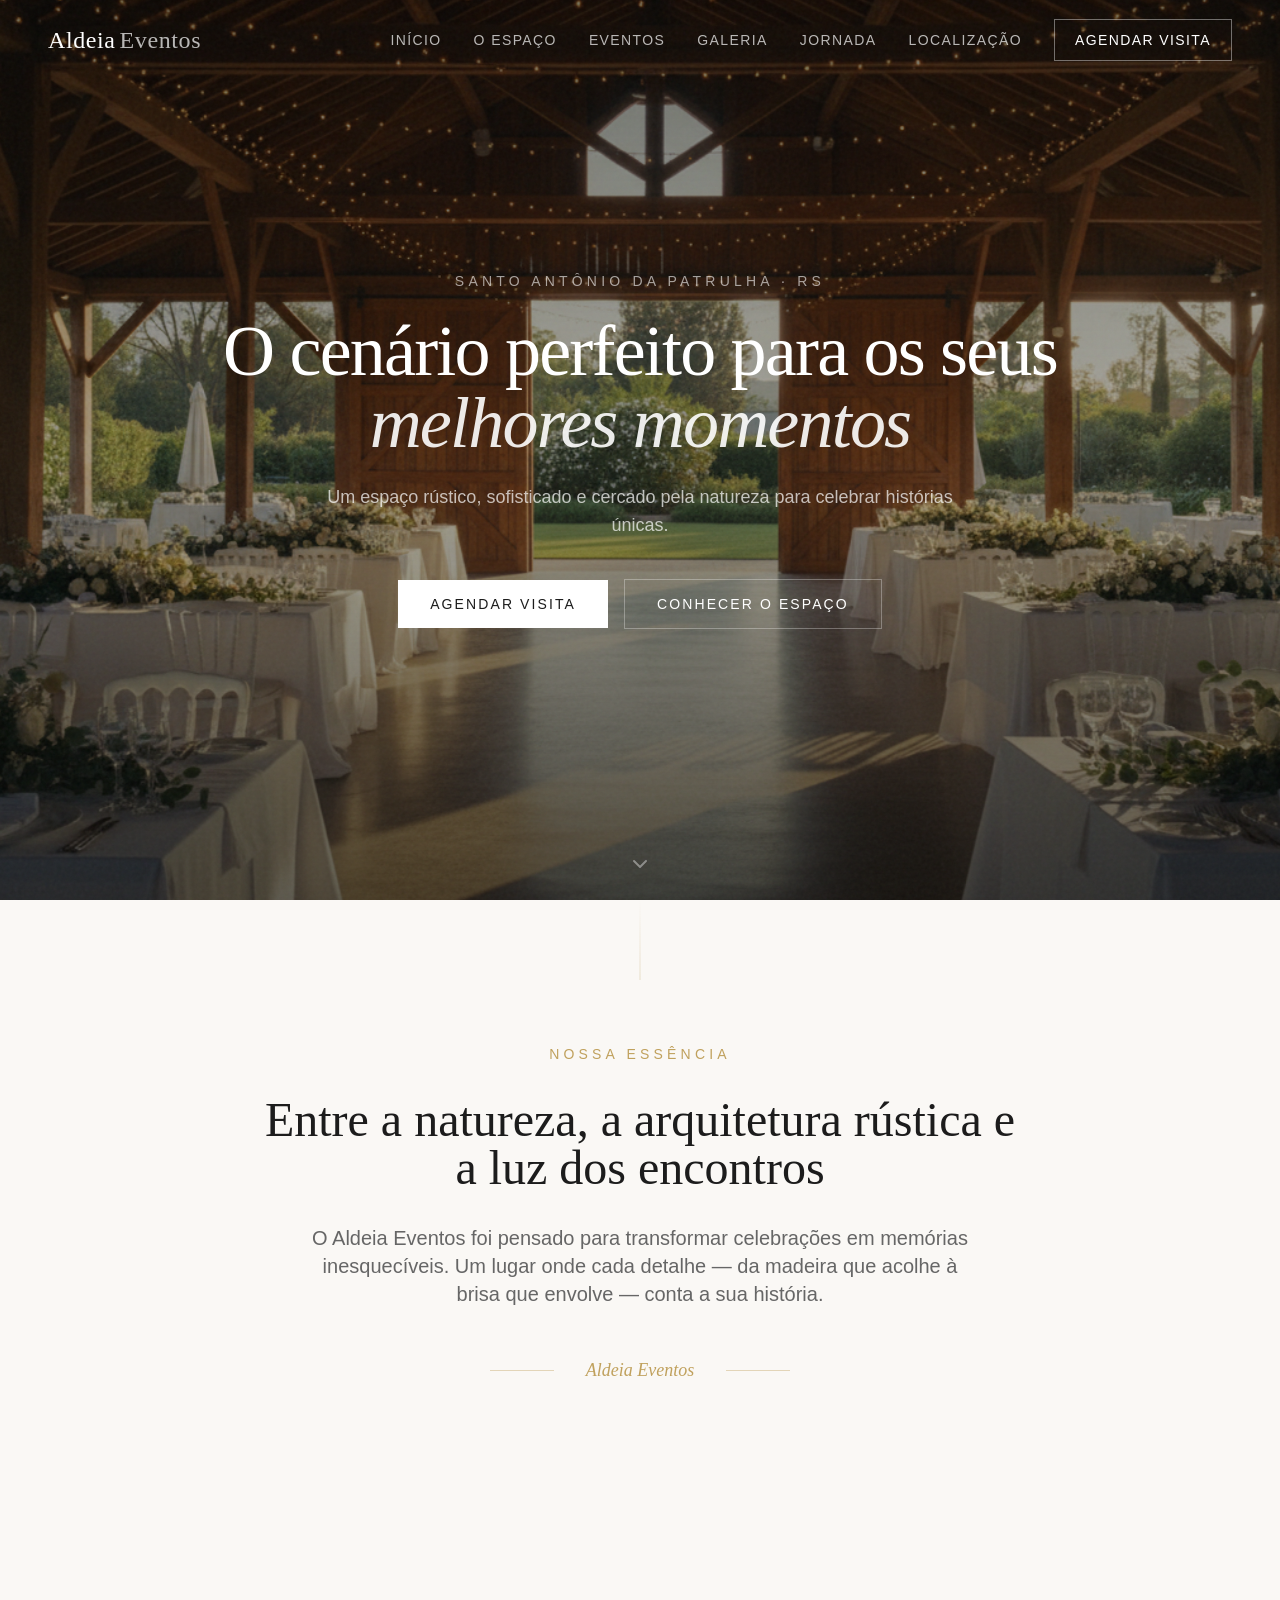
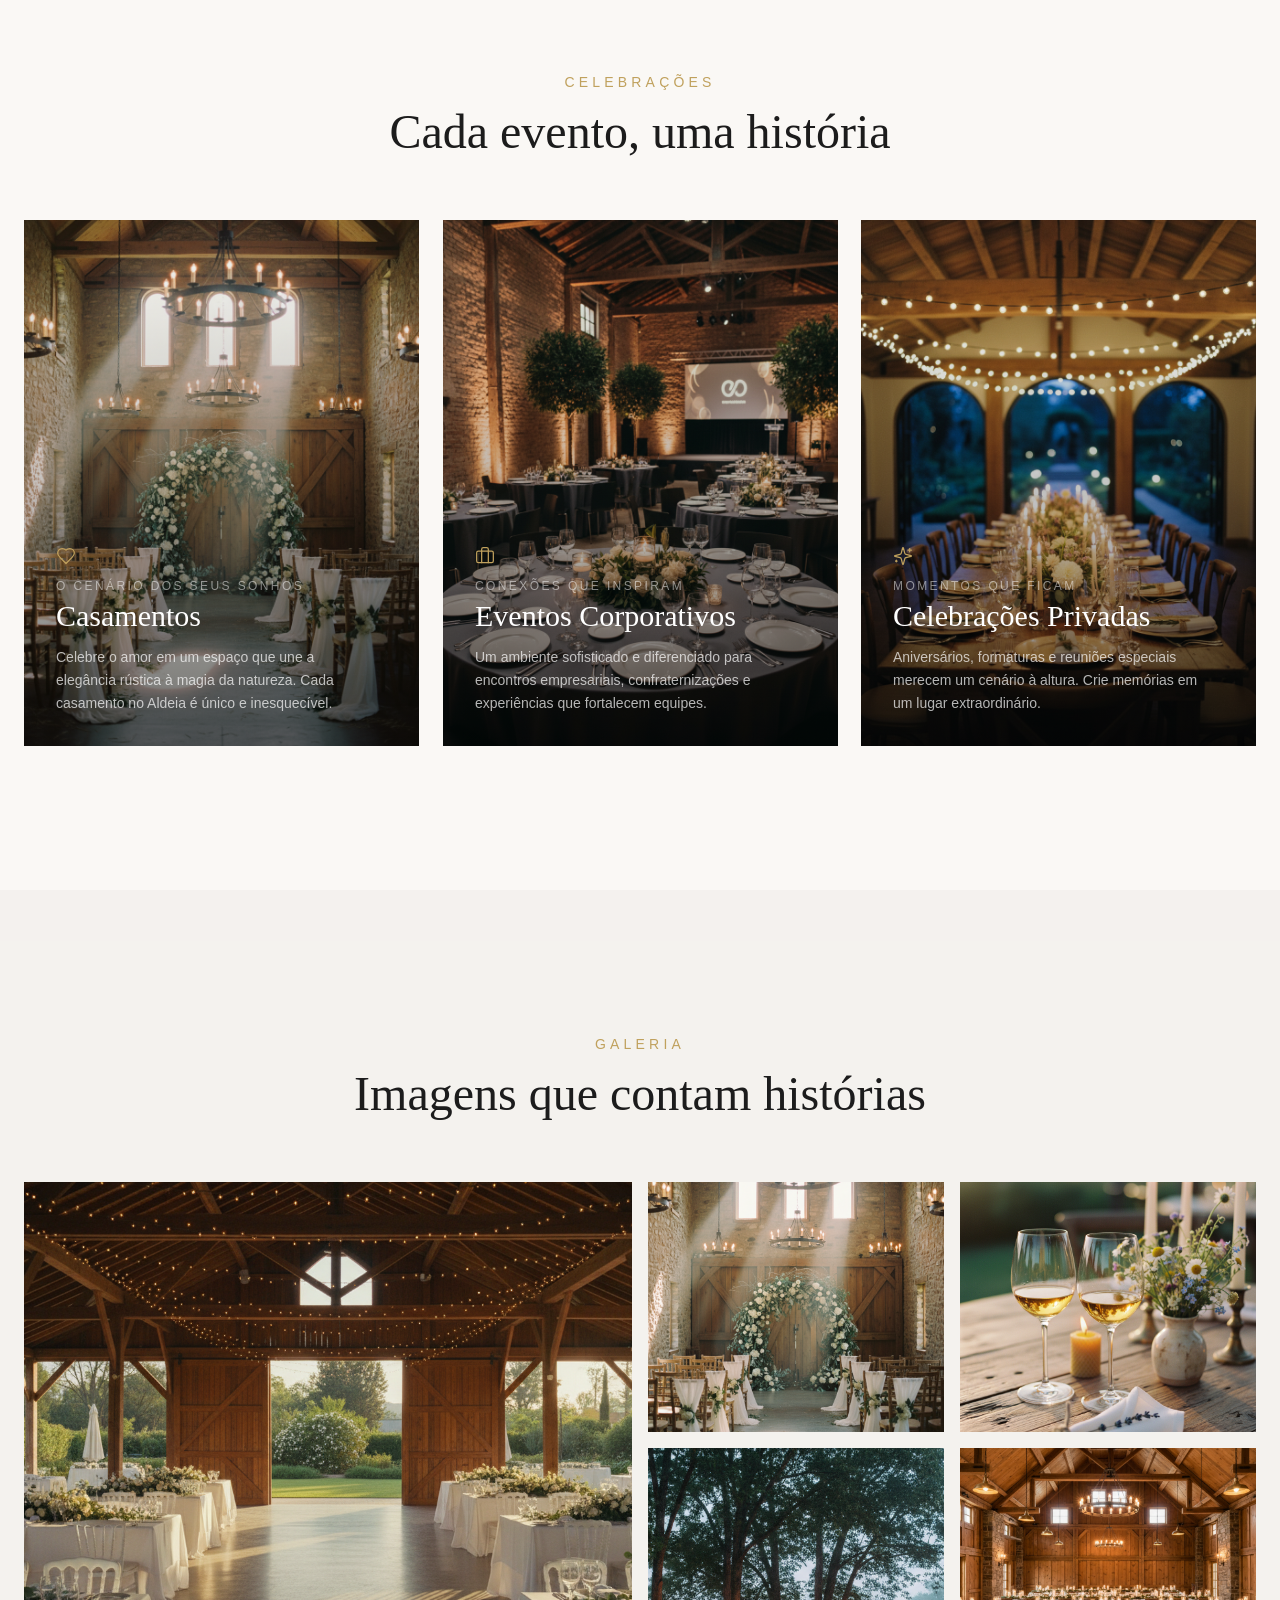
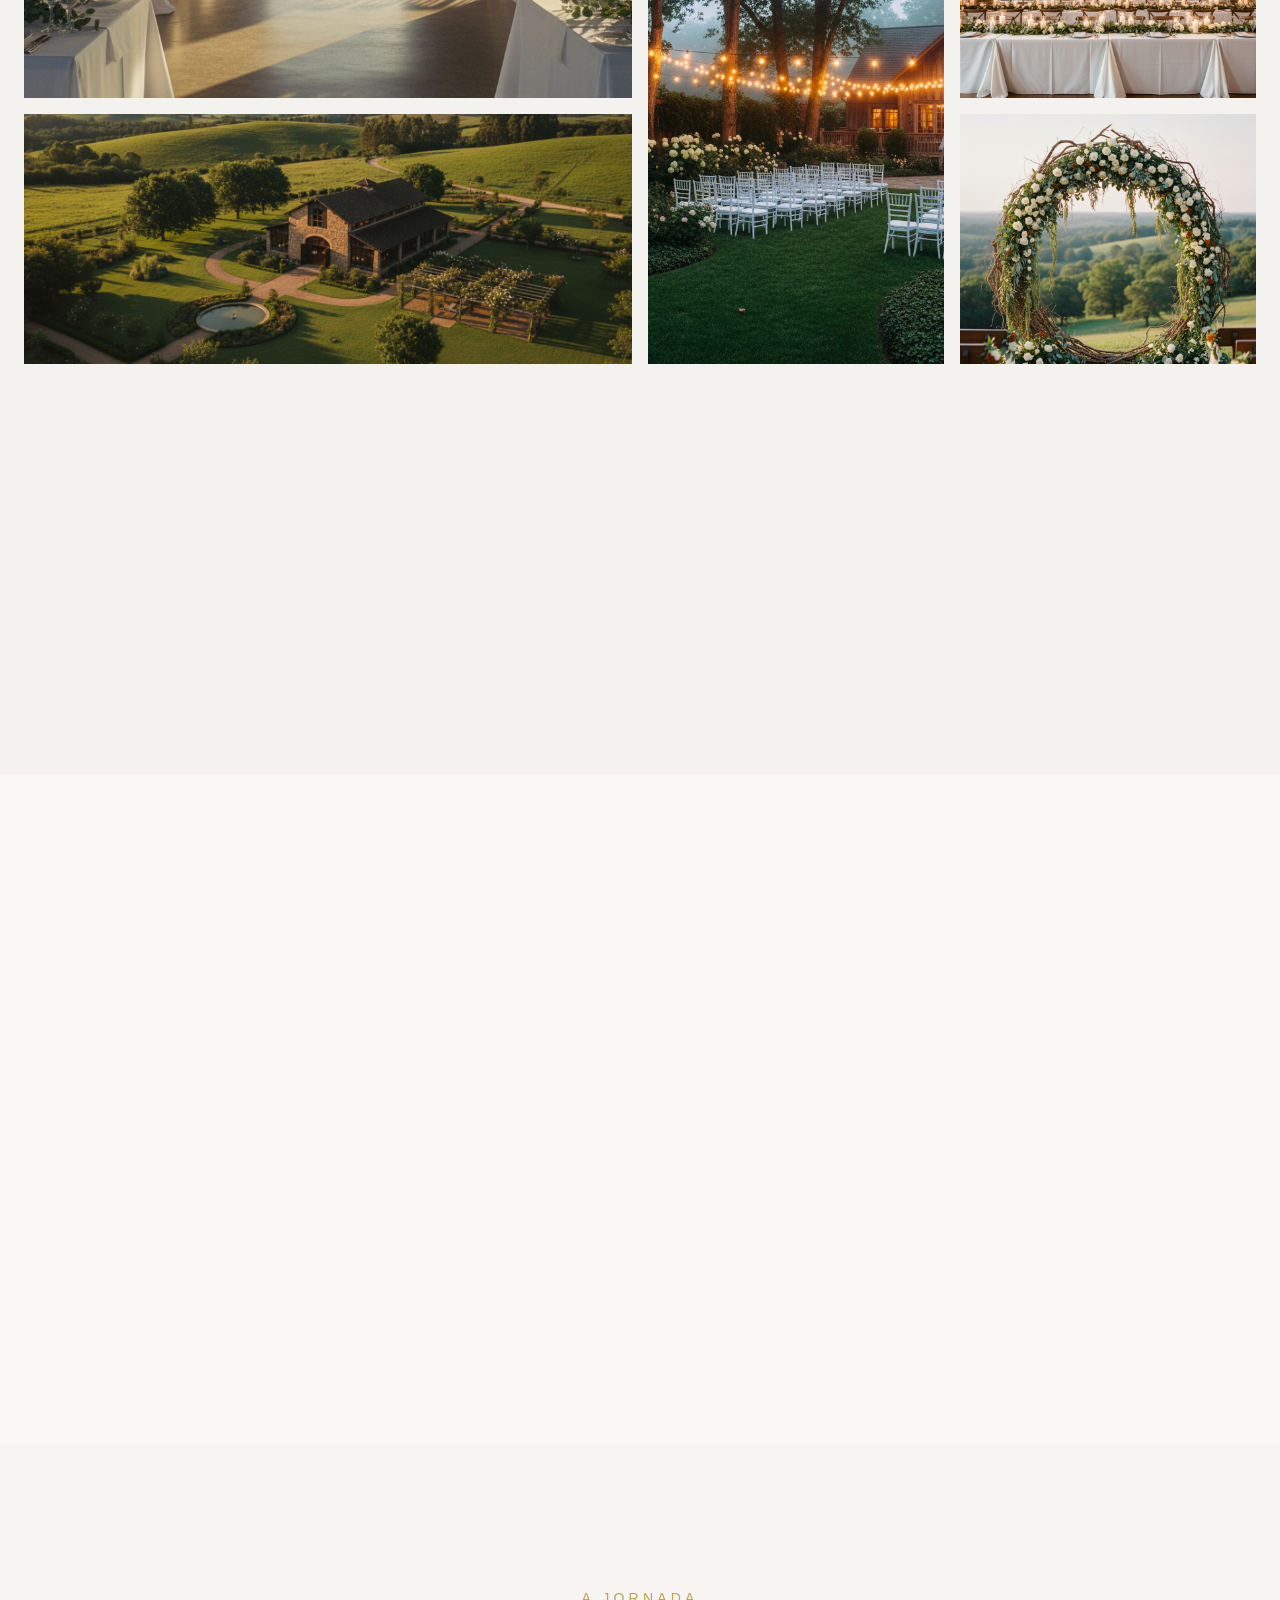
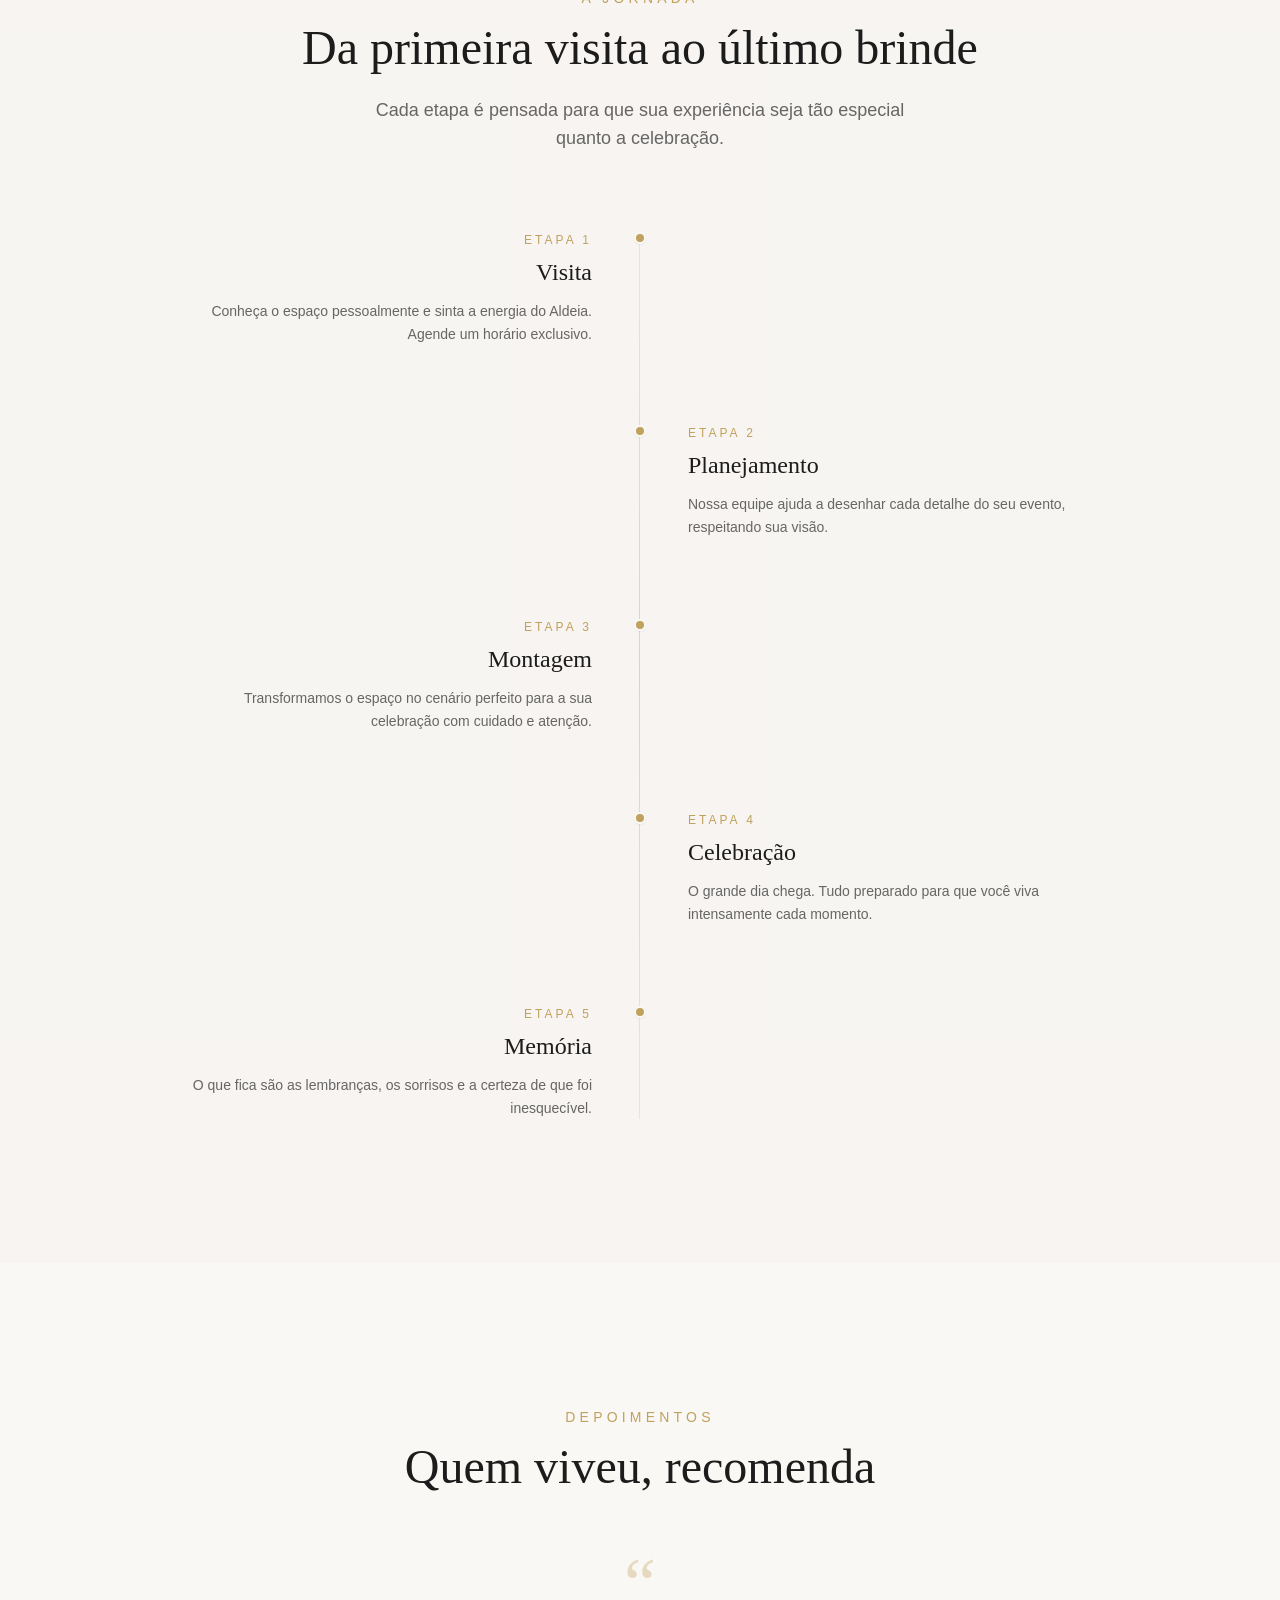
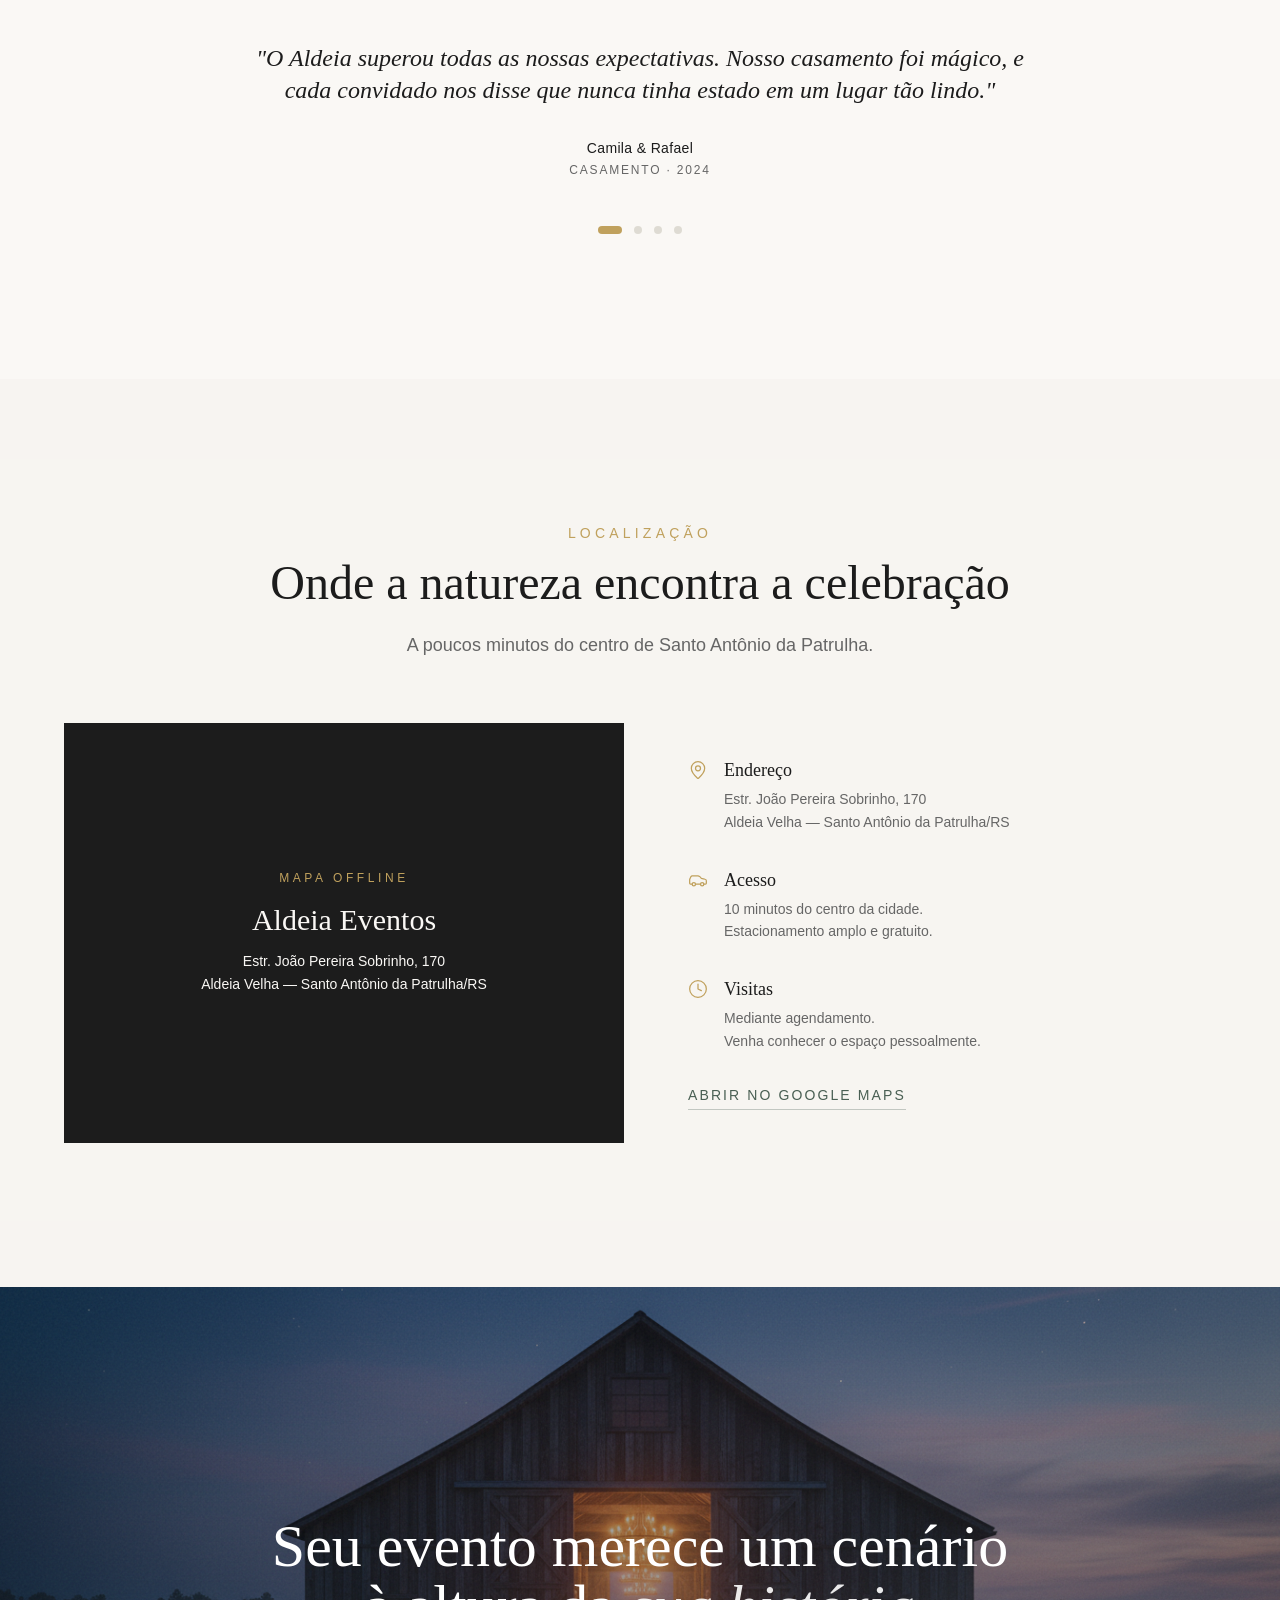
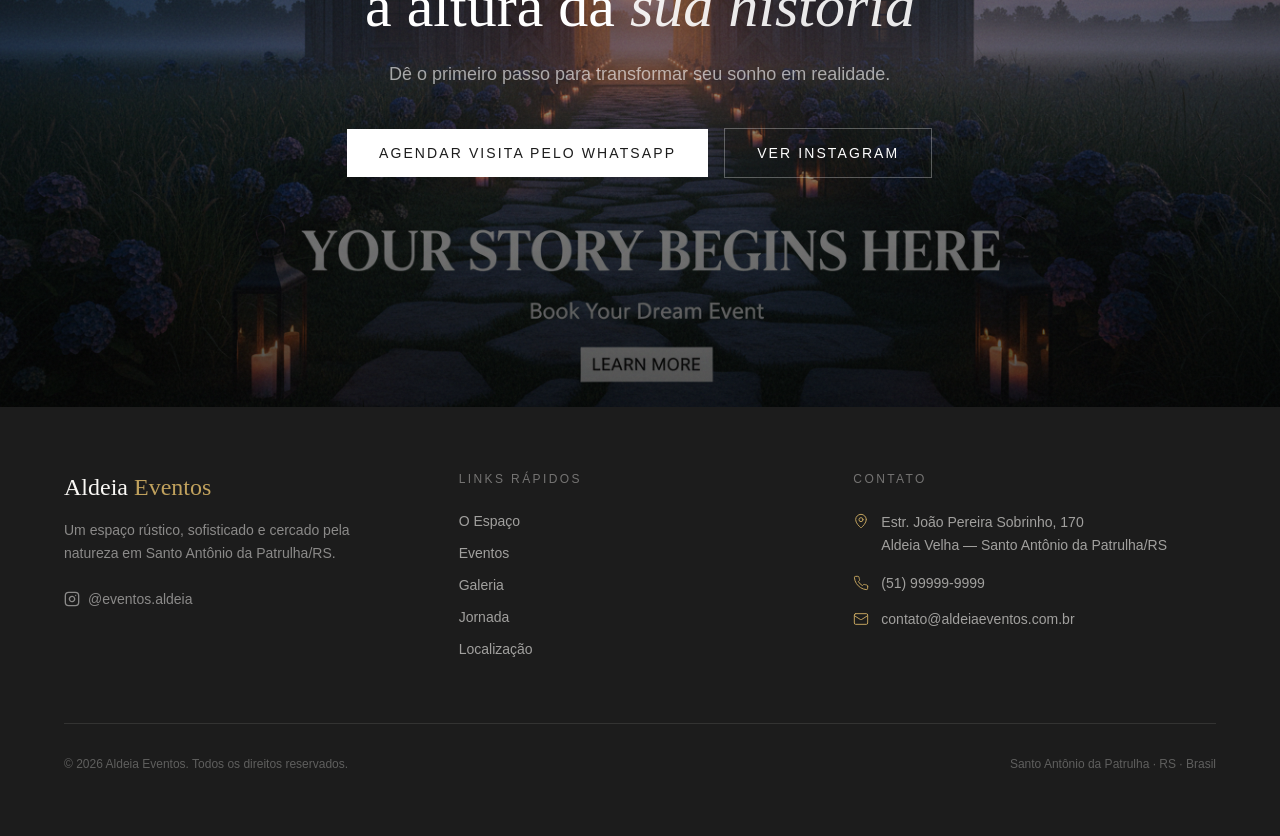
==== index.html @ 275ba299 "Initial commit" ====
<!DOCTYPE html><html lang="pt-BR"><head>
  <meta charset="utf-8">
  <link href="assets/asset_d5270761a62e622bd355c4063a773629.png" rel="icon" type="image/svg+xml">
  <meta content="width=device-width, initial-scale=1.0" name="viewport">
  <link href="manifest.json" rel="manifest">
  <title>
   Aldeia Eventos
  </title>
  <meta content="Aldeia Eventos: espaço rústico sofisticado cercado pela natureza para casamentos, celebrações e eventos especiais em Santo Antônio da Patrulha, RS." name="description">
  <meta content="Aldeia Eventos — Espaço para Eventos" property="og:title">
  <meta content="Um espaço rústico, sofisticado e cercado pela natureza para celebrar histórias únicas." property="og:description">
  <meta content="website" property="og:type">
  
  
  <link href="assets/site.css" rel="stylesheet">
  
  <meta content="." property="og:url">
  <meta content="Aldeia Eventos" property="og:site_name">
  <meta content="Aldeia Eventos" name="twitter:title">
  <meta content="Uma experiência cinematográfica em um espaço rústico sofisticado para celebrar histórias únicas." name="twitter:description">
  <meta content="summary_large_image" name="twitter:card">
  <meta content="." name="twitter:url">
  <meta content="assets/asset_d5270761a62e622bd355c4063a773629.png/v1/fill/w_1200,h_630/13cc18931_logo.png" property="og:image">
  <meta content="assets/asset_d5270761a62e622bd355c4063a773629.png/v1/fill/w_1200,h_630/13cc18931_logo.png" name="twitter:image">
  <meta content="yes" name="mobile-web-app-capable">
  <meta content="black" name="apple-mobile-web-app-status-bar-style">
  <meta content="Aldeia Eventos" name="apple-mobile-web-app-title">
  <link href="." rel="canonical">
  
  
  
 <style>
      @keyframes badge-spin {
        from { transform: rotate(0deg); }
        to { transform: rotate(360deg); }
      }
      .badge-spinner {
        animation: badge-spin 1s linear infinite;
      }
      @keyframes base44-fade-in {
        from { opacity: 0; }
        to { opacity: 1; }
      }
      @keyframes base44-scale-in {
        from {
          opacity: 0;
          transform: scale(0.95);
        }
        to {
          opacity: 1;
          transform: scale(1);
        }
      }
    </style></head>
 <body class="offline-loading"><div class="offline-loader" aria-hidden="true"><div class="offline-loader-content"><div class="offline-loader-brand"><span>Aldeia</span> <span>Eventos</span></div><div class="offline-loader-spinner"></div><div class="offline-loader-label">Carregando</div></div></div>
  <div id="root"><div class="min-h-screen bg-background offline-page-shell"><nav class="fixed top-0 left-0 right-0 z-50 transition-all duration-700 bg-transparent" style="transform: none;"><div class="max-w-7xl mx-auto px-6 lg:px-12"><div class="flex items-center justify-between h-16 lg:h-20"><a href="#hero" class="font-serif text-xl lg:text-2xl tracking-wide"><span class="text-white">Aldeia</span><span class="ml-1 text-white/70">Eventos</span></a><div class="hidden lg:flex items-center gap-8"><a href="#hero" class="text-sm tracking-widest uppercase transition-all duration-300 hover:tracking-[0.2em] text-white/70 hover:text-white">Início</a><a href="#manifesto" class="text-sm tracking-widest uppercase transition-all duration-300 hover:tracking-[0.2em] text-white/70 hover:text-white">O Espaço</a><a href="#eventos" class="text-sm tracking-widest uppercase transition-all duration-300 hover:tracking-[0.2em] text-white/70 hover:text-white">Eventos</a><a href="#galeria" class="text-sm tracking-widest uppercase transition-all duration-300 hover:tracking-[0.2em] text-white/70 hover:text-white">Galeria</a><a href="#jornada" class="text-sm tracking-widest uppercase transition-all duration-300 hover:tracking-[0.2em] text-white/70 hover:text-white">Jornada</a><a href="#localizacao" class="text-sm tracking-widest uppercase transition-all duration-300 hover:tracking-[0.2em] text-white/70 hover:text-white">Localização</a><a href="https://wa.me/5551999999999" target="_blank" rel="noopener noreferrer" class="text-sm tracking-widest uppercase px-5 py-2.5 border transition-all duration-300 hover:tracking-[0.15em] border-white/40 text-white hover:bg-white/10">Agendar Visita</a></div><button class="lg:hidden text-white"><svg xmlns="http://www.w3.org/2000/svg" width="24" height="24" viewBox="0 0 24 24" fill="none" stroke="currentColor" stroke-width="2" stroke-linecap="round" stroke-linejoin="round" class="lucide lucide-menu w-6 h-6"><line x1="4" x2="20" y1="12" y2="12"></line><line x1="4" x2="20" y1="6" y2="6"></line><line x1="4" x2="20" y1="18" y2="18"></line></svg></button></div></div></nav><section id="hero" class="relative h-screen w-full overflow-hidden film-grain"><div class="absolute inset-0"><img src="assets/asset_89024ae36d46fd8b19f596dffa73525f.png" alt="Aldeia Eventos - Espaço rústico sofisticado cercado pela natureza" class="w-full h-full object-cover animate-ken-burns"><div class="absolute inset-0 bg-gradient-to-b from-black/50 via-black/30 to-black/60"></div></div><div class="relative z-10 h-full flex flex-col items-center justify-center text-center px-6"><div class="max-w-4xl" style="opacity: 1; filter: none;"><p class="text-white/60 text-sm tracking-[0.3em] uppercase mb-6 font-sans" style="opacity: 1; transform: none;">Santo Antônio da Patrulha · RS</p><h1 class="font-serif text-4xl sm:text-5xl md:text-6xl lg:text-7xl text-white leading-tight tracking-tight" style="opacity: 1; transform: none;">O cenário perfeito para os seus <em class="italic text-white/90">melhores momentos</em></h1><p class="mt-6 text-white/70 text-base sm:text-lg max-w-2xl mx-auto leading-relaxed font-sans font-light" style="opacity: 1; transform: none;">Um espaço rústico, sofisticado e cercado pela natureza para celebrar histórias únicas.</p><div class="mt-10 flex flex-col sm:flex-row items-center justify-center gap-4" style="opacity: 1; transform: none;"><a href="https://wa.me/5551999999999" target="_blank" rel="noopener noreferrer" class="px-8 py-3.5 bg-white text-foreground text-sm tracking-[0.15em] uppercase font-sans font-medium transition-all duration-500 hover:bg-accent hover:text-white hover:tracking-[0.2em]">Agendar Visita</a><a href="#manifesto" class="px-8 py-3.5 border border-white/30 text-white text-sm tracking-[0.15em] uppercase font-sans transition-all duration-500 hover:bg-white/10 hover:tracking-[0.2em] hover:border-white/50">Conhecer o Espaço</a></div></div><div class="absolute bottom-8 left-1/2 -translate-x-1/2" style="opacity: 1;"><div style="transform: translateY(7.98207px);"><svg xmlns="http://www.w3.org/2000/svg" width="24" height="24" viewBox="0 0 24 24" fill="none" stroke="currentColor" stroke-width="2" stroke-linecap="round" stroke-linejoin="round" class="lucide lucide-chevron-down w-6 h-6 text-white/40"><path d="m6 9 6 6 6-6"></path></svg></div></div></div></section><section id="manifesto" class="relative py-24 md:py-36 px-6 overflow-hidden"><div class="absolute top-0 left-1/2 -translate-x-1/2 w-px h-20 bg-gradient-to-b from-transparent to-accent/30"></div><div class="max-w-3xl mx-auto text-center"><div class="" data-offline-reveal="up" style="opacity: 0; transform: translateY(40px);"><p class="text-accent text-sm tracking-[0.3em] uppercase mb-8 font-sans">Nossa Essência</p></div><div class="" data-offline-reveal="up" style="opacity: 0; transform: translateY(40px);"><h2 class="font-serif text-3xl sm:text-4xl md:text-5xl leading-snug text-foreground">Entre a natureza, a arquitetura rústica e a luz dos encontros</h2></div><div class="" data-offline-reveal="up" style="opacity: 0; transform: translateY(40px);"><p class="mt-8 text-muted-foreground text-lg md:text-xl leading-relaxed font-sans font-light max-w-2xl mx-auto">O Aldeia Eventos foi pensado para transformar celebrações em memórias inesquecíveis. Um lugar onde cada detalhe — da madeira que acolhe à brisa que envolve — conta a sua história.</p></div><div class="" data-offline-reveal="up" style="opacity: 0; transform: translateY(40px);"><div class="mt-12 flex items-center justify-center gap-8"><div class="h-px w-16 bg-accent/40"></div><span class="text-accent font-serif italic text-lg">Aldeia Eventos</span><div class="h-px w-16 bg-accent/40"></div></div></div></div></section><section id="eventos" class="py-24 md:py-36 px-6"><div class="max-w-7xl mx-auto"><div class="" data-offline-reveal="up" style="opacity: 0; transform: translateY(40px);"><p class="text-accent text-sm tracking-[0.3em] uppercase mb-4 font-sans text-center">Celebrações</p><h2 class="font-serif text-3xl sm:text-4xl md:text-5xl text-center text-foreground mb-16">Cada evento, uma história</h2></div><div class="grid grid-cols-1 md:grid-cols-3 gap-4 md:gap-6"><div class="" data-offline-reveal="up" style="opacity: 0; transform: translateY(40px);"><div class="relative group cursor-pointer overflow-hidden" style="aspect-ratio: 3 / 4;"><img src="assets/asset_3272a17554382cfdd85bc21b970af44d.png" alt="Casamentos" class="absolute inset-0 w-full h-full object-cover" style="transform: none;"><div class="absolute inset-0 bg-gradient-to-t from-black/80 via-black/30 to-transparent" style="opacity: 0.7;"></div><div class="absolute inset-0 z-10 flex flex-col justify-end p-6 md:p-8"><div style="transform: none;"><svg xmlns="http://www.w3.org/2000/svg" width="24" height="24" viewBox="0 0 24 24" fill="none" stroke="currentColor" stroke-width="1.5" stroke-linecap="round" stroke-linejoin="round" class="lucide lucide-heart w-5 h-5 text-accent mb-3"><path d="M19 14c1.49-1.46 3-3.21 3-5.5A5.5 5.5 0 0 0 16.5 3c-1.76 0-3 .5-4.5 2-1.5-1.5-2.74-2-4.5-2A5.5 5.5 0 0 0 2 8.5c0 2.3 1.5 4.05 3 5.5l7 7Z"></path></svg><p class="text-white/50 text-xs tracking-[0.2em] uppercase font-sans mb-1">O cenário dos seus sonhos</p><h3 class="font-serif text-2xl md:text-3xl text-white mb-3">Casamentos</h3><p class="text-white/70 text-sm leading-relaxed font-sans font-light max-w-xs" data-offline-reveal="up" style="opacity: 0; transform: translateY(10px);">Celebre o amor em um espaço que une a elegância rústica à magia da natureza. Cada casamento no Aldeia é único e inesquecível.</p></div></div></div></div><div class="" data-offline-reveal="up" style="opacity: 0; transform: translateY(40px);"><div class="relative group cursor-pointer overflow-hidden" style="aspect-ratio: 3 / 4;"><img src="assets/asset_913474c6159866106902d4d153a26661.png" alt="Eventos Corporativos" class="absolute inset-0 w-full h-full object-cover" style="transform: none;"><div class="absolute inset-0 bg-gradient-to-t from-black/80 via-black/30 to-transparent" style="opacity: 0.7;"></div><div class="absolute inset-0 z-10 flex flex-col justify-end p-6 md:p-8"><div style="transform: none;"><svg xmlns="http://www.w3.org/2000/svg" width="24" height="24" viewBox="0 0 24 24" fill="none" stroke="currentColor" stroke-width="1.5" stroke-linecap="round" stroke-linejoin="round" class="lucide lucide-briefcase w-5 h-5 text-accent mb-3"><path d="M16 20V4a2 2 0 0 0-2-2h-4a2 2 0 0 0-2 2v16"></path><rect width="20" height="14" x="2" y="6" rx="2"></rect></svg><p class="text-white/50 text-xs tracking-[0.2em] uppercase font-sans mb-1">Conexões que inspiram</p><h3 class="font-serif text-2xl md:text-3xl text-white mb-3">Eventos Corporativos</h3><p class="text-white/70 text-sm leading-relaxed font-sans font-light max-w-xs" data-offline-reveal="up" style="opacity: 0; transform: translateY(10px);">Um ambiente sofisticado e diferenciado para encontros empresariais, confraternizações e experiências que fortalecem equipes.</p></div></div></div></div><div class="" data-offline-reveal="up" style="opacity: 0; transform: translateY(40px);"><div class="relative group cursor-pointer overflow-hidden" style="aspect-ratio: 3 / 4;"><img src="assets/asset_81efa639805484e524db92d422871417.png" alt="Celebrações Privadas" class="absolute inset-0 w-full h-full object-cover" style="transform: none;"><div class="absolute inset-0 bg-gradient-to-t from-black/80 via-black/30 to-transparent" style="opacity: 0.7;"></div><div class="absolute inset-0 z-10 flex flex-col justify-end p-6 md:p-8"><div style="transform: none;"><svg xmlns="http://www.w3.org/2000/svg" width="24" height="24" viewBox="0 0 24 24" fill="none" stroke="currentColor" stroke-width="1.5" stroke-linecap="round" stroke-linejoin="round" class="lucide lucide-sparkles w-5 h-5 text-accent mb-3"><path d="M9.937 15.5A2 2 0 0 0 8.5 14.063l-6.135-1.582a.5.5 0 0 1 0-.962L8.5 9.936A2 2 0 0 0 9.937 8.5l1.582-6.135a.5.5 0 0 1 .963 0L14.063 8.5A2 2 0 0 0 15.5 9.937l6.135 1.581a.5.5 0 0 1 0 .964L15.5 14.063a2 2 0 0 0-1.437 1.437l-1.582 6.135a.5.5 0 0 1-.963 0z"></path><path d="M20 3v4"></path><path d="M22 5h-4"></path><path d="M4 17v2"></path><path d="M5 18H3"></path></svg><p class="text-white/50 text-xs tracking-[0.2em] uppercase font-sans mb-1">Momentos que ficam</p><h3 class="font-serif text-2xl md:text-3xl text-white mb-3">Celebrações Privadas</h3><p class="text-white/70 text-sm leading-relaxed font-sans font-light max-w-xs" data-offline-reveal="up" style="opacity: 0; transform: translateY(10px);">Aniversários, formaturas e reuniões especiais merecem um cenário à altura. Crie memórias em um lugar extraordinário.</p></div></div></div></div></div></div></section><section id="galeria" class="py-24 md:py-36 px-6 bg-muted/50"><div class="max-w-7xl mx-auto"><div class="" data-offline-reveal="up" style="opacity: 0; transform: translateY(40px);"><p class="text-accent text-sm tracking-[0.3em] uppercase mb-4 font-sans text-center">Galeria</p><h2 class="font-serif text-3xl sm:text-4xl md:text-5xl text-center text-foreground mb-16">Imagens que contam histórias</h2></div><div class="grid grid-cols-2 md:grid-cols-4 gap-3 md:gap-4 auto-rows-[200px] md:auto-rows-[250px]"><div class="col-span-2 row-span-2 overflow-hidden" data-offline-reveal="up" style="opacity: 0; transform: translateY(40px);"><div class="relative w-full h-full cursor-pointer group"><img src="assets/asset_89024ae36d46fd8b19f596dffa73525f.png" alt="Aldeia Eventos - Espaço principal" class="w-full h-full object-cover transition-transform duration-700 group-hover:scale-105"><div class="absolute inset-0 bg-primary/0 group-hover:bg-primary/20 transition-colors duration-500"></div></div></div><div class="col-span-1 row-span-1 overflow-hidden" data-offline-reveal="up" style="opacity: 0; transform: translateY(40px);"><div class="relative w-full h-full cursor-pointer group"><img src="assets/asset_3272a17554382cfdd85bc21b970af44d.png" alt="Cerimônia de casamento" class="w-full h-full object-cover transition-transform duration-700 group-hover:scale-105"><div class="absolute inset-0 bg-primary/0 group-hover:bg-primary/20 transition-colors duration-500"></div></div></div><div class="col-span-1 row-span-1 overflow-hidden" data-offline-reveal="up" style="opacity: 0; transform: translateY(40px);"><div class="relative w-full h-full cursor-pointer group"><img src="assets/asset_57825f7fdb0718dc023b707a9db94e61.png" alt="Detalhes da mesa" class="w-full h-full object-cover transition-transform duration-700 group-hover:scale-105"><div class="absolute inset-0 bg-primary/0 group-hover:bg-primary/20 transition-colors duration-500"></div></div></div><div class="col-span-1 row-span-2 overflow-hidden" data-offline-reveal="up" style="opacity: 0; transform: translateY(40px);"><div class="relative w-full h-full cursor-pointer group"><img src="assets/asset_57342318fda266f8080e144cdc8c6672.png" alt="Área verde ao entardecer" class="w-full h-full object-cover transition-transform duration-700 group-hover:scale-105"><div class="absolute inset-0 bg-primary/0 group-hover:bg-primary/20 transition-colors duration-500"></div></div></div><div class="col-span-1 row-span-1 overflow-hidden" data-offline-reveal="up" style="opacity: 0; transform: translateY(40px);"><div class="relative w-full h-full cursor-pointer group"><img src="assets/asset_daf8e5578ccd3fe29eae7a03002554e2.png" alt="Interior do galpão" class="w-full h-full object-cover transition-transform duration-700 group-hover:scale-105"><div class="absolute inset-0 bg-primary/0 group-hover:bg-primary/20 transition-colors duration-500"></div></div></div><div class="col-span-2 row-span-1 overflow-hidden" data-offline-reveal="up" style="opacity: 0; transform: translateY(40px);"><div class="relative w-full h-full cursor-pointer group"><img src="assets/asset_e64ed9f206ae7b1b4d6f83b8c6747a00.png" alt="Vista aérea do espaço" class="w-full h-full object-cover transition-transform duration-700 group-hover:scale-105"><div class="absolute inset-0 bg-primary/0 group-hover:bg-primary/20 transition-colors duration-500"></div></div></div><div class="col-span-1 row-span-1 overflow-hidden" data-offline-reveal="up" style="opacity: 0; transform: translateY(40px);"><div class="relative w-full h-full cursor-pointer group"><img src="assets/asset_733ff367998899de0d3eb226148d86eb.png" alt="Arco floral" class="w-full h-full object-cover transition-transform duration-700 group-hover:scale-105"><div class="absolute inset-0 bg-primary/0 group-hover:bg-primary/20 transition-colors duration-500"></div></div></div><div class="col-span-1 row-span-1 overflow-hidden" data-offline-reveal="up" style="opacity: 0; transform: translateY(40px);"><div class="relative w-full h-full cursor-pointer group"><img src="assets/asset_81efa639805484e524db92d422871417.png" alt="Celebração privada" class="w-full h-full object-cover transition-transform duration-700 group-hover:scale-105"><div class="absolute inset-0 bg-primary/0 group-hover:bg-primary/20 transition-colors duration-500"></div></div></div></div></div></section><section class="py-24 md:py-36 px-6"><div class="max-w-6xl mx-auto"><div class="" data-offline-reveal="up" style="opacity: 0; transform: translateY(40px);"><p class="text-accent text-sm tracking-[0.3em] uppercase mb-4 font-sans text-center">Diferenciais</p><h2 class="font-serif text-3xl sm:text-4xl md:text-5xl text-center text-foreground mb-20">Um espaço que encanta</h2></div><div class="grid grid-cols-1 sm:grid-cols-2 lg:grid-cols-4 gap-12 lg:gap-8"><div class="" data-offline-reveal="up" style="opacity: 0; transform: translateY(40px);"><div class="text-center group"><svg xmlns="http://www.w3.org/2000/svg" width="24" height="24" viewBox="0 0 24 24" fill="none" stroke="currentColor" stroke-width="1.2" stroke-linecap="round" stroke-linejoin="round" class="lucide lucide-mountain w-6 h-6 text-accent mx-auto mb-6 transition-transform duration-500 group-hover:scale-110"><path d="m8 3 4 8 5-5 5 15H2L8 3z"></path></svg><span class="font-serif text-4xl md:text-5xl text-foreground">800<span class="text-accent">m²</span></span><p class="text-muted-foreground text-xs tracking-[0.2em] uppercase mt-2 mb-4 font-sans">de área construída</p><h3 class="font-serif text-xl text-foreground mb-2">Rústico Sofisticado</h3><p class="text-muted-foreground text-sm leading-relaxed font-sans font-light">Arquitetura em madeira e pedra que une o charme rural à elegância contemporânea.</p></div></div><div class="" data-offline-reveal="up" style="opacity: 0; transform: translateY(40px);"><div class="text-center group"><svg xmlns="http://www.w3.org/2000/svg" width="24" height="24" viewBox="0 0 24 24" fill="none" stroke="currentColor" stroke-width="1.2" stroke-linecap="round" stroke-linejoin="round" class="lucide lucide-trees w-6 h-6 text-accent mx-auto mb-6 transition-transform duration-500 group-hover:scale-110"><path d="M10 10v.2A3 3 0 0 1 8.9 16H5a3 3 0 0 1-1-5.8V10a3 3 0 0 1 6 0Z"></path><path d="M7 16v6"></path><path d="M13 19v3"></path><path d="M12 19h8.3a1 1 0 0 0 .7-1.7L18 14h.3a1 1 0 0 0 .7-1.7L16 9h.2a1 1 0 0 0 .8-1.7L13 3l-1.4 1.5"></path></svg><span class="font-serif text-4xl md:text-5xl text-foreground">3000<span class="text-accent">m²</span></span><p class="text-muted-foreground text-xs tracking-[0.2em] uppercase mt-2 mb-4 font-sans">de área verde</p><h3 class="font-serif text-xl text-foreground mb-2">Área Verde</h3><p class="text-muted-foreground text-sm leading-relaxed font-sans font-light">Jardins amplos e natureza exuberante para cerimônias ao ar livre inesquecíveis.</p></div></div><div class="" data-offline-reveal="up" style="opacity: 0; transform: translateY(40px);"><div class="text-center group"><svg xmlns="http://www.w3.org/2000/svg" width="24" height="24" viewBox="0 0 24 24" fill="none" stroke="currentColor" stroke-width="1.2" stroke-linecap="round" stroke-linejoin="round" class="lucide lucide-users w-6 h-6 text-accent mx-auto mb-6 transition-transform duration-500 group-hover:scale-110"><path d="M16 21v-2a4 4 0 0 0-4-4H6a4 4 0 0 0-4 4v2"></path><circle cx="9" cy="7" r="4"></circle><path d="M22 21v-2a4 4 0 0 0-3-3.87"></path><path d="M16 3.13a4 4 0 0 1 0 7.75"></path></svg><span class="font-serif text-4xl md:text-5xl text-foreground">350<span class="text-accent"></span></span><p class="text-muted-foreground text-xs tracking-[0.2em] uppercase mt-2 mb-4 font-sans">convidados</p><h3 class="font-serif text-xl text-foreground mb-2">Capacidade</h3><p class="text-muted-foreground text-sm leading-relaxed font-sans font-light">Espaço versátil que se adapta desde celebrações íntimas até grandes festas.</p></div></div><div class="" data-offline-reveal="up" style="opacity: 0; transform: translateY(40px);"><div class="text-center group"><svg xmlns="http://www.w3.org/2000/svg" width="24" height="24" viewBox="0 0 24 24" fill="none" stroke="currentColor" stroke-width="1.2" stroke-linecap="round" stroke-linejoin="round" class="lucide lucide-map-pin w-6 h-6 text-accent mx-auto mb-6 transition-transform duration-500 group-hover:scale-110"><path d="M20 10c0 4.993-5.539 10.193-7.399 11.799a1 1 0 0 1-1.202 0C9.539 20.193 4 14.993 4 10a8 8 0 0 1 16 0"></path><circle cx="12" cy="10" r="3"></circle></svg><span class="font-serif text-4xl md:text-5xl text-foreground">10<span class="text-accent">min</span></span><p class="text-muted-foreground text-xs tracking-[0.2em] uppercase mt-2 mb-4 font-sans">do centro</p><h3 class="font-serif text-xl text-foreground mb-2">Localização Privilegiada</h3><p class="text-muted-foreground text-sm leading-relaxed font-sans font-light">A poucos minutos do centro de Santo Antônio da Patrulha, com fácil acesso.</p></div></div></div></div></section><section id="jornada" class="py-24 md:py-36 px-6 bg-muted/30"><div class="max-w-4xl mx-auto"><div class="" data-offline-reveal="up" style="opacity: 0; transform: translateY(40px);"><p class="text-accent text-sm tracking-[0.3em] uppercase mb-4 font-sans text-center">A Jornada</p><h2 class="font-serif text-3xl sm:text-4xl md:text-5xl text-center text-foreground mb-6">Da primeira visita ao último brinde</h2><p class="text-muted-foreground text-center text-lg font-sans font-light max-w-xl mx-auto mb-20">Cada etapa é pensada para que sua experiência seja tão especial quanto a celebração.</p></div><div class="relative"><div class="absolute left-6 md:left-1/2 md:-translate-x-px top-0 bottom-0 w-px bg-gradient-to-b from-accent/20 via-accent/40 to-accent/20"></div><div class="space-y-16 md:space-y-20"><div class="" data-offline-reveal="up" style="opacity: 0; transform: translateY(40px);"><div class="relative flex items-start gap-8 md:flex-row"><div class="flex-1 pl-16 md:pl-0 md:text-right md:pr-16"><p class="text-accent text-xs tracking-[0.25em] uppercase font-sans mb-2">Etapa 1</p><h3 class="font-serif text-2xl text-foreground mb-3">Visita</h3><p class="text-muted-foreground text-sm leading-relaxed font-sans font-light">Conheça o espaço pessoalmente e sinta a energia do Aldeia. Agende um horário exclusivo.</p></div><div class="absolute left-6 md:left-1/2 -translate-x-1/2 w-3 h-3 rounded-full bg-accent border-2 border-background shadow-sm"></div><div class="hidden md:block flex-1"></div></div></div><div class="" data-offline-reveal="up" style="opacity: 0; transform: translateY(40px);"><div class="relative flex items-start gap-8 md:flex-row-reverse"><div class="flex-1 pl-16 md:pl-0 md:text-left md:pl-16"><p class="text-accent text-xs tracking-[0.25em] uppercase font-sans mb-2">Etapa 2</p><h3 class="font-serif text-2xl text-foreground mb-3">Planejamento</h3><p class="text-muted-foreground text-sm leading-relaxed font-sans font-light">Nossa equipe ajuda a desenhar cada detalhe do seu evento, respeitando sua visão.</p></div><div class="absolute left-6 md:left-1/2 -translate-x-1/2 w-3 h-3 rounded-full bg-accent border-2 border-background shadow-sm"></div><div class="hidden md:block flex-1"></div></div></div><div class="" data-offline-reveal="up" style="opacity: 0; transform: translateY(40px);"><div class="relative flex items-start gap-8 md:flex-row"><div class="flex-1 pl-16 md:pl-0 md:text-right md:pr-16"><p class="text-accent text-xs tracking-[0.25em] uppercase font-sans mb-2">Etapa 3</p><h3 class="font-serif text-2xl text-foreground mb-3">Montagem</h3><p class="text-muted-foreground text-sm leading-relaxed font-sans font-light">Transformamos o espaço no cenário perfeito para a sua celebração com cuidado e atenção.</p></div><div class="absolute left-6 md:left-1/2 -translate-x-1/2 w-3 h-3 rounded-full bg-accent border-2 border-background shadow-sm"></div><div class="hidden md:block flex-1"></div></div></div><div class="" data-offline-reveal="up" style="opacity: 0; transform: translateY(40px);"><div class="relative flex items-start gap-8 md:flex-row-reverse"><div class="flex-1 pl-16 md:pl-0 md:text-left md:pl-16"><p class="text-accent text-xs tracking-[0.25em] uppercase font-sans mb-2">Etapa 4</p><h3 class="font-serif text-2xl text-foreground mb-3">Celebração</h3><p class="text-muted-foreground text-sm leading-relaxed font-sans font-light">O grande dia chega. Tudo preparado para que você viva intensamente cada momento.</p></div><div class="absolute left-6 md:left-1/2 -translate-x-1/2 w-3 h-3 rounded-full bg-accent border-2 border-background shadow-sm"></div><div class="hidden md:block flex-1"></div></div></div><div class="" data-offline-reveal="up" style="opacity: 0; transform: translateY(40px);"><div class="relative flex items-start gap-8 md:flex-row"><div class="flex-1 pl-16 md:pl-0 md:text-right md:pr-16"><p class="text-accent text-xs tracking-[0.25em] uppercase font-sans mb-2">Etapa 5</p><h3 class="font-serif text-2xl text-foreground mb-3">Memória</h3><p class="text-muted-foreground text-sm leading-relaxed font-sans font-light">O que fica são as lembranças, os sorrisos e a certeza de que foi inesquecível.</p></div><div class="absolute left-6 md:left-1/2 -translate-x-1/2 w-3 h-3 rounded-full bg-accent border-2 border-background shadow-sm"></div><div class="hidden md:block flex-1"></div></div></div></div></div></div></section><section class="py-24 md:py-36 px-6"><div class="max-w-3xl mx-auto text-center"><div class="" data-offline-reveal="up" style="opacity: 0; transform: translateY(40px);"><p class="text-accent text-sm tracking-[0.3em] uppercase mb-4 font-sans">Depoimentos</p><h2 class="font-serif text-3xl sm:text-4xl md:text-5xl text-foreground mb-16">Quem viveu, recomenda</h2></div><div class="relative min-h-[280px] flex flex-col items-center justify-center"><svg xmlns="http://www.w3.org/2000/svg" width="24" height="24" viewBox="0 0 24 24" fill="none" stroke="currentColor" stroke-width="1" stroke-linecap="round" stroke-linejoin="round" class="lucide lucide-quote w-8 h-8 text-accent/30 mb-8"><path d="M16 3a2 2 0 0 0-2 2v6a2 2 0 0 0 2 2 1 1 0 0 1 1 1v1a2 2 0 0 1-2 2 1 1 0 0 0-1 1v2a1 1 0 0 0 1 1 6 6 0 0 0 6-6V5a2 2 0 0 0-2-2z"></path><path d="M5 3a2 2 0 0 0-2 2v6a2 2 0 0 0 2 2 1 1 0 0 1 1 1v1a2 2 0 0 1-2 2 1 1 0 0 0-1 1v2a1 1 0 0 0 1 1 6 6 0 0 0 6-6V5a2 2 0 0 0-2-2z"></path></svg><div class="text-center" style="opacity: 1; transform: none;"><p class="font-serif text-xl md:text-2xl text-foreground leading-relaxed italic mb-8">"Realizamos nosso evento corporativo no Aldeia e o resultado foi impressionante. Ambiente sofisticado com a acolhida que só a natureza proporciona."</p><p class="text-foreground font-sans font-medium text-sm tracking-wide">Marcelo Ferreira</p><p class="text-muted-foreground font-sans text-xs tracking-[0.15em] uppercase mt-1">Evento Corporativo · 2023</p></div><div class="flex gap-3 mt-12"><button class="w-2 h-2 rounded-full transition-all duration-500 bg-border hover:bg-muted-foreground"></button><button class="w-2 h-2 rounded-full transition-all duration-500 bg-border hover:bg-muted-foreground"></button><button class="w-2 h-2 rounded-full transition-all duration-500 bg-accent w-6"></button><button class="w-2 h-2 rounded-full transition-all duration-500 bg-border hover:bg-muted-foreground"></button></div></div></div></section><section id="localizacao" class="py-24 md:py-36 px-6 bg-muted/30"><div class="max-w-6xl mx-auto"><div class="" data-offline-reveal="up" style="opacity: 0; transform: translateY(40px);"><p class="text-accent text-sm tracking-[0.3em] uppercase mb-4 font-sans text-center">Localização</p><h2 class="font-serif text-3xl sm:text-4xl md:text-5xl text-center text-foreground mb-6">Onde a natureza encontra a celebração</h2><p class="text-muted-foreground text-center text-lg font-sans font-light max-w-xl mx-auto mb-16">A poucos minutos do centro de Santo Antônio da Patrulha.</p></div><div class="grid grid-cols-1 lg:grid-cols-2 gap-8 items-center"><div class="" data-offline-reveal="right" style="opacity: 0; transform: translateX(40px);"><div class="aspect-[4/3] w-full overflow-hidden"><div class="w-full h-full bg-foreground text-background flex flex-col items-center justify-center p-8 text-center"><p class="text-accent text-xs tracking-[0.3em] uppercase font-sans mb-4">Mapa offline</p><h3 class="font-serif text-2xl md:text-3xl mb-3">Aldeia Eventos</h3><p class="text-background/70 text-sm md:text-base font-sans leading-relaxed">Estr. João Pereira Sobrinho, 170<br>Aldeia Velha — Santo Antônio da Patrulha/RS</p></div></div></div><div class="" data-offline-reveal="left" style="opacity: 0; transform: translateX(-40px);"><div class="space-y-8 lg:pl-8"><div class="flex items-start gap-4"><svg xmlns="http://www.w3.org/2000/svg" width="24" height="24" viewBox="0 0 24 24" fill="none" stroke="currentColor" stroke-width="1.5" stroke-linecap="round" stroke-linejoin="round" class="lucide lucide-map-pin w-5 h-5 text-accent mt-1 flex-shrink-0"><path d="M20 10c0 4.993-5.539 10.193-7.399 11.799a1 1 0 0 1-1.202 0C9.539 20.193 4 14.993 4 10a8 8 0 0 1 16 0"></path><circle cx="12" cy="10" r="3"></circle></svg><div><h3 class="font-serif text-lg text-foreground mb-1">Endereço</h3><p class="text-muted-foreground text-sm font-sans leading-relaxed">Estr. João Pereira Sobrinho, 170<br>Aldeia Velha — Santo Antônio da Patrulha/RS</p></div></div><div class="flex items-start gap-4"><svg xmlns="http://www.w3.org/2000/svg" width="24" height="24" viewBox="0 0 24 24" fill="none" stroke="currentColor" stroke-width="1.5" stroke-linecap="round" stroke-linejoin="round" class="lucide lucide-car w-5 h-5 text-accent mt-1 flex-shrink-0"><path d="M19 17h2c.6 0 1-.4 1-1v-3c0-.9-.7-1.7-1.5-1.9C18.7 10.6 16 10 16 10s-1.3-1.4-2.2-2.3c-.5-.4-1.1-.7-1.8-.7H5c-.6 0-1.1.4-1.4.9l-1.4 2.9A3.7 3.7 0 0 0 2 12v4c0 .6.4 1 1 1h2"></path><circle cx="7" cy="17" r="2"></circle><path d="M9 17h6"></path><circle cx="17" cy="17" r="2"></circle></svg><div><h3 class="font-serif text-lg text-foreground mb-1">Acesso</h3><p class="text-muted-foreground text-sm font-sans leading-relaxed">10 minutos do centro da cidade.<br>Estacionamento amplo e gratuito.</p></div></div><div class="flex items-start gap-4"><svg xmlns="http://www.w3.org/2000/svg" width="24" height="24" viewBox="0 0 24 24" fill="none" stroke="currentColor" stroke-width="1.5" stroke-linecap="round" stroke-linejoin="round" class="lucide lucide-clock w-5 h-5 text-accent mt-1 flex-shrink-0"><circle cx="12" cy="12" r="10"></circle><polyline points="12 6 12 12 16 14"></polyline></svg><div><h3 class="font-serif text-lg text-foreground mb-1">Visitas</h3><p class="text-muted-foreground text-sm font-sans leading-relaxed">Mediante agendamento.<br>Venha conhecer o espaço pessoalmente.</p></div></div><a href="https://maps.google.com/?q=Estr.+João+Pereira+Sobrinho+170+Santo+Antônio+da+Patrulha+RS" target="_blank" rel="noopener noreferrer" class="inline-block mt-4 text-sm tracking-[0.15em] uppercase font-sans text-primary border-b border-primary/30 pb-1 hover:border-primary transition-colors duration-300">Abrir no Google Maps</a></div></div></div></div></section><section class="relative h-[80vh] min-h-[500px] overflow-hidden film-grain"><div class="absolute inset-0"><img src="assets/asset_d0c92f2c2b302d7ca2d04d3f337f5cc6.png" alt="Aldeia Eventos ao entardecer" class="w-full h-full object-cover"><div class="absolute inset-0 bg-gradient-to-t from-black/70 via-black/40 to-black/30"></div></div><div class="relative z-10 h-full flex flex-col items-center justify-center text-center px-6"><div class="" data-offline-reveal="up" style="opacity: 0; transform: translateY(40px);"><h2 class="font-serif text-3xl sm:text-4xl md:text-5xl lg:text-6xl text-white leading-snug max-w-3xl">Seu evento merece um cenário à altura da <em class="italic text-white/90">sua história</em></h2></div><div class="" data-offline-reveal="up" style="opacity: 0; transform: translateY(40px);"><p class="mt-6 text-white/60 text-base sm:text-lg font-sans font-light max-w-lg">Dê o primeiro passo para transformar seu sonho em realidade.</p></div><div class="" data-offline-reveal="up" style="opacity: 0; transform: translateY(40px);"><div class="mt-10 flex flex-col sm:flex-row items-center gap-4"><a href="https://wa.me/5551999999999" target="_blank" rel="noopener noreferrer" class="px-8 py-3.5 bg-white text-foreground text-sm tracking-[0.15em] uppercase font-sans font-medium transition-all duration-500 hover:bg-accent hover:text-white hover:tracking-[0.2em]">Agendar Visita pelo WhatsApp</a><a href="https://instagram.com/eventos.aldeia" target="_blank" rel="noopener noreferrer" class="px-8 py-3.5 border border-white/30 text-white text-sm tracking-[0.15em] uppercase font-sans transition-all duration-500 hover:bg-white/10 hover:tracking-[0.2em] hover:border-white/50">Ver Instagram</a></div></div></div></section><footer class="bg-foreground text-background/80 py-16 px-6"><div class="max-w-6xl mx-auto"><div class="grid grid-cols-1 md:grid-cols-3 gap-12 md:gap-8"><div><h3 class="font-serif text-2xl text-background mb-4">Aldeia <span class="text-accent">Eventos</span></h3><p class="text-background/50 text-sm font-sans leading-relaxed max-w-xs">Um espaço rústico, sofisticado e cercado pela natureza em Santo Antônio da Patrulha/RS.</p><a href="https://instagram.com/eventos.aldeia" target="_blank" rel="noopener noreferrer" class="inline-flex items-center gap-2 mt-6 text-background/50 text-sm hover:text-accent transition-colors duration-300"><svg xmlns="http://www.w3.org/2000/svg" width="24" height="24" viewBox="0 0 24 24" fill="none" stroke="currentColor" stroke-width="2" stroke-linecap="round" stroke-linejoin="round" class="lucide lucide-instagram w-4 h-4"><rect width="20" height="20" x="2" y="2" rx="5" ry="5"></rect><path d="M16 11.37A4 4 0 1 1 12.63 8 4 4 0 0 1 16 11.37z"></path><line x1="17.5" x2="17.51" y1="6.5" y2="6.5"></line></svg>@eventos.aldeia</a></div><div><p class="text-background/40 text-xs tracking-[0.2em] uppercase mb-6 font-sans">Links Rápidos</p><nav class="flex flex-col gap-3"><a href="#manifesto" class="text-background/60 text-sm font-sans hover:text-accent transition-colors duration-300">O Espaço</a><a href="#eventos" class="text-background/60 text-sm font-sans hover:text-accent transition-colors duration-300">Eventos</a><a href="#galeria" class="text-background/60 text-sm font-sans hover:text-accent transition-colors duration-300">Galeria</a><a href="#jornada" class="text-background/60 text-sm font-sans hover:text-accent transition-colors duration-300">Jornada</a><a href="#localizacao" class="text-background/60 text-sm font-sans hover:text-accent transition-colors duration-300">Localização</a></nav></div><div><p class="text-background/40 text-xs tracking-[0.2em] uppercase mb-6 font-sans">Contato</p><div class="space-y-4"><div class="flex items-start gap-3"><svg xmlns="http://www.w3.org/2000/svg" width="24" height="24" viewBox="0 0 24 24" fill="none" stroke="currentColor" stroke-width="1.5" stroke-linecap="round" stroke-linejoin="round" class="lucide lucide-map-pin w-4 h-4 text-accent mt-0.5 flex-shrink-0"><path d="M20 10c0 4.993-5.539 10.193-7.399 11.799a1 1 0 0 1-1.202 0C9.539 20.193 4 14.993 4 10a8 8 0 0 1 16 0"></path><circle cx="12" cy="10" r="3"></circle></svg><p class="text-background/60 text-sm font-sans leading-relaxed">Estr. João Pereira Sobrinho, 170<br>Aldeia Velha — Santo Antônio da Patrulha/RS</p></div><div class="flex items-center gap-3"><svg xmlns="http://www.w3.org/2000/svg" width="24" height="24" viewBox="0 0 24 24" fill="none" stroke="currentColor" stroke-width="1.5" stroke-linecap="round" stroke-linejoin="round" class="lucide lucide-phone w-4 h-4 text-accent flex-shrink-0"><path d="M22 16.92v3a2 2 0 0 1-2.18 2 19.79 19.79 0 0 1-8.63-3.07 19.5 19.5 0 0 1-6-6 19.79 19.79 0 0 1-3.07-8.67A2 2 0 0 1 4.11 2h3a2 2 0 0 1 2 1.72 12.84 12.84 0 0 0 .7 2.81 2 2 0 0 1-.45 2.11L8.09 9.91a16 16 0 0 0 6 6l1.27-1.27a2 2 0 0 1 2.11-.45 12.84 12.84 0 0 0 2.81.7A2 2 0 0 1 22 16.92z"></path></svg><a href="tel:+5551999999999" class="text-background/60 text-sm font-sans hover:text-accent transition-colors">(51) 99999-9999</a></div><div class="flex items-center gap-3"><svg xmlns="http://www.w3.org/2000/svg" width="24" height="24" viewBox="0 0 24 24" fill="none" stroke="currentColor" stroke-width="1.5" stroke-linecap="round" stroke-linejoin="round" class="lucide lucide-mail w-4 h-4 text-accent flex-shrink-0"><rect width="20" height="16" x="2" y="4" rx="2"></rect><path d="m22 7-8.97 5.7a1.94 1.94 0 0 1-2.06 0L2 7"></path></svg><a href="mailto:contato@aldeiaeventos.com.br" class="text-background/60 text-sm font-sans hover:text-accent transition-colors">contato@aldeiaeventos.com.br</a></div></div></div></div><div class="mt-16 pt-8 border-t border-background/10 flex flex-col sm:flex-row items-center justify-between gap-4"><p class="text-background/30 text-xs font-sans">© 2026 Aldeia Eventos. Todos os direitos reservados.</p><p class="text-background/30 text-xs font-sans">Santo Antônio da Patrulha · RS · Brasil</p></div></div></footer></div><div class="fixed top-0 z-[100] flex max-h-screen w-full flex-col-reverse p-4 sm:bottom-0 sm:right-0 sm:top-auto sm:flex-col md:max-w-[420px]"><div class="fixed top-0 z-[100] flex max-h-screen w-full flex-col-reverse p-4 sm:bottom-0 sm:right-0 sm:top-auto sm:flex-col md:max-w-[420px]"></div></div></div>
 

<script src="assets/site.js"></script></body></html>
---- assets/site.css ----
*,:before,:after{--tw-border-spacing-x: 0;--tw-border-spacing-y: 0;--tw-translate-x: 0;--tw-translate-y: 0;--tw-rotate: 0;--tw-skew-x: 0;--tw-skew-y: 0;--tw-scale-x: 1;--tw-scale-y: 1;--tw-pan-x: ;--tw-pan-y: ;--tw-pinch-zoom: ;--tw-scroll-snap-strictness: proximity;--tw-gradient-from-position: ;--tw-gradient-via-position: ;--tw-gradient-to-position: ;--tw-ordinal: ;--tw-slashed-zero: ;--tw-numeric-figure: ;--tw-numeric-spacing: ;--tw-numeric-fraction: ;--tw-ring-inset: ;--tw-ring-offset-width: 0px;--tw-ring-offset-color: #fff;--tw-ring-color: rgb(59 130 246 / .5);--tw-ring-offset-shadow: 0 0 #0000;--tw-ring-shadow: 0 0 #0000;--tw-shadow: 0 0 #0000;--tw-shadow-colored: 0 0 #0000;--tw-blur: ;--tw-brightness: ;--tw-contrast: ;--tw-grayscale: ;--tw-hue-rotate: ;--tw-invert: ;--tw-saturate: ;--tw-sepia: ;--tw-drop-shadow: ;--tw-backdrop-blur: ;--tw-backdrop-brightness: ;--tw-backdrop-contrast: ;--tw-backdrop-grayscale: ;--tw-backdrop-hue-rotate: ;--tw-backdrop-invert: ;--tw-backdrop-opacity: ;--tw-backdrop-saturate: ;--tw-backdrop-sepia: ;--tw-contain-size: ;--tw-contain-layout: ;--tw-contain-paint: ;--tw-contain-style: }::backdrop{--tw-border-spacing-x: 0;--tw-border-spacing-y: 0;--tw-translate-x: 0;--tw-translate-y: 0;--tw-rotate: 0;--tw-skew-x: 0;--tw-skew-y: 0;--tw-scale-x: 1;--tw-scale-y: 1;--tw-pan-x: ;--tw-pan-y: ;--tw-pinch-zoom: ;--tw-scroll-snap-strictness: proximity;--tw-gradient-from-position: ;--tw-gradient-via-position: ;--tw-gradient-to-position: ;--tw-ordinal: ;--tw-slashed-zero: ;--tw-numeric-figure: ;--tw-numeric-spacing: ;--tw-numeric-fraction: ;--tw-ring-inset: ;--tw-ring-offset-width: 0px;--tw-ring-offset-color: #fff;--tw-ring-color: rgb(59 130 246 / .5);--tw-ring-offset-shadow: 0 0 #0000;--tw-ring-shadow: 0 0 #0000;--tw-shadow: 0 0 #0000;--tw-shadow-colored: 0 0 #0000;--tw-blur: ;--tw-brightness: ;--tw-contrast: ;--tw-grayscale: ;--tw-hue-rotate: ;--tw-invert: ;--tw-saturate: ;--tw-sepia: ;--tw-drop-shadow: ;--tw-backdrop-blur: ;--tw-backdrop-brightness: ;--tw-backdrop-contrast: ;--tw-backdrop-grayscale: ;--tw-backdrop-hue-rotate: ;--tw-backdrop-invert: ;--tw-backdrop-opacity: ;--tw-backdrop-saturate: ;--tw-backdrop-sepia: ;--tw-contain-size: ;--tw-contain-layout: ;--tw-contain-paint: ;--tw-contain-style: }*,:before,:after{box-sizing:border-box;border-width:0;border-style:solid;border-color:#e5e7eb}:before,:after{--tw-content: ""}html,:host{line-height:1.5;-webkit-text-size-adjust:100%;-moz-tab-size:4;-o-tab-size:4;tab-size:4;font-family:var(--font-sans);font-feature-settings:normal;font-variation-settings:normal;-webkit-tap-highlight-color:transparent}body{margin:0;line-height:inherit}hr{height:0;color:inherit;border-top-width:1px}abbr:where([title]){-webkit-text-decoration:underline dotted;text-decoration:underline dotted}h1,h2,h3,h4,h5,h6{font-size:inherit;font-weight:inherit}a{color:inherit;text-decoration:inherit}b,strong{font-weight:bolder}code,kbd,samp,pre{font-family:ui-monospace,SFMono-Regular,Menlo,Monaco,Consolas,Liberation Mono,Courier New,monospace;font-feature-settings:normal;font-variation-settings:normal;font-size:1em}small{font-size:80%}sub,sup{font-size:75%;line-height:0;position:relative;vertical-align:baseline}sub{bottom:-.25em}sup{top:-.5em}table{text-indent:0;border-color:inherit;border-collapse:collapse}button,input,optgroup,select,textarea{font-family:inherit;font-feature-settings:inherit;font-variation-settings:inherit;font-size:100%;font-weight:inherit;line-height:inherit;letter-spacing:inherit;color:inherit;margin:0;padding:0}button,select{text-transform:none}button,input:where([type=button]),input:where([type=reset]),input:where([type=submit]){-webkit-appearance:button;background-color:transparent;background-image:none}:-moz-focusring{outline:auto}:-moz-ui-invalid{box-shadow:none}progress{vertical-align:baseline}::-webkit-inner-spin-button,::-webkit-outer-spin-button{height:auto}[type=search]{-webkit-appearance:textfield;outline-offset:-2px}::-webkit-search-decoration{-webkit-appearance:none}::-webkit-file-upload-button{-webkit-appearance:button;font:inherit}summary{display:list-item}blockquote,dl,dd,h1,h2,h3,h4,h5,h6,hr,figure,p,pre{margin:0}fieldset{margin:0;padding:0}legend{padding:0}ol,ul,menu{list-style:none;margin:0;padding:0}dialog{padding:0}textarea{resize:vertical}input::-moz-placeholder,textarea::-moz-placeholder{opacity:1;color:#9ca3af}input::placeholder,textarea::placeholder{opacity:1;color:#9ca3af}button,[role=button]{cursor:pointer}:disabled{cursor:default}img,svg,video,canvas,audio,iframe,embed,object{display:block;vertical-align:middle}img,video{max-width:100%;height:auto}[hidden]:where(:not([hidden=until-found])){display:none}:root{--font-serif: "Playfair Display", Georgia, serif;--font-sans: "Inter", -apple-system, sans-serif;--background: 40 33% 97%;--foreground: 0 0% 11%;--card: 40 33% 97%;--card-foreground: 0 0% 11%;--popover: 40 33% 97%;--popover-foreground: 0 0% 11%;--primary: 147 13% 33%;--primary-foreground: 40 33% 97%;--secondary: 36 18% 47%;--secondary-foreground: 40 33% 97%;--muted: 40 20% 92%;--muted-foreground: 0 0% 40%;--accent: 41 44% 56%;--accent-foreground: 0 0% 11%;--destructive: 0 84.2% 60.2%;--destructive-foreground: 0 0% 98%;--border: 40 15% 85%;--input: 40 15% 85%;--ring: 147 13% 33%;--chart-1: 147 13% 33%;--chart-2: 36 18% 47%;--chart-3: 41 44% 56%;--chart-4: 40 33% 80%;--chart-5: 0 0% 30%;--radius: .25rem;--sidebar-background: 40 33% 97%;--sidebar-foreground: 0 0% 11%;--sidebar-primary: 147 13% 33%;--sidebar-primary-foreground: 40 33% 97%;--sidebar-accent: 40 20% 92%;--sidebar-accent-foreground: 0 0% 11%;--sidebar-border: 40 15% 85%;--sidebar-ring: 147 13% 33%}.dark{--background: 0 0% 7%;--foreground: 40 33% 95%;--card: 0 0% 10%;--card-foreground: 40 33% 95%;--popover: 0 0% 10%;--popover-foreground: 40 33% 95%;--primary: 147 13% 45%;--primary-foreground: 0 0% 7%;--secondary: 36 18% 55%;--secondary-foreground: 0 0% 7%;--muted: 0 0% 14%;--muted-foreground: 40 15% 65%;--accent: 41 44% 56%;--accent-foreground: 0 0% 7%;--destructive: 0 62.8% 30.6%;--destructive-foreground: 0 0% 98%;--border: 0 0% 18%;--input: 0 0% 18%;--ring: 147 13% 45%;--chart-1: 147 13% 45%;--chart-2: 36 18% 55%;--chart-3: 41 44% 56%;--chart-4: 40 20% 30%;--chart-5: 40 33% 70%;--sidebar-background: 0 0% 10%;--sidebar-foreground: 40 33% 95%;--sidebar-primary: 147 13% 45%;--sidebar-primary-foreground: 0 0% 7%;--sidebar-accent: 0 0% 14%;--sidebar-accent-foreground: 40 33% 95%;--sidebar-border: 0 0% 18%;--sidebar-ring: 147 13% 45%}*{border-color:hsl(var(--border));outline-color:hsl(var(--ring) / .5)}body{background-color:hsl(var(--background));color:hsl(var(--foreground));font-family:var(--font-sans)}h1,h2,h3,h4,h5,h6{font-family:var(--font-serif)}.sr-only{position:absolute;width:1px;height:1px;padding:0;margin:-1px;overflow:hidden;clip:rect(0,0,0,0);white-space:nowrap;border-width:0}.pointer-events-none{pointer-events:none}.pointer-events-auto{pointer-events:auto}.visible{visibility:visible}.invisible{visibility:hidden}.fixed{position:fixed}.absolute{position:absolute}.relative{position:relative}.inset-0{top:0;right:0;bottom:0;left:0}.inset-x-0{left:0;right:0}.inset-y-0{top:0;bottom:0}.-bottom-12{bottom:-3rem}.-left-12{left:-3rem}.-right-12{right:-3rem}.-top-12{top:-3rem}.bottom-0{bottom:0}.bottom-8{bottom:2rem}.left-0{left:0}.left-1{left:.25rem}.left-1\/2{left:50%}.left-2{left:.5rem}.left-3{left:.75rem}.left-6{left:1.5rem}.left-\[50\%\]{left:50%}.right-0{right:0}.right-1{right:.25rem}.right-2{right:.5rem}.right-3{right:.75rem}.right-4{right:1rem}.right-6{right:1.5rem}.top-0{top:0}.top-1\.5{top:.375rem}.top-1\/2{top:50%}.top-2{top:.5rem}.top-3\.5{top:.875rem}.top-4{top:1rem}.top-6{top:1.5rem}.top-\[1px\]{top:1px}.top-\[50\%\]{top:50%}.top-\[60\%\]{top:60%}.top-full{top:100%}.z-10{z-index:10}.z-20{z-index:20}.z-50{z-index:50}.z-\[100\]{z-index:100}.z-\[1\]{z-index:1}.z-\[60\]{z-index:60}.z-\[70\]{z-index:70}.col-span-1{grid-column:span 1 / span 1}.col-span-2{grid-column:span 2 / span 2}.row-span-1{grid-row:span 1 / span 1}.row-span-2{grid-row:span 2 / span 2}.-mx-1{margin-left:-.25rem;margin-right:-.25rem}.mx-2{margin-left:.5rem;margin-right:.5rem}.mx-3\.5{margin-left:.875rem;margin-right:.875rem}.mx-auto{margin-left:auto;margin-right:auto}.my-0\.5{margin-top:.125rem;margin-bottom:.125rem}.my-1{margin-top:.25rem;margin-bottom:.25rem}.-ml-4{margin-left:-1rem}.-mt-4{margin-top:-1rem}.mb-1{margin-bottom:.25rem}.mb-10{margin-bottom:2.5rem}.mb-16{margin-bottom:4rem}.mb-2{margin-bottom:.5rem}.mb-20{margin-bottom:5rem}.mb-3{margin-bottom:.75rem}.mb-4{margin-bottom:1rem}.mb-6{margin-bottom:1.5rem}.mb-8{margin-bottom:2rem}.ml-1{margin-left:.25rem}.ml-auto{margin-left:auto}.mr-1{margin-right:.25rem}.mr-2{margin-right:.5rem}.mt-0\.5{margin-top:.125rem}.mt-1{margin-top:.25rem}.mt-1\.5{margin-top:.375rem}.mt-10{margin-top:2.5rem}.mt-12{margin-top:3rem}.mt-16{margin-top:4rem}.mt-2{margin-top:.5rem}.mt-24{margin-top:6rem}.mt-4{margin-top:1rem}.mt-6{margin-top:1.5rem}.mt-8{margin-top:2rem}.mt-auto{margin-top:auto}.block{display:block}.inline-block{display:inline-block}.inline{display:inline}.flex{display:flex}.inline-flex{display:inline-flex}.table{display:table}.grid{display:grid}.hidden{display:none}.aspect-\[4\/3\]{aspect-ratio:4/3}.aspect-square{aspect-ratio:1 / 1}.aspect-video{aspect-ratio:16 / 9}.size-4{width:1rem;height:1rem}.h-0\.5{height:.125rem}.h-1\.5{height:.375rem}.h-10{height:2.5rem}.h-12{height:3rem}.h-14{height:3.5rem}.h-16{height:4rem}.h-2{height:.5rem}.h-2\.5{height:.625rem}.h-20{height:5rem}.h-3{height:.75rem}.h-3\.5{height:.875rem}.h-4{height:1rem}.h-5{height:1.25rem}.h-6{height:1.5rem}.h-7{height:1.75rem}.h-8{height:2rem}.h-9{height:2.25rem}.h-\[1px\]{height:1px}.h-\[80vh\]{height:80vh}.h-\[var\(--radix-navigation-menu-viewport-height\)\]{height:var(--radix-navigation-menu-viewport-height)}.h-\[var\(--radix-select-trigger-height\)\]{height:var(--radix-select-trigger-height)}.h-auto{height:auto}.h-full{height:100%}.h-px{height:1px}.h-screen{height:100vh}.h-svh{height:100svh}.max-h-96{max-height:24rem}.max-h-\[300px\]{max-height:300px}.max-h-\[85vh\]{max-height:85vh}.max-h-screen{max-height:100vh}.min-h-0{min-height:0px}.min-h-\[280px\]{min-height:280px}.min-h-\[500px\]{min-height:500px}.min-h-\[60px\]{min-height:60px}.min-h-screen{min-height:100vh}.min-h-svh{min-height:100svh}.w-0{width:0px}.w-1{width:.25rem}.w-10{width:2.5rem}.w-14{width:3.5rem}.w-16{width:4rem}.w-2{width:.5rem}.w-2\.5{width:.625rem}.w-3{width:.75rem}.w-3\.5{width:.875rem}.w-3\/4{width:75%}.w-4{width:1rem}.w-5{width:1.25rem}.w-6{width:1.5rem}.w-64{width:16rem}.w-7{width:1.75rem}.w-72{width:18rem}.w-8{width:2rem}.w-9{width:2.25rem}.w-\[--sidebar-width\]{width:var(--sidebar-width)}.w-\[100px\]{width:100px}.w-\[1px\]{width:1px}.w-auto{width:auto}.w-full{width:100%}.w-max{width:-moz-max-content;width:max-content}.w-px{width:1px}.min-w-0{min-width:0px}.min-w-10{min-width:2.5rem}.min-w-5{min-width:1.25rem}.min-w-8{min-width:2rem}.min-w-9{min-width:2.25rem}.min-w-\[12rem\]{min-width:12rem}.min-w-\[8rem\]{min-width:8rem}.min-w-\[var\(--radix-select-trigger-width\)\]{min-width:var(--radix-select-trigger-width)}.max-w-2xl{max-width:42rem}.max-w-3xl{max-width:48rem}.max-w-4xl{max-width:56rem}.max-w-6xl{max-width:72rem}.max-w-7xl{max-width:80rem}.max-w-\[--skeleton-width\]{max-width:var(--skeleton-width)}.max-w-full{max-width:100%}.max-w-lg{max-width:32rem}.max-w-max{max-width:-moz-max-content;max-width:max-content}.max-w-md{max-width:28rem}.max-w-xl{max-width:36rem}.max-w-xs{max-width:20rem}.flex-1{flex:1 1 0%}.flex-shrink-0,.shrink-0{flex-shrink:0}.grow{flex-grow:1}.grow-0{flex-grow:0}.basis-full{flex-basis:100%}.caption-bottom{caption-side:bottom}.border-collapse{border-collapse:collapse}.-translate-x-1\/2{--tw-translate-x: -50%;transform:translate(var(--tw-translate-x),var(--tw-translate-y)) rotate(var(--tw-rotate)) skew(var(--tw-skew-x)) skewY(var(--tw-skew-y)) scaleX(var(--tw-scale-x)) scaleY(var(--tw-scale-y))}.-translate-x-px{--tw-translate-x: -1px;transform:translate(var(--tw-translate-x),var(--tw-translate-y)) rotate(var(--tw-rotate)) skew(var(--tw-skew-x)) skewY(var(--tw-skew-y)) scaleX(var(--tw-scale-x)) scaleY(var(--tw-scale-y))}.-translate-y-1\/2{--tw-translate-y: -50%;transform:translate(var(--tw-translate-x),var(--tw-translate-y)) rotate(var(--tw-rotate)) skew(var(--tw-skew-x)) skewY(var(--tw-skew-y)) scaleX(var(--tw-scale-x)) scaleY(var(--tw-scale-y))}.translate-x-\[-50\%\]{--tw-translate-x: -50%;transform:translate(var(--tw-translate-x),var(--tw-translate-y)) rotate(var(--tw-rotate)) skew(var(--tw-skew-x)) skewY(var(--tw-skew-y)) scaleX(var(--tw-scale-x)) scaleY(var(--tw-scale-y))}.translate-x-px{--tw-translate-x: 1px;transform:translate(var(--tw-translate-x),var(--tw-translate-y)) rotate(var(--tw-rotate)) skew(var(--tw-skew-x)) skewY(var(--tw-skew-y)) scaleX(var(--tw-scale-x)) scaleY(var(--tw-scale-y))}.translate-y-\[-50\%\]{--tw-translate-y: -50%;transform:translate(var(--tw-translate-x),var(--tw-translate-y)) rotate(var(--tw-rotate)) skew(var(--tw-skew-x)) skewY(var(--tw-skew-y)) scaleX(var(--tw-scale-x)) scaleY(var(--tw-scale-y))}.rotate-45{--tw-rotate: 45deg;transform:translate(var(--tw-translate-x),var(--tw-translate-y)) rotate(var(--tw-rotate)) skew(var(--tw-skew-x)) skewY(var(--tw-skew-y)) scaleX(var(--tw-scale-x)) scaleY(var(--tw-scale-y))}.rotate-90{--tw-rotate: 90deg;transform:translate(var(--tw-translate-x),var(--tw-translate-y)) rotate(var(--tw-rotate)) skew(var(--tw-skew-x)) skewY(var(--tw-skew-y)) scaleX(var(--tw-scale-x)) scaleY(var(--tw-scale-y))}.transform{transform:translate(var(--tw-translate-x),var(--tw-translate-y)) rotate(var(--tw-rotate)) skew(var(--tw-skew-x)) skewY(var(--tw-skew-y)) scaleX(var(--tw-scale-x)) scaleY(var(--tw-scale-y))}@keyframes ken-burns{0%{transform:scale(1)}to{transform:scale(1.08)}}.animate-ken-burns{animation:ken-burns 20s ease-out forwards}@keyframes pulse{50%{opacity:.5}}.animate-pulse{animation:pulse 2s cubic-bezier(.4,0,.6,1) infinite}@keyframes spin{to{transform:rotate(360deg)}}.animate-spin{animation:spin 1s linear infinite}.cursor-default{cursor:default}.cursor-pointer{cursor:pointer}.touch-none{touch-action:none}.select-none{-webkit-user-select:none;-moz-user-select:none;user-select:none}.list-inside{list-style-position:inside}.list-disc{list-style-type:disc}.list-none{list-style-type:none}.auto-rows-\[200px\]{grid-auto-rows:200px}.grid-cols-1{grid-template-columns:repeat(1,minmax(0,1fr))}.grid-cols-2{grid-template-columns:repeat(2,minmax(0,1fr))}.flex-row{flex-direction:row}.flex-col{flex-direction:column}.flex-col-reverse{flex-direction:column-reverse}.flex-wrap{flex-wrap:wrap}.items-start{align-items:flex-start}.items-end{align-items:flex-end}.items-center{align-items:center}.items-stretch{align-items:stretch}.justify-end{justify-content:flex-end}.justify-center{justify-content:center}.justify-between{justify-content:space-between}.gap-1{gap:.25rem}.gap-1\.5{gap:.375rem}.gap-12{gap:3rem}.gap-2{gap:.5rem}.gap-3{gap:.75rem}.gap-4{gap:1rem}.gap-6{gap:1.5rem}.gap-8{gap:2rem}.space-x-1>:not([hidden])~:not([hidden]){--tw-space-x-reverse: 0;margin-right:calc(.25rem * var(--tw-space-x-reverse));margin-left:calc(.25rem * calc(1 - var(--tw-space-x-reverse)))}.space-x-3>:not([hidden])~:not([hidden]){--tw-space-x-reverse: 0;margin-right:calc(.75rem * var(--tw-space-x-reverse));margin-left:calc(.75rem * calc(1 - var(--tw-space-x-reverse)))}.space-x-4>:not([hidden])~:not([hidden]){--tw-space-x-reverse: 0;margin-right:calc(1rem * var(--tw-space-x-reverse));margin-left:calc(1rem * calc(1 - var(--tw-space-x-reverse)))}.space-y-1>:not([hidden])~:not([hidden]){--tw-space-y-reverse: 0;margin-top:calc(.25rem * calc(1 - var(--tw-space-y-reverse)));margin-bottom:calc(.25rem * var(--tw-space-y-reverse))}.space-y-1\.5>:not([hidden])~:not([hidden]){--tw-space-y-reverse: 0;margin-top:calc(.375rem * calc(1 - var(--tw-space-y-reverse)));margin-bottom:calc(.375rem * var(--tw-space-y-reverse))}.space-y-16>:not([hidden])~:not([hidden]){--tw-space-y-reverse: 0;margin-top:calc(4rem * calc(1 - var(--tw-space-y-reverse)));margin-bottom:calc(4rem * var(--tw-space-y-reverse))}.space-y-2>:not([hidden])~:not([hidden]){--tw-space-y-reverse: 0;margin-top:calc(.5rem * calc(1 - var(--tw-space-y-reverse)));margin-bottom:calc(.5rem * var(--tw-space-y-reverse))}.space-y-3>:not([hidden])~:not([hidden]){--tw-space-y-reverse: 0;margin-top:calc(.75rem * calc(1 - var(--tw-space-y-reverse)));margin-bottom:calc(.75rem * var(--tw-space-y-reverse))}.space-y-4>:not([hidden])~:not([hidden]){--tw-space-y-reverse: 0;margin-top:calc(1rem * calc(1 - var(--tw-space-y-reverse)));margin-bottom:calc(1rem * var(--tw-space-y-reverse))}.space-y-6>:not([hidden])~:not([hidden]){--tw-space-y-reverse: 0;margin-top:calc(1.5rem * calc(1 - var(--tw-space-y-reverse)));margin-bottom:calc(1.5rem * var(--tw-space-y-reverse))}.space-y-8>:not([hidden])~:not([hidden]){--tw-space-y-reverse: 0;margin-top:calc(2rem * calc(1 - var(--tw-space-y-reverse)));margin-bottom:calc(2rem * var(--tw-space-y-reverse))}.overflow-auto{overflow:auto}.overflow-hidden{overflow:hidden}.overflow-y-auto{overflow-y:auto}.overflow-x-hidden{overflow-x:hidden}.whitespace-nowrap{white-space:nowrap}.break-words{overflow-wrap:break-word}.rounded-2xl{border-radius:1rem}.rounded-\[2px\]{border-radius:2px}.rounded-\[inherit\]{border-radius:inherit}.rounded-full{border-radius:9999px}.rounded-lg{border-radius:var(--radius)}.rounded-md{border-radius:calc(var(--radius) - 2px)}.rounded-sm{border-radius:calc(var(--radius) - 4px)}.rounded-xl{border-radius:.75rem}.rounded-t-\[10px\]{border-top-left-radius:10px;border-top-right-radius:10px}.rounded-tl-sm{border-top-left-radius:calc(var(--radius) - 4px)}.border{border-width:1px}.border-2{border-width:2px}.border-4{border-width:4px}.border-\[1\.5px\]{border-width:1.5px}.border-y{border-top-width:1px;border-bottom-width:1px}.border-b{border-bottom-width:1px}.border-l{border-left-width:1px}.border-r{border-right-width:1px}.border-t{border-top-width:1px}.border-dashed{border-style:dashed}.border-\[--color-border\]{border-color:var(--color-border)}.border-background{border-color:hsl(var(--background))}.border-background\/10{border-color:hsl(var(--background) / .1)}.border-border{border-color:hsl(var(--border))}.border-border\/50{border-color:hsl(var(--border) / .5)}.border-destructive{border-color:hsl(var(--destructive))}.border-destructive\/50{border-color:hsl(var(--destructive) / .5)}.border-input{border-color:hsl(var(--input))}.border-primary{border-color:hsl(var(--primary))}.border-primary\/30{border-color:hsl(var(--primary) / .3)}.border-primary\/50{border-color:hsl(var(--primary) / .5)}.border-sidebar-border{border-color:hsl(var(--sidebar-border))}.border-slate-100{--tw-border-opacity: 1;border-color:rgb(241 245 249 / var(--tw-border-opacity, 1))}.border-slate-200{--tw-border-opacity: 1;border-color:rgb(226 232 240 / var(--tw-border-opacity, 1))}.border-transparent{border-color:transparent}.border-white\/30{border-color:#ffffff4d}.border-white\/40{border-color:#fff6}.border-l-transparent{border-left-color:transparent}.border-t-slate-800{--tw-border-opacity: 1;border-top-color:rgb(30 41 59 / var(--tw-border-opacity, 1))}.border-t-transparent{border-top-color:transparent}.bg-\[--color-bg\]{background-color:var(--color-bg)}.bg-accent{background-color:hsl(var(--accent))}.bg-accent\/40{background-color:hsl(var(--accent) / .4)}.bg-background{background-color:hsl(var(--background))}.bg-background\/80{background-color:hsl(var(--background) / .8)}.bg-black\/80{background-color:#000c}.bg-border{background-color:hsl(var(--border))}.bg-card{background-color:hsl(var(--card))}.bg-destructive{background-color:hsl(var(--destructive))}.bg-destructive\/10{background-color:hsl(var(--destructive) / .1)}.bg-foreground{background-color:hsl(var(--foreground))}.bg-foreground\/95{background-color:hsl(var(--foreground) / .95)}.bg-muted{background-color:hsl(var(--muted))}.bg-muted\/30{background-color:hsl(var(--muted) / .3)}.bg-muted\/50{background-color:hsl(var(--muted) / .5)}.bg-orange-100{--tw-bg-opacity: 1;background-color:rgb(255 237 213 / var(--tw-bg-opacity, 1))}.bg-orange-400{--tw-bg-opacity: 1;background-color:rgb(251 146 60 / var(--tw-bg-opacity, 1))}.bg-popover{background-color:hsl(var(--popover))}.bg-primary{background-color:hsl(var(--primary))}.bg-primary\/0{background-color:hsl(var(--primary) / 0)}.bg-primary\/10{background-color:hsl(var(--primary) / .1)}.bg-primary\/20{background-color:hsl(var(--primary) / .2)}.bg-secondary{background-color:hsl(var(--secondary))}.bg-sidebar{background-color:hsl(var(--sidebar-background))}.bg-sidebar-border{background-color:hsl(var(--sidebar-border))}.bg-slate-100{--tw-bg-opacity: 1;background-color:rgb(241 245 249 / var(--tw-bg-opacity, 1))}.bg-slate-200{--tw-bg-opacity: 1;background-color:rgb(226 232 240 / var(--tw-bg-opacity, 1))}.bg-slate-50{--tw-bg-opacity: 1;background-color:rgb(248 250 252 / var(--tw-bg-opacity, 1))}.bg-transparent{background-color:transparent}.bg-white{--tw-bg-opacity: 1;background-color:rgb(255 255 255 / var(--tw-bg-opacity, 1))}.bg-gradient-to-b{background-image:linear-gradient(to bottom,var(--tw-gradient-stops))}.bg-gradient-to-t{background-image:linear-gradient(to top,var(--tw-gradient-stops))}.from-accent\/20{--tw-gradient-from: hsl(var(--accent) / .2) var(--tw-gradient-from-position);--tw-gradient-to: hsl(var(--accent) / 0) var(--tw-gradient-to-position);--tw-gradient-stops: var(--tw-gradient-from), var(--tw-gradient-to)}.from-black\/50{--tw-gradient-from: rgb(0 0 0 / .5) var(--tw-gradient-from-position);--tw-gradient-to: rgb(0 0 0 / 0) var(--tw-gradient-to-position);--tw-gradient-stops: var(--tw-gradient-from), var(--tw-gradient-to)}.from-black\/70{--tw-gradient-from: rgb(0 0 0 / .7) var(--tw-gradient-from-position);--tw-gradient-to: rgb(0 0 0 / 0) var(--tw-gradient-to-position);--tw-gradient-stops: var(--tw-gradient-from), var(--tw-gradient-to)}.from-black\/80{--tw-gradient-from: rgb(0 0 0 / .8) var(--tw-gradient-from-position);--tw-gradient-to: rgb(0 0 0 / 0) var(--tw-gradient-to-position);--tw-gradient-stops: var(--tw-gradient-from), var(--tw-gradient-to)}.from-transparent{--tw-gradient-from: transparent var(--tw-gradient-from-position);--tw-gradient-to: rgb(0 0 0 / 0) var(--tw-gradient-to-position);--tw-gradient-stops: var(--tw-gradient-from), var(--tw-gradient-to)}.from-white{--tw-gradient-from: #fff var(--tw-gradient-from-position);--tw-gradient-to: rgb(255 255 255 / 0) var(--tw-gradient-to-position);--tw-gradient-stops: var(--tw-gradient-from), var(--tw-gradient-to)}.via-accent\/40{--tw-gradient-to: hsl(var(--accent) / 0) var(--tw-gradient-to-position);--tw-gradient-stops: var(--tw-gradient-from), hsl(var(--accent) / .4) var(--tw-gradient-via-position), var(--tw-gradient-to)}.via-black\/30{--tw-gradient-to: rgb(0 0 0 / 0) var(--tw-gradient-to-position);--tw-gradient-stops: var(--tw-gradient-from), rgb(0 0 0 / .3) var(--tw-gradient-via-position), var(--tw-gradient-to)}.via-black\/40{--tw-gradient-to: rgb(0 0 0 / 0) var(--tw-gradient-to-position);--tw-gradient-stops: var(--tw-gradient-from), rgb(0 0 0 / .4) var(--tw-gradient-via-position), var(--tw-gradient-to)}.to-accent\/20{--tw-gradient-to: hsl(var(--accent) / .2) var(--tw-gradient-to-position)}.to-accent\/30{--tw-gradient-to: hsl(var(--accent) / .3) var(--tw-gradient-to-position)}.to-black\/30{--tw-gradient-to: rgb(0 0 0 / .3) var(--tw-gradient-to-position)}.to-black\/60{--tw-gradient-to: rgb(0 0 0 / .6) var(--tw-gradient-to-position)}.to-slate-50{--tw-gradient-to: #f8fafc var(--tw-gradient-to-position)}.to-transparent{--tw-gradient-to: transparent var(--tw-gradient-to-position)}.fill-current{fill:currentColor}.fill-primary{fill:hsl(var(--primary))}.object-contain{-o-object-fit:contain;object-fit:contain}.object-cover{-o-object-fit:cover;object-fit:cover}.p-0{padding:0}.p-1{padding:.25rem}.p-2{padding:.5rem}.p-3{padding:.75rem}.p-4{padding:1rem}.p-6{padding:1.5rem}.p-8{padding:2rem}.p-\[1px\]{padding:1px}.px-1{padding-left:.25rem;padding-right:.25rem}.px-1\.5{padding-left:.375rem;padding-right:.375rem}.px-2{padding-left:.5rem;padding-right:.5rem}.px-2\.5{padding-left:.625rem;padding-right:.625rem}.px-3{padding-left:.75rem;padding-right:.75rem}.px-4{padding-left:1rem;padding-right:1rem}.px-5{padding-left:1.25rem;padding-right:1.25rem}.px-6{padding-left:1.5rem;padding-right:1.5rem}.px-8{padding-left:2rem;padding-right:2rem}.py-0\.5{padding-top:.125rem;padding-bottom:.125rem}.py-1{padding-top:.25rem;padding-bottom:.25rem}.py-1\.5{padding-top:.375rem;padding-bottom:.375rem}.py-16{padding-top:4rem;padding-bottom:4rem}.py-2{padding-top:.5rem;padding-bottom:.5rem}.py-2\.5{padding-top:.625rem;padding-bottom:.625rem}.py-24{padding-top:6rem;padding-bottom:6rem}.py-3{padding-top:.75rem;padding-bottom:.75rem}.py-3\.5{padding-top:.875rem;padding-bottom:.875rem}.py-4{padding-top:1rem;padding-bottom:1rem}.py-6{padding-top:1.5rem;padding-bottom:1.5rem}.pb-1{padding-bottom:.25rem}.pb-3{padding-bottom:.75rem}.pb-4{padding-bottom:1rem}.pl-10{padding-left:2.5rem}.pl-16{padding-left:4rem}.pl-2{padding-left:.5rem}.pl-2\.5{padding-left:.625rem}.pl-4{padding-left:1rem}.pl-8{padding-left:2rem}.pr-2{padding-right:.5rem}.pr-2\.5{padding-right:.625rem}.pr-8{padding-right:2rem}.pt-0{padding-top:0}.pt-1{padding-top:.25rem}.pt-3{padding-top:.75rem}.pt-4{padding-top:1rem}.pt-6{padding-top:1.5rem}.pt-8{padding-top:2rem}.text-left{text-align:left}.text-center{text-align:center}.align-middle{vertical-align:middle}.font-mono{font-family:ui-monospace,SFMono-Regular,Menlo,Monaco,Consolas,Liberation Mono,Courier New,monospace}.font-sans{font-family:var(--font-sans)}.font-serif{font-family:var(--font-serif)}.text-2xl{font-size:1.5rem;line-height:2rem}.text-3xl{font-size:1.875rem;line-height:2.25rem}.text-4xl{font-size:2.25rem;line-height:2.5rem}.text-7xl{font-size:4.5rem;line-height:1}.text-\[0\.8rem\]{font-size:.8rem}.text-base{font-size:1rem;line-height:1.5rem}.text-lg{font-size:1.125rem;line-height:1.75rem}.text-sm{font-size:.875rem;line-height:1.25rem}.text-xl{font-size:1.25rem;line-height:1.75rem}.text-xs{font-size:.75rem;line-height:1rem}.font-bold{font-weight:700}.font-light{font-weight:300}.font-medium{font-weight:500}.font-normal{font-weight:400}.font-semibold{font-weight:600}.uppercase{text-transform:uppercase}.italic{font-style:italic}.tabular-nums{--tw-numeric-spacing: tabular-nums;font-variant-numeric:var(--tw-ordinal) var(--tw-slashed-zero) var(--tw-numeric-figure) var(--tw-numeric-spacing) var(--tw-numeric-fraction)}.leading-none{line-height:1}.leading-relaxed{line-height:1.625}.leading-snug{line-height:1.375}.leading-tight{line-height:1.25}.tracking-\[0\.15em\]{letter-spacing:.15em}.tracking-\[0\.25em\]{letter-spacing:.25em}.tracking-\[0\.2em\]{letter-spacing:.2em}.tracking-\[0\.3em\]{letter-spacing:.3em}.tracking-tight{letter-spacing:-.025em}.tracking-wide{letter-spacing:.025em}.tracking-widest{letter-spacing:.1em}.text-accent{color:hsl(var(--accent))}.text-accent-foreground{color:hsl(var(--accent-foreground))}.text-accent\/30{color:hsl(var(--accent) / .3)}.text-background{color:hsl(var(--background))}.text-background\/30{color:hsl(var(--background) / .3)}.text-background\/40{color:hsl(var(--background) / .4)}.text-background\/50{color:hsl(var(--background) / .5)}.text-background\/60{color:hsl(var(--background) / .6)}.text-background\/80{color:hsl(var(--background) / .8)}.text-card-foreground{color:hsl(var(--card-foreground))}.text-current{color:currentColor}.text-destructive{color:hsl(var(--destructive))}.text-destructive-foreground{color:hsl(var(--destructive-foreground))}.text-foreground{color:hsl(var(--foreground))}.text-foreground\/50{color:hsl(var(--foreground) / .5)}.text-muted-foreground{color:hsl(var(--muted-foreground))}.text-orange-600{--tw-text-opacity: 1;color:rgb(234 88 12 / var(--tw-text-opacity, 1))}.text-popover-foreground{color:hsl(var(--popover-foreground))}.text-primary{color:hsl(var(--primary))}.text-primary-foreground{color:hsl(var(--primary-foreground))}.text-secondary-foreground{color:hsl(var(--secondary-foreground))}.text-sidebar-foreground{color:hsl(var(--sidebar-foreground))}.text-sidebar-foreground\/70{color:hsl(var(--sidebar-foreground) / .7)}.text-slate-300{--tw-text-opacity: 1;color:rgb(203 213 225 / var(--tw-text-opacity, 1))}.text-slate-600{--tw-text-opacity: 1;color:rgb(71 85 105 / var(--tw-text-opacity, 1))}.text-slate-700{--tw-text-opacity: 1;color:rgb(51 65 85 / var(--tw-text-opacity, 1))}.text-slate-800{--tw-text-opacity: 1;color:rgb(30 41 59 / var(--tw-text-opacity, 1))}.text-slate-900{--tw-text-opacity: 1;color:rgb(15 23 42 / var(--tw-text-opacity, 1))}.text-white{--tw-text-opacity: 1;color:rgb(255 255 255 / var(--tw-text-opacity, 1))}.text-white\/40{color:#fff6}.text-white\/50{color:#ffffff80}.text-white\/60{color:#fff9}.text-white\/70{color:#ffffffb3}.text-white\/90{color:#ffffffe6}.underline-offset-4{text-underline-offset:4px}.opacity-0{opacity:0}.opacity-50{opacity:.5}.opacity-60{opacity:.6}.opacity-70{opacity:.7}.opacity-90{opacity:.9}.shadow{--tw-shadow: 0 1px 3px 0 rgb(0 0 0 / .1), 0 1px 2px -1px rgb(0 0 0 / .1);--tw-shadow-colored: 0 1px 3px 0 var(--tw-shadow-color), 0 1px 2px -1px var(--tw-shadow-color);box-shadow:var(--tw-ring-offset-shadow, 0 0 #0000),var(--tw-ring-shadow, 0 0 #0000),var(--tw-shadow)}.shadow-\[0_0_0_1px_hsl\(var\(--sidebar-border\)\)\]{--tw-shadow: 0 0 0 1px hsl(var(--sidebar-border));--tw-shadow-colored: 0 0 0 1px var(--tw-shadow-color);box-shadow:var(--tw-ring-offset-shadow, 0 0 #0000),var(--tw-ring-shadow, 0 0 #0000),var(--tw-shadow)}.shadow-lg{--tw-shadow: 0 10px 15px -3px rgb(0 0 0 / .1), 0 4px 6px -4px rgb(0 0 0 / .1);--tw-shadow-colored: 0 10px 15px -3px var(--tw-shadow-color), 0 4px 6px -4px var(--tw-shadow-color);box-shadow:var(--tw-ring-offset-shadow, 0 0 #0000),var(--tw-ring-shadow, 0 0 #0000),var(--tw-shadow)}.shadow-md{--tw-shadow: 0 4px 6px -1px rgb(0 0 0 / .1), 0 2px 4px -2px rgb(0 0 0 / .1);--tw-shadow-colored: 0 4px 6px -1px var(--tw-shadow-color), 0 2px 4px -2px var(--tw-shadow-color);box-shadow:var(--tw-ring-offset-shadow, 0 0 #0000),var(--tw-ring-shadow, 0 0 #0000),var(--tw-shadow)}.shadow-none{--tw-shadow: 0 0 #0000;--tw-shadow-colored: 0 0 #0000;box-shadow:var(--tw-ring-offset-shadow, 0 0 #0000),var(--tw-ring-shadow, 0 0 #0000),var(--tw-shadow)}.shadow-sm{--tw-shadow: 0 1px 2px 0 rgb(0 0 0 / .05);--tw-shadow-colored: 0 1px 2px 0 var(--tw-shadow-color);box-shadow:var(--tw-ring-offset-shadow, 0 0 #0000),var(--tw-ring-shadow, 0 0 #0000),var(--tw-shadow)}.shadow-xl{--tw-shadow: 0 20px 25px -5px rgb(0 0 0 / .1), 0 8px 10px -6px rgb(0 0 0 / .1);--tw-shadow-colored: 0 20px 25px -5px var(--tw-shadow-color), 0 8px 10px -6px var(--tw-shadow-color);box-shadow:var(--tw-ring-offset-shadow, 0 0 #0000),var(--tw-ring-shadow, 0 0 #0000),var(--tw-shadow)}.outline-none{outline:2px solid transparent;outline-offset:2px}.outline{outline-style:solid}.ring-0{--tw-ring-offset-shadow: var(--tw-ring-inset) 0 0 0 var(--tw-ring-offset-width) var(--tw-ring-offset-color);--tw-ring-shadow: var(--tw-ring-inset) 0 0 0 calc(0px + var(--tw-ring-offset-width)) var(--tw-ring-color);box-shadow:var(--tw-ring-offset-shadow),var(--tw-ring-shadow),var(--tw-shadow, 0 0 #0000)}.ring-1{--tw-ring-offset-shadow: var(--tw-ring-inset) 0 0 0 var(--tw-ring-offset-width) var(--tw-ring-offset-color);--tw-ring-shadow: var(--tw-ring-inset) 0 0 0 calc(1px + var(--tw-ring-offset-width)) var(--tw-ring-color);box-shadow:var(--tw-ring-offset-shadow),var(--tw-ring-shadow),var(--tw-shadow, 0 0 #0000)}.ring-ring{--tw-ring-color: hsl(var(--ring))}.ring-sidebar-ring{--tw-ring-color: hsl(var(--sidebar-ring))}.ring-offset-background{--tw-ring-offset-color: hsl(var(--background))}.blur{--tw-blur: blur(8px);filter:var(--tw-blur) var(--tw-brightness) var(--tw-contrast) var(--tw-grayscale) var(--tw-hue-rotate) var(--tw-invert) var(--tw-saturate) var(--tw-sepia) var(--tw-drop-shadow)}.grayscale{--tw-grayscale: grayscale(100%);filter:var(--tw-blur) var(--tw-brightness) var(--tw-contrast) var(--tw-grayscale) var(--tw-hue-rotate) var(--tw-invert) var(--tw-saturate) var(--tw-sepia) var(--tw-drop-shadow)}.filter{filter:var(--tw-blur) var(--tw-brightness) var(--tw-contrast) var(--tw-grayscale) var(--tw-hue-rotate) var(--tw-invert) var(--tw-saturate) var(--tw-sepia) var(--tw-drop-shadow)}.backdrop-blur-xl{--tw-backdrop-blur: blur(24px);-webkit-backdrop-filter:var(--tw-backdrop-blur) var(--tw-backdrop-brightness) var(--tw-backdrop-contrast) var(--tw-backdrop-grayscale) var(--tw-backdrop-hue-rotate) var(--tw-backdrop-invert) var(--tw-backdrop-opacity) var(--tw-backdrop-saturate) var(--tw-backdrop-sepia);backdrop-filter:var(--tw-backdrop-blur) var(--tw-backdrop-brightness) var(--tw-backdrop-contrast) var(--tw-backdrop-grayscale) var(--tw-backdrop-hue-rotate) var(--tw-backdrop-invert) var(--tw-backdrop-opacity) var(--tw-backdrop-saturate) var(--tw-backdrop-sepia)}.transition{transition-property:color,background-color,border-color,text-decoration-color,fill,stroke,opacity,box-shadow,transform,filter,backdrop-filter;transition-timing-function:cubic-bezier(.4,0,.2,1);transition-duration:.15s}.transition-\[left\,right\,width\]{transition-property:left,right,width;transition-timing-function:cubic-bezier(.4,0,.2,1);transition-duration:.15s}.transition-\[margin\,opacity\]{transition-property:margin,opacity;transition-timing-function:cubic-bezier(.4,0,.2,1);transition-duration:.15s}.transition-\[width\,height\,padding\]{transition-property:width,height,padding;transition-timing-function:cubic-bezier(.4,0,.2,1);transition-duration:.15s}.transition-\[width\]{transition-property:width;transition-timing-function:cubic-bezier(.4,0,.2,1);transition-duration:.15s}.transition-all{transition-property:all;transition-timing-function:cubic-bezier(.4,0,.2,1);transition-duration:.15s}.transition-colors{transition-property:color,background-color,border-color,text-decoration-color,fill,stroke;transition-timing-function:cubic-bezier(.4,0,.2,1);transition-duration:.15s}.transition-opacity{transition-property:opacity;transition-timing-function:cubic-bezier(.4,0,.2,1);transition-duration:.15s}.transition-transform{transition-property:transform;transition-timing-function:cubic-bezier(.4,0,.2,1);transition-duration:.15s}.duration-1000{transition-duration:1s}.duration-200{transition-duration:.2s}.duration-300{transition-duration:.3s}.duration-500{transition-duration:.5s}.duration-700{transition-duration:.7s}.ease-in-out{transition-timing-function:cubic-bezier(.4,0,.2,1)}.ease-linear{transition-timing-function:linear}@keyframes enter{0%{opacity:var(--tw-enter-opacity, 1);transform:translate3d(var(--tw-enter-translate-x, 0),var(--tw-enter-translate-y, 0),0) scale3d(var(--tw-enter-scale, 1),var(--tw-enter-scale, 1),var(--tw-enter-scale, 1)) rotate(var(--tw-enter-rotate, 0))}}@keyframes exit{to{opacity:var(--tw-exit-opacity, 1);transform:translate3d(var(--tw-exit-translate-x, 0),var(--tw-exit-translate-y, 0),0) scale3d(var(--tw-exit-scale, 1),var(--tw-exit-scale, 1),var(--tw-exit-scale, 1)) rotate(var(--tw-exit-rotate, 0))}}.animate-in{animation-name:enter;animation-duration:.15s;--tw-enter-opacity: initial;--tw-enter-scale: initial;--tw-enter-rotate: initial;--tw-enter-translate-x: initial;--tw-enter-translate-y: initial}.fade-in-0{--tw-enter-opacity: 0}.zoom-in-95{--tw-enter-scale: .95}.duration-1000{animation-duration:1s}.duration-200{animation-duration:.2s}.duration-300{animation-duration:.3s}.duration-500{animation-duration:.5s}.duration-700{animation-duration:.7s}.ease-in-out{animation-timing-function:cubic-bezier(.4,0,.2,1)}.ease-linear{animation-timing-function:linear}html{scroll-behavior:smooth}.film-grain:after{content:"";position:absolute;top:0;right:0;bottom:0;left:0;background-image:url("data:image/svg+xml,%3Csvg viewBox='0 0 256 256' xmlns='http://www.w3.org/2000/svg'%3E%3Cfilter id='noise'%3E%3CfeTurbulence type='fractalNoise' baseFrequency='0.9' numOctaves='4' stitchTiles='stitch'/%3E%3C/filter%3E%3Crect width='100%25' height='100%25' filter='url(%23noise)' opacity='0.04'/%3E%3C/svg%3E");pointer-events:none;z-index:1}::-webkit-scrollbar{width:6px}::-webkit-scrollbar-track{background:hsl(var(--background))}::-webkit-scrollbar-thumb{background:hsl(var(--primary) / .3);border-radius:3px}::-webkit-scrollbar-thumb:hover{background:hsl(var(--primary) / .5)}.file\:border-0::file-selector-button{border-width:0px}.file\:bg-transparent::file-selector-button{background-color:transparent}.file\:text-sm::file-selector-button{font-size:.875rem;line-height:1.25rem}.file\:font-medium::file-selector-button{font-weight:500}.file\:text-foreground::file-selector-button{color:hsl(var(--foreground))}.placeholder\:text-muted-foreground::-moz-placeholder{color:hsl(var(--muted-foreground))}.placeholder\:text-muted-foreground::placeholder{color:hsl(var(--muted-foreground))}.after\:absolute:after{content:var(--tw-content);position:absolute}.after\:-inset-2:after{content:var(--tw-content);top:-.5rem;right:-.5rem;bottom:-.5rem;left:-.5rem}.after\:inset-y-0:after{content:var(--tw-content);top:0;bottom:0}.after\:left-1\/2:after{content:var(--tw-content);left:50%}.after\:w-1:after{content:var(--tw-content);width:.25rem}.after\:w-\[2px\]:after{content:var(--tw-content);width:2px}.after\:-translate-x-1\/2:after{content:var(--tw-content);--tw-translate-x: -50%;transform:translate(var(--tw-translate-x),var(--tw-translate-y)) rotate(var(--tw-rotate)) skew(var(--tw-skew-x)) skewY(var(--tw-skew-y)) scaleX(var(--tw-scale-x)) scaleY(var(--tw-scale-y))}.first\:rounded-l-md:first-child{border-top-left-radius:calc(var(--radius) - 2px);border-bottom-left-radius:calc(var(--radius) - 2px)}.first\:border-l:first-child{border-left-width:1px}.last\:rounded-r-md:last-child{border-top-right-radius:calc(var(--radius) - 2px);border-bottom-right-radius:calc(var(--radius) - 2px)}.focus-within\:relative:focus-within{position:relative}.focus-within\:z-20:focus-within{z-index:20}.hover\:border-primary:hover{border-color:hsl(var(--primary))}.hover\:border-slate-300:hover{--tw-border-opacity: 1;border-color:rgb(203 213 225 / var(--tw-border-opacity, 1))}.hover\:border-white\/50:hover{border-color:#ffffff80}.hover\:bg-accent:hover{background-color:hsl(var(--accent))}.hover\:bg-destructive\/80:hover{background-color:hsl(var(--destructive) / .8)}.hover\:bg-destructive\/90:hover{background-color:hsl(var(--destructive) / .9)}.hover\:bg-muted:hover{background-color:hsl(var(--muted))}.hover\:bg-muted-foreground:hover{background-color:hsl(var(--muted-foreground))}.hover\:bg-muted\/50:hover{background-color:hsl(var(--muted) / .5)}.hover\:bg-primary:hover{background-color:hsl(var(--primary))}.hover\:bg-primary\/80:hover{background-color:hsl(var(--primary) / .8)}.hover\:bg-primary\/90:hover{background-color:hsl(var(--primary) / .9)}.hover\:bg-secondary:hover{background-color:hsl(var(--secondary))}.hover\:bg-secondary\/80:hover{background-color:hsl(var(--secondary) / .8)}.hover\:bg-sidebar-accent:hover{background-color:hsl(var(--sidebar-accent))}.hover\:bg-slate-50:hover{--tw-bg-opacity: 1;background-color:rgb(248 250 252 / var(--tw-bg-opacity, 1))}.hover\:bg-white\/10:hover{background-color:#ffffff1a}.hover\:tracking-\[0\.15em\]:hover{letter-spacing:.15em}.hover\:tracking-\[0\.2em\]:hover{letter-spacing:.2em}.hover\:text-accent:hover{color:hsl(var(--accent))}.hover\:text-accent-foreground:hover{color:hsl(var(--accent-foreground))}.hover\:text-foreground:hover{color:hsl(var(--foreground))}.hover\:text-muted-foreground:hover{color:hsl(var(--muted-foreground))}.hover\:text-primary-foreground:hover{color:hsl(var(--primary-foreground))}.hover\:text-sidebar-accent-foreground:hover{color:hsl(var(--sidebar-accent-foreground))}.hover\:text-white:hover{--tw-text-opacity: 1;color:rgb(255 255 255 / var(--tw-text-opacity, 1))}.hover\:underline:hover{text-decoration-line:underline}.hover\:opacity-100:hover{opacity:1}.hover\:shadow-\[0_0_0_1px_hsl\(var\(--sidebar-accent\)\)\]:hover{--tw-shadow: 0 0 0 1px hsl(var(--sidebar-accent));--tw-shadow-colored: 0 0 0 1px var(--tw-shadow-color);box-shadow:var(--tw-ring-offset-shadow, 0 0 #0000),var(--tw-ring-shadow, 0 0 #0000),var(--tw-shadow)}.hover\:after\:bg-sidebar-border:hover:after{content:var(--tw-content);background-color:hsl(var(--sidebar-border))}.focus\:bg-accent:focus{background-color:hsl(var(--accent))}.focus\:bg-primary:focus{background-color:hsl(var(--primary))}.focus\:text-accent-foreground:focus{color:hsl(var(--accent-foreground))}.focus\:text-primary-foreground:focus{color:hsl(var(--primary-foreground))}.focus\:opacity-100:focus{opacity:1}.focus\:outline-none:focus{outline:2px solid transparent;outline-offset:2px}.focus\:ring-1:focus{--tw-ring-offset-shadow: var(--tw-ring-inset) 0 0 0 var(--tw-ring-offset-width) var(--tw-ring-offset-color);--tw-ring-shadow: var(--tw-ring-inset) 0 0 0 calc(1px + var(--tw-ring-offset-width)) var(--tw-ring-color);box-shadow:var(--tw-ring-offset-shadow),var(--tw-ring-shadow),var(--tw-shadow, 0 0 #0000)}.focus\:ring-2:focus{--tw-ring-offset-shadow: var(--tw-ring-inset) 0 0 0 var(--tw-ring-offset-width) var(--tw-ring-offset-color);--tw-ring-shadow: var(--tw-ring-inset) 0 0 0 calc(2px + var(--tw-ring-offset-width)) var(--tw-ring-color);box-shadow:var(--tw-ring-offset-shadow),var(--tw-ring-shadow),var(--tw-shadow, 0 0 #0000)}.focus\:ring-ring:focus{--tw-ring-color: hsl(var(--ring))}.focus\:ring-slate-500:focus{--tw-ring-opacity: 1;--tw-ring-color: rgb(100 116 139 / var(--tw-ring-opacity, 1))}.focus\:ring-offset-2:focus{--tw-ring-offset-width: 2px}.focus-visible\:outline-none:focus-visible{outline:2px solid transparent;outline-offset:2px}.focus-visible\:ring-1:focus-visible{--tw-ring-offset-shadow: var(--tw-ring-inset) 0 0 0 var(--tw-ring-offset-width) var(--tw-ring-offset-color);--tw-ring-shadow: var(--tw-ring-inset) 0 0 0 calc(1px + var(--tw-ring-offset-width)) var(--tw-ring-color);box-shadow:var(--tw-ring-offset-shadow),var(--tw-ring-shadow),var(--tw-shadow, 0 0 #0000)}.focus-visible\:ring-2:focus-visible{--tw-ring-offset-shadow: var(--tw-ring-inset) 0 0 0 var(--tw-ring-offset-width) var(--tw-ring-offset-color);--tw-ring-shadow: var(--tw-ring-inset) 0 0 0 calc(2px + var(--tw-ring-offset-width)) var(--tw-ring-color);box-shadow:var(--tw-ring-offset-shadow),var(--tw-ring-shadow),var(--tw-shadow, 0 0 #0000)}.focus-visible\:ring-ring:focus-visible{--tw-ring-color: hsl(var(--ring))}.focus-visible\:ring-sidebar-ring:focus-visible{--tw-ring-color: hsl(var(--sidebar-ring))}.focus-visible\:ring-offset-1:focus-visible{--tw-ring-offset-width: 1px}.focus-visible\:ring-offset-2:focus-visible{--tw-ring-offset-width: 2px}.focus-visible\:ring-offset-background:focus-visible{--tw-ring-offset-color: hsl(var(--background))}.active\:bg-sidebar-accent:active{background-color:hsl(var(--sidebar-accent))}.active\:text-sidebar-accent-foreground:active{color:hsl(var(--sidebar-accent-foreground))}.disabled\:pointer-events-none:disabled{pointer-events:none}.disabled\:cursor-not-allowed:disabled{cursor:not-allowed}.disabled\:opacity-50:disabled{opacity:.5}.group\/menu-item:focus-within .group-focus-within\/menu-item\:opacity-100{opacity:1}.group:hover .group-hover\:scale-105{--tw-scale-x: 1.05;--tw-scale-y: 1.05;transform:translate(var(--tw-translate-x),var(--tw-translate-y)) rotate(var(--tw-rotate)) skew(var(--tw-skew-x)) skewY(var(--tw-skew-y)) scaleX(var(--tw-scale-x)) scaleY(var(--tw-scale-y))}.group:hover .group-hover\:scale-110{--tw-scale-x: 1.1;--tw-scale-y: 1.1;transform:translate(var(--tw-translate-x),var(--tw-translate-y)) rotate(var(--tw-rotate)) skew(var(--tw-skew-x)) skewY(var(--tw-skew-y)) scaleX(var(--tw-scale-x)) scaleY(var(--tw-scale-y))}.group:hover .group-hover\:bg-primary\/20{background-color:hsl(var(--primary) / .2)}.group\/menu-item:hover .group-hover\/menu-item\:opacity-100,.group:hover .group-hover\:opacity-100{opacity:1}.group.destructive .group-\[\.destructive\]\:border-muted\/40{border-color:hsl(var(--muted) / .4)}.group.toaster .group-\[\.toaster\]\:border-border{border-color:hsl(var(--border))}.group.toast .group-\[\.toast\]\:bg-muted{background-color:hsl(var(--muted))}.group.toast .group-\[\.toast\]\:bg-primary{background-color:hsl(var(--primary))}.group.toaster .group-\[\.toaster\]\:bg-background{background-color:hsl(var(--background))}.group.destructive .group-\[\.destructive\]\:text-red-300{--tw-text-opacity: 1;color:rgb(252 165 165 / var(--tw-text-opacity, 1))}.group.toast .group-\[\.toast\]\:text-muted-foreground{color:hsl(var(--muted-foreground))}.group.toast .group-\[\.toast\]\:text-primary-foreground{color:hsl(var(--primary-foreground))}.group.toaster .group-\[\.toaster\]\:text-foreground{color:hsl(var(--foreground))}.group.toaster .group-\[\.toaster\]\:shadow-lg{--tw-shadow: 0 10px 15px -3px rgb(0 0 0 / .1), 0 4px 6px -4px rgb(0 0 0 / .1);--tw-shadow-colored: 0 10px 15px -3px var(--tw-shadow-color), 0 4px 6px -4px var(--tw-shadow-color);box-shadow:var(--tw-ring-offset-shadow, 0 0 #0000),var(--tw-ring-shadow, 0 0 #0000),var(--tw-shadow)}.group.destructive .group-\[\.destructive\]\:hover\:border-destructive\/30:hover{border-color:hsl(var(--destructive) / .3)}.group.destructive .group-\[\.destructive\]\:hover\:bg-destructive:hover{background-color:hsl(var(--destructive))}.group.destructive .group-\[\.destructive\]\:hover\:text-destructive-foreground:hover{color:hsl(var(--destructive-foreground))}.group.destructive .group-\[\.destructive\]\:hover\:text-red-50:hover{--tw-text-opacity: 1;color:rgb(254 242 242 / var(--tw-text-opacity, 1))}.group.destructive .group-\[\.destructive\]\:focus\:ring-destructive:focus{--tw-ring-color: hsl(var(--destructive))}.group.destructive .group-\[\.destructive\]\:focus\:ring-red-400:focus{--tw-ring-opacity: 1;--tw-ring-color: rgb(248 113 113 / var(--tw-ring-opacity, 1))}.group.destructive .group-\[\.destructive\]\:focus\:ring-offset-red-600:focus{--tw-ring-offset-color: #dc2626}.peer\/menu-button:hover~.peer-hover\/menu-button\:text-sidebar-accent-foreground{color:hsl(var(--sidebar-accent-foreground))}.peer:disabled~.peer-disabled\:cursor-not-allowed{cursor:not-allowed}.peer:disabled~.peer-disabled\:opacity-70{opacity:.7}.has-\[\[data-variant\=inset\]\]\:bg-sidebar:has([data-variant=inset]){background-color:hsl(var(--sidebar-background))}.has-\[\:disabled\]\:opacity-50:has(:disabled){opacity:.5}.group\/menu-item:has([data-sidebar=menu-action]) .group-has-\[\[data-sidebar\=menu-action\]\]\/menu-item\:pr-8{padding-right:2rem}.aria-disabled\:pointer-events-none[aria-disabled=true]{pointer-events:none}.aria-disabled\:opacity-50[aria-disabled=true]{opacity:.5}.aria-selected\:bg-accent[aria-selected=true]{background-color:hsl(var(--accent))}.aria-selected\:bg-accent\/50[aria-selected=true]{background-color:hsl(var(--accent) / .5)}.aria-selected\:text-accent-foreground[aria-selected=true]{color:hsl(var(--accent-foreground))}.aria-selected\:text-muted-foreground[aria-selected=true]{color:hsl(var(--muted-foreground))}.aria-selected\:opacity-100[aria-selected=true]{opacity:1}.data-\[disabled\=true\]\:pointer-events-none[data-disabled=true],.data-\[disabled\]\:pointer-events-none[data-disabled]{pointer-events:none}.data-\[panel-group-direction\=vertical\]\:h-px[data-panel-group-direction=vertical]{height:1px}.data-\[panel-group-direction\=vertical\]\:w-full[data-panel-group-direction=vertical]{width:100%}.data-\[side\=bottom\]\:translate-y-1[data-side=bottom]{--tw-translate-y: .25rem;transform:translate(var(--tw-translate-x),var(--tw-translate-y)) rotate(var(--tw-rotate)) skew(var(--tw-skew-x)) skewY(var(--tw-skew-y)) scaleX(var(--tw-scale-x)) scaleY(var(--tw-scale-y))}.data-\[side\=left\]\:-translate-x-1[data-side=left]{--tw-translate-x: -.25rem;transform:translate(var(--tw-translate-x),var(--tw-translate-y)) rotate(var(--tw-rotate)) skew(var(--tw-skew-x)) skewY(var(--tw-skew-y)) scaleX(var(--tw-scale-x)) scaleY(var(--tw-scale-y))}.data-\[side\=right\]\:translate-x-1[data-side=right]{--tw-translate-x: .25rem;transform:translate(var(--tw-translate-x),var(--tw-translate-y)) rotate(var(--tw-rotate)) skew(var(--tw-skew-x)) skewY(var(--tw-skew-y)) scaleX(var(--tw-scale-x)) scaleY(var(--tw-scale-y))}.data-\[side\=top\]\:-translate-y-1[data-side=top]{--tw-translate-y: -.25rem;transform:translate(var(--tw-translate-x),var(--tw-translate-y)) rotate(var(--tw-rotate)) skew(var(--tw-skew-x)) skewY(var(--tw-skew-y)) scaleX(var(--tw-scale-x)) scaleY(var(--tw-scale-y))}.data-\[state\=checked\]\:translate-x-4[data-state=checked]{--tw-translate-x: 1rem;transform:translate(var(--tw-translate-x),var(--tw-translate-y)) rotate(var(--tw-rotate)) skew(var(--tw-skew-x)) skewY(var(--tw-skew-y)) scaleX(var(--tw-scale-x)) scaleY(var(--tw-scale-y))}.data-\[state\=unchecked\]\:translate-x-0[data-state=unchecked],.data-\[swipe\=cancel\]\:translate-x-0[data-swipe=cancel]{--tw-translate-x: 0px;transform:translate(var(--tw-translate-x),var(--tw-translate-y)) rotate(var(--tw-rotate)) skew(var(--tw-skew-x)) skewY(var(--tw-skew-y)) scaleX(var(--tw-scale-x)) scaleY(var(--tw-scale-y))}.data-\[swipe\=end\]\:translate-x-\[var\(--radix-toast-swipe-end-x\)\][data-swipe=end]{--tw-translate-x: var(--radix-toast-swipe-end-x);transform:translate(var(--tw-translate-x),var(--tw-translate-y)) rotate(var(--tw-rotate)) skew(var(--tw-skew-x)) skewY(var(--tw-skew-y)) scaleX(var(--tw-scale-x)) scaleY(var(--tw-scale-y))}.data-\[swipe\=move\]\:translate-x-\[var\(--radix-toast-swipe-move-x\)\][data-swipe=move]{--tw-translate-x: var(--radix-toast-swipe-move-x);transform:translate(var(--tw-translate-x),var(--tw-translate-y)) rotate(var(--tw-rotate)) skew(var(--tw-skew-x)) skewY(var(--tw-skew-y)) scaleX(var(--tw-scale-x)) scaleY(var(--tw-scale-y))}@keyframes accordion-up{0%{height:var(--radix-accordion-content-height)}to{height:0}}.data-\[state\=closed\]\:animate-accordion-up[data-state=closed]{animation:accordion-up .2s ease-out}@keyframes accordion-down{0%{height:0}to{height:var(--radix-accordion-content-height)}}.data-\[state\=open\]\:animate-accordion-down[data-state=open]{animation:accordion-down .2s ease-out}.data-\[panel-group-direction\=vertical\]\:flex-col[data-panel-group-direction=vertical]{flex-direction:column}.data-\[active\=true\]\:bg-sidebar-accent[data-active=true]{background-color:hsl(var(--sidebar-accent))}.data-\[active\]\:bg-accent\/50[data-active]{background-color:hsl(var(--accent) / .5)}.data-\[selected\=true\]\:bg-accent[data-selected=true]{background-color:hsl(var(--accent))}.data-\[state\=active\]\:bg-background[data-state=active]{background-color:hsl(var(--background))}.data-\[state\=checked\]\:bg-primary[data-state=checked]{background-color:hsl(var(--primary))}.data-\[state\=on\]\:bg-accent[data-state=on],.data-\[state\=open\]\:bg-accent[data-state=open]{background-color:hsl(var(--accent))}.data-\[state\=open\]\:bg-accent\/50[data-state=open]{background-color:hsl(var(--accent) / .5)}.data-\[state\=open\]\:bg-secondary[data-state=open]{background-color:hsl(var(--secondary))}.data-\[state\=selected\]\:bg-muted[data-state=selected]{background-color:hsl(var(--muted))}.data-\[state\=unchecked\]\:bg-input[data-state=unchecked]{background-color:hsl(var(--input))}.data-\[active\=true\]\:font-medium[data-active=true]{font-weight:500}.data-\[active\=true\]\:text-sidebar-accent-foreground[data-active=true]{color:hsl(var(--sidebar-accent-foreground))}.data-\[placeholder\]\:text-muted-foreground[data-placeholder]{color:hsl(var(--muted-foreground))}.data-\[selected\=true\]\:text-accent-foreground[data-selected=true]{color:hsl(var(--accent-foreground))}.data-\[state\=active\]\:text-foreground[data-state=active]{color:hsl(var(--foreground))}.data-\[state\=checked\]\:text-primary-foreground[data-state=checked]{color:hsl(var(--primary-foreground))}.data-\[state\=on\]\:text-accent-foreground[data-state=on],.data-\[state\=open\]\:text-accent-foreground[data-state=open]{color:hsl(var(--accent-foreground))}.data-\[state\=open\]\:text-muted-foreground[data-state=open]{color:hsl(var(--muted-foreground))}.data-\[disabled\=true\]\:opacity-50[data-disabled=true],.data-\[disabled\]\:opacity-50[data-disabled]{opacity:.5}.data-\[state\=open\]\:opacity-100[data-state=open]{opacity:1}.data-\[state\=active\]\:shadow[data-state=active]{--tw-shadow: 0 1px 3px 0 rgb(0 0 0 / .1), 0 1px 2px -1px rgb(0 0 0 / .1);--tw-shadow-colored: 0 1px 3px 0 var(--tw-shadow-color), 0 1px 2px -1px var(--tw-shadow-color);box-shadow:var(--tw-ring-offset-shadow, 0 0 #0000),var(--tw-ring-shadow, 0 0 #0000),var(--tw-shadow)}.data-\[swipe\=move\]\:transition-none[data-swipe=move]{transition-property:none}.data-\[state\=closed\]\:duration-300[data-state=closed]{transition-duration:.3s}.data-\[state\=open\]\:duration-500[data-state=open]{transition-duration:.5s}.data-\[motion\^\=from-\]\:animate-in[data-motion^=from-],.data-\[state\=open\]\:animate-in[data-state=open],.data-\[state\=visible\]\:animate-in[data-state=visible]{animation-name:enter;animation-duration:.15s;--tw-enter-opacity: initial;--tw-enter-scale: initial;--tw-enter-rotate: initial;--tw-enter-translate-x: initial;--tw-enter-translate-y: initial}.data-\[motion\^\=to-\]\:animate-out[data-motion^=to-],.data-\[state\=closed\]\:animate-out[data-state=closed],.data-\[state\=hidden\]\:animate-out[data-state=hidden],.data-\[swipe\=end\]\:animate-out[data-swipe=end]{animation-name:exit;animation-duration:.15s;--tw-exit-opacity: initial;--tw-exit-scale: initial;--tw-exit-rotate: initial;--tw-exit-translate-x: initial;--tw-exit-translate-y: initial}.data-\[motion\^\=from-\]\:fade-in[data-motion^=from-]{--tw-enter-opacity: 0}.data-\[motion\^\=to-\]\:fade-out[data-motion^=to-],.data-\[state\=closed\]\:fade-out-0[data-state=closed]{--tw-exit-opacity: 0}.data-\[state\=closed\]\:fade-out-80[data-state=closed]{--tw-exit-opacity: .8}.data-\[state\=hidden\]\:fade-out[data-state=hidden]{--tw-exit-opacity: 0}.data-\[state\=open\]\:fade-in-0[data-state=open],.data-\[state\=visible\]\:fade-in[data-state=visible]{--tw-enter-opacity: 0}.data-\[state\=closed\]\:zoom-out-95[data-state=closed]{--tw-exit-scale: .95}.data-\[state\=open\]\:zoom-in-90[data-state=open]{--tw-enter-scale: .9}.data-\[state\=open\]\:zoom-in-95[data-state=open]{--tw-enter-scale: .95}.data-\[motion\=from-end\]\:slide-in-from-right-52[data-motion=from-end]{--tw-enter-translate-x: 13rem}.data-\[motion\=from-start\]\:slide-in-from-left-52[data-motion=from-start]{--tw-enter-translate-x: -13rem}.data-\[motion\=to-end\]\:slide-out-to-right-52[data-motion=to-end]{--tw-exit-translate-x: 13rem}.data-\[motion\=to-start\]\:slide-out-to-left-52[data-motion=to-start]{--tw-exit-translate-x: -13rem}.data-\[side\=bottom\]\:slide-in-from-top-2[data-side=bottom]{--tw-enter-translate-y: -.5rem}.data-\[side\=left\]\:slide-in-from-right-2[data-side=left]{--tw-enter-translate-x: .5rem}.data-\[side\=right\]\:slide-in-from-left-2[data-side=right]{--tw-enter-translate-x: -.5rem}.data-\[side\=top\]\:slide-in-from-bottom-2[data-side=top]{--tw-enter-translate-y: .5rem}.data-\[state\=closed\]\:slide-out-to-bottom[data-state=closed]{--tw-exit-translate-y: 100%}.data-\[state\=closed\]\:slide-out-to-left[data-state=closed]{--tw-exit-translate-x: -100%}.data-\[state\=closed\]\:slide-out-to-left-1\/2[data-state=closed]{--tw-exit-translate-x: -50%}.data-\[state\=closed\]\:slide-out-to-right[data-state=closed],.data-\[state\=closed\]\:slide-out-to-right-full[data-state=closed]{--tw-exit-translate-x: 100%}.data-\[state\=closed\]\:slide-out-to-top[data-state=closed]{--tw-exit-translate-y: -100%}.data-\[state\=closed\]\:slide-out-to-top-\[48\%\][data-state=closed]{--tw-exit-translate-y: -48%}.data-\[state\=open\]\:slide-in-from-bottom[data-state=open]{--tw-enter-translate-y: 100%}.data-\[state\=open\]\:slide-in-from-left[data-state=open]{--tw-enter-translate-x: -100%}.data-\[state\=open\]\:slide-in-from-left-1\/2[data-state=open]{--tw-enter-translate-x: -50%}.data-\[state\=open\]\:slide-in-from-right[data-state=open]{--tw-enter-translate-x: 100%}.data-\[state\=open\]\:slide-in-from-top[data-state=open]{--tw-enter-translate-y: -100%}.data-\[state\=open\]\:slide-in-from-top-\[48\%\][data-state=open]{--tw-enter-translate-y: -48%}.data-\[state\=open\]\:slide-in-from-top-full[data-state=open]{--tw-enter-translate-y: -100%}.data-\[state\=closed\]\:duration-300[data-state=closed]{animation-duration:.3s}.data-\[state\=open\]\:duration-500[data-state=open]{animation-duration:.5s}.data-\[panel-group-direction\=vertical\]\:after\:left-0[data-panel-group-direction=vertical]:after{content:var(--tw-content);left:0}.data-\[panel-group-direction\=vertical\]\:after\:h-1[data-panel-group-direction=vertical]:after{content:var(--tw-content);height:.25rem}.data-\[panel-group-direction\=vertical\]\:after\:w-full[data-panel-group-direction=vertical]:after{content:var(--tw-content);width:100%}.data-\[panel-group-direction\=vertical\]\:after\:-translate-y-1\/2[data-panel-group-direction=vertical]:after{content:var(--tw-content);--tw-translate-y: -50%;transform:translate(var(--tw-translate-x),var(--tw-translate-y)) rotate(var(--tw-rotate)) skew(var(--tw-skew-x)) skewY(var(--tw-skew-y)) scaleX(var(--tw-scale-x)) scaleY(var(--tw-scale-y))}.data-\[panel-group-direction\=vertical\]\:after\:translate-x-0[data-panel-group-direction=vertical]:after{content:var(--tw-content);--tw-translate-x: 0px;transform:translate(var(--tw-translate-x),var(--tw-translate-y)) rotate(var(--tw-rotate)) skew(var(--tw-skew-x)) skewY(var(--tw-skew-y)) scaleX(var(--tw-scale-x)) scaleY(var(--tw-scale-y))}.data-\[state\=open\]\:hover\:bg-sidebar-accent:hover[data-state=open]{background-color:hsl(var(--sidebar-accent))}.data-\[state\=open\]\:hover\:text-sidebar-accent-foreground:hover[data-state=open]{color:hsl(var(--sidebar-accent-foreground))}.group[data-collapsible=offcanvas] .group-data-\[collapsible\=offcanvas\]\:left-\[calc\(var\(--sidebar-width\)\*-1\)\]{left:calc(var(--sidebar-width) * -1)}.group[data-collapsible=offcanvas] .group-data-\[collapsible\=offcanvas\]\:right-\[calc\(var\(--sidebar-width\)\*-1\)\]{right:calc(var(--sidebar-width) * -1)}.group[data-side=left] .group-data-\[side\=left\]\:-right-4{right:-1rem}.group[data-side=right] .group-data-\[side\=right\]\:left-0{left:0}.group[data-collapsible=icon] .group-data-\[collapsible\=icon\]\:-mt-8{margin-top:-2rem}.group[data-collapsible=icon] .group-data-\[collapsible\=icon\]\:hidden{display:none}.group[data-collapsible=icon] .group-data-\[collapsible\=icon\]\:\!size-8{width:2rem!important;height:2rem!important}.group[data-collapsible=icon] .group-data-\[collapsible\=icon\]\:w-\[--sidebar-width-icon\]{width:var(--sidebar-width-icon)}.group[data-collapsible=icon] .group-data-\[collapsible\=icon\]\:w-\[calc\(var\(--sidebar-width-icon\)_\+_theme\(spacing\.4\)\)\]{width:calc(var(--sidebar-width-icon) + 1rem)}.group[data-collapsible=icon] .group-data-\[collapsible\=icon\]\:w-\[calc\(var\(--sidebar-width-icon\)_\+_theme\(spacing\.4\)_\+2px\)\]{width:calc(var(--sidebar-width-icon) + 1rem + 2px)}.group[data-collapsible=offcanvas] .group-data-\[collapsible\=offcanvas\]\:w-0{width:0px}.group[data-collapsible=offcanvas] .group-data-\[collapsible\=offcanvas\]\:translate-x-0{--tw-translate-x: 0px;transform:translate(var(--tw-translate-x),var(--tw-translate-y)) rotate(var(--tw-rotate)) skew(var(--tw-skew-x)) skewY(var(--tw-skew-y)) scaleX(var(--tw-scale-x)) scaleY(var(--tw-scale-y))}.group[data-side=right] .group-data-\[side\=right\]\:rotate-180,.group[data-state=open] .group-data-\[state\=open\]\:rotate-180{--tw-rotate: 180deg;transform:translate(var(--tw-translate-x),var(--tw-translate-y)) rotate(var(--tw-rotate)) skew(var(--tw-skew-x)) skewY(var(--tw-skew-y)) scaleX(var(--tw-scale-x)) scaleY(var(--tw-scale-y))}.group[data-collapsible=icon] .group-data-\[collapsible\=icon\]\:overflow-hidden{overflow:hidden}.group[data-variant=floating] .group-data-\[variant\=floating\]\:rounded-lg{border-radius:var(--radius)}.group[data-variant=floating] .group-data-\[variant\=floating\]\:border{border-width:1px}.group[data-side=left] .group-data-\[side\=left\]\:border-r{border-right-width:1px}.group[data-side=right] .group-data-\[side\=right\]\:border-l{border-left-width:1px}.group[data-variant=floating] .group-data-\[variant\=floating\]\:border-sidebar-border{border-color:hsl(var(--sidebar-border))}.group[data-collapsible=icon] .group-data-\[collapsible\=icon\]\:\!p-0{padding:0!important}.group[data-collapsible=icon] .group-data-\[collapsible\=icon\]\:\!p-2{padding:.5rem!important}.group[data-collapsible=icon] .group-data-\[collapsible\=icon\]\:opacity-0{opacity:0}.group[data-variant=floating] .group-data-\[variant\=floating\]\:shadow{--tw-shadow: 0 1px 3px 0 rgb(0 0 0 / .1), 0 1px 2px -1px rgb(0 0 0 / .1);--tw-shadow-colored: 0 1px 3px 0 var(--tw-shadow-color), 0 1px 2px -1px var(--tw-shadow-color);box-shadow:var(--tw-ring-offset-shadow, 0 0 #0000),var(--tw-ring-shadow, 0 0 #0000),var(--tw-shadow)}.group[data-collapsible=offcanvas] .group-data-\[collapsible\=offcanvas\]\:after\:left-full:after{content:var(--tw-content);left:100%}.group[data-collapsible=offcanvas] .group-data-\[collapsible\=offcanvas\]\:hover\:bg-sidebar:hover{background-color:hsl(var(--sidebar-background))}.peer\/menu-button[data-size=default]~.peer-data-\[size\=default\]\/menu-button\:top-1\.5{top:.375rem}.peer\/menu-button[data-size=lg]~.peer-data-\[size\=lg\]\/menu-button\:top-2\.5{top:.625rem}.peer\/menu-button[data-size=sm]~.peer-data-\[size\=sm\]\/menu-button\:top-1{top:.25rem}.peer[data-variant=inset]~.peer-data-\[variant\=inset\]\:min-h-\[calc\(100svh-theme\(spacing\.4\)\)\]{min-height:calc(100svh - 1rem)}.peer\/menu-button[data-active=true]~.peer-data-\[active\=true\]\/menu-button\:text-sidebar-accent-foreground{color:hsl(var(--sidebar-accent-foreground))}.dark\:border-destructive:is(.dark *){border-color:hsl(var(--destructive))}@media(min-width:640px){.sm\:bottom-0{bottom:0}.sm\:right-0{right:0}.sm\:top-auto{top:auto}.sm\:mt-0{margin-top:0}.sm\:flex{display:flex}.sm\:max-w-sm{max-width:24rem}.sm\:grid-cols-2{grid-template-columns:repeat(2,minmax(0,1fr))}.sm\:flex-row{flex-direction:row}.sm\:flex-col{flex-direction:column}.sm\:justify-end{justify-content:flex-end}.sm\:gap-2\.5{gap:.625rem}.sm\:space-x-2>:not([hidden])~:not([hidden]){--tw-space-x-reverse: 0;margin-right:calc(.5rem * var(--tw-space-x-reverse));margin-left:calc(.5rem * calc(1 - var(--tw-space-x-reverse)))}.sm\:space-x-4>:not([hidden])~:not([hidden]){--tw-space-x-reverse: 0;margin-right:calc(1rem * var(--tw-space-x-reverse));margin-left:calc(1rem * calc(1 - var(--tw-space-x-reverse)))}.sm\:space-y-0>:not([hidden])~:not([hidden]){--tw-space-y-reverse: 0;margin-top:calc(0px * calc(1 - var(--tw-space-y-reverse)));margin-bottom:calc(0px * var(--tw-space-y-reverse))}.sm\:rounded-lg{border-radius:var(--radius)}.sm\:text-left{text-align:left}.sm\:text-4xl{font-size:2.25rem;line-height:2.5rem}.sm\:text-5xl{font-size:3rem;line-height:1}.sm\:text-lg{font-size:1.125rem;line-height:1.75rem}.data-\[state\=open\]\:sm\:slide-in-from-bottom-full[data-state=open]{--tw-enter-translate-y: 100%}}@media(min-width:768px){.md\:absolute{position:absolute}.md\:left-1\/2{left:50%}.md\:block{display:block}.md\:flex{display:flex}.md\:w-\[var\(--radix-navigation-menu-viewport-width\)\]{width:var(--radix-navigation-menu-viewport-width)}.md\:w-auto{width:auto}.md\:max-w-\[420px\]{max-width:420px}.md\:-translate-x-px{--tw-translate-x: -1px;transform:translate(var(--tw-translate-x),var(--tw-translate-y)) rotate(var(--tw-rotate)) skew(var(--tw-skew-x)) skewY(var(--tw-skew-y)) scaleX(var(--tw-scale-x)) scaleY(var(--tw-scale-y))}.md\:auto-rows-\[250px\]{grid-auto-rows:250px}.md\:grid-cols-3{grid-template-columns:repeat(3,minmax(0,1fr))}.md\:grid-cols-4{grid-template-columns:repeat(4,minmax(0,1fr))}.md\:flex-row{flex-direction:row}.md\:flex-row-reverse{flex-direction:row-reverse}.md\:gap-4{gap:1rem}.md\:gap-6{gap:1.5rem}.md\:gap-8{gap:2rem}.md\:space-y-20>:not([hidden])~:not([hidden]){--tw-space-y-reverse: 0;margin-top:calc(5rem * calc(1 - var(--tw-space-y-reverse)));margin-bottom:calc(5rem * var(--tw-space-y-reverse))}.md\:p-8{padding:2rem}.md\:py-36{padding-top:9rem;padding-bottom:9rem}.md\:pl-0{padding-left:0}.md\:pl-16{padding-left:4rem}.md\:pr-16{padding-right:4rem}.md\:text-left{text-align:left}.md\:text-right{text-align:right}.md\:text-2xl{font-size:1.5rem;line-height:2rem}.md\:text-3xl{font-size:1.875rem;line-height:2.25rem}.md\:text-5xl{font-size:3rem;line-height:1}.md\:text-6xl{font-size:3.75rem;line-height:1}.md\:text-sm{font-size:.875rem;line-height:1.25rem}.md\:text-xl{font-size:1.25rem;line-height:1.75rem}.md\:opacity-0{opacity:0}.after\:md\:hidden:after{content:var(--tw-content);display:none}.peer[data-variant=inset]~.md\:peer-data-\[variant\=inset\]\:m-2{margin:.5rem}.peer[data-state=collapsed][data-variant=inset]~.md\:peer-data-\[state\=collapsed\]\:peer-data-\[variant\=inset\]\:ml-2{margin-left:.5rem}.peer[data-variant=inset]~.md\:peer-data-\[variant\=inset\]\:ml-0{margin-left:0}.peer[data-variant=inset]~.md\:peer-data-\[variant\=inset\]\:rounded-xl{border-radius:.75rem}.peer[data-variant=inset]~.md\:peer-data-\[variant\=inset\]\:shadow{--tw-shadow: 0 1px 3px 0 rgb(0 0 0 / .1), 0 1px 2px -1px rgb(0 0 0 / .1);--tw-shadow-colored: 0 1px 3px 0 var(--tw-shadow-color), 0 1px 2px -1px var(--tw-shadow-color);box-shadow:var(--tw-ring-offset-shadow, 0 0 #0000),var(--tw-ring-shadow, 0 0 #0000),var(--tw-shadow)}}@media(min-width:1024px){.lg\:flex{display:flex}.lg\:hidden{display:none}.lg\:h-20{height:5rem}.lg\:grid-cols-2{grid-template-columns:repeat(2,minmax(0,1fr))}.lg\:grid-cols-4{grid-template-columns:repeat(4,minmax(0,1fr))}.lg\:gap-8{gap:2rem}.lg\:px-12{padding-left:3rem;padding-right:3rem}.lg\:pl-8{padding-left:2rem}.lg\:text-2xl{font-size:1.5rem;line-height:2rem}.lg\:text-6xl{font-size:3.75rem;line-height:1}.lg\:text-7xl{font-size:4.5rem;line-height:1}}.\[\&\:has\(\>\.day-range-end\)\]\:rounded-r-md:has(>.day-range-end){border-top-right-radius:calc(var(--radius) - 2px);border-bottom-right-radius:calc(var(--radius) - 2px)}.\[\&\:has\(\>\.day-range-start\)\]\:rounded-l-md:has(>.day-range-start){border-top-left-radius:calc(var(--radius) - 2px);border-bottom-left-radius:calc(var(--radius) - 2px)}.\[\&\:has\(\[aria-selected\]\)\]\:rounded-md:has([aria-selected]){border-radius:calc(var(--radius) - 2px)}.\[\&\:has\(\[aria-selected\]\)\]\:bg-accent:has([aria-selected]){background-color:hsl(var(--accent))}.first\:\[\&\:has\(\[aria-selected\]\)\]\:rounded-l-md:has([aria-selected]):first-child{border-top-left-radius:calc(var(--radius) - 2px);border-bottom-left-radius:calc(var(--radius) - 2px)}.last\:\[\&\:has\(\[aria-selected\]\)\]\:rounded-r-md:has([aria-selected]):last-child{border-top-right-radius:calc(var(--radius) - 2px);border-bottom-right-radius:calc(var(--radius) - 2px)}.\[\&\:has\(\[aria-selected\]\.day-outside\)\]\:bg-accent\/50:has([aria-selected].day-outside){background-color:hsl(var(--accent) / .5)}.\[\&\:has\(\[aria-selected\]\.day-range-end\)\]\:rounded-r-md:has([aria-selected].day-range-end){border-top-right-radius:calc(var(--radius) - 2px);border-bottom-right-radius:calc(var(--radius) - 2px)}.\[\&\:has\(\[role\=checkbox\]\)\]\:pr-0:has([role=checkbox]){padding-right:0}.\[\&\>\[role\=checkbox\]\]\:translate-y-\[2px\]>[role=checkbox]{--tw-translate-y: 2px;transform:translate(var(--tw-translate-x),var(--tw-translate-y)) rotate(var(--tw-rotate)) skew(var(--tw-skew-x)) skewY(var(--tw-skew-y)) scaleX(var(--tw-scale-x)) scaleY(var(--tw-scale-y))}.\[\&\>button\]\:hidden>button{display:none}.\[\&\>span\:last-child\]\:truncate>span:last-child{overflow:hidden;text-overflow:ellipsis;white-space:nowrap}.\[\&\>span\]\:line-clamp-1>span{overflow:hidden;display:-webkit-box;-webkit-box-orient:vertical;-webkit-line-clamp:1}.\[\&\>svg\+div\]\:translate-y-\[-3px\]>svg+div{--tw-translate-y: -3px;transform:translate(var(--tw-translate-x),var(--tw-translate-y)) rotate(var(--tw-rotate)) skew(var(--tw-skew-x)) skewY(var(--tw-skew-y)) scaleX(var(--tw-scale-x)) scaleY(var(--tw-scale-y))}.\[\&\>svg\]\:absolute>svg{position:absolute}.\[\&\>svg\]\:left-4>svg{left:1rem}.\[\&\>svg\]\:top-4>svg{top:1rem}.\[\&\>svg\]\:size-4>svg{width:1rem;height:1rem}.\[\&\>svg\]\:h-2\.5>svg{height:.625rem}.\[\&\>svg\]\:h-3>svg{height:.75rem}.\[\&\>svg\]\:h-3\.5>svg{height:.875rem}.\[\&\>svg\]\:w-2\.5>svg{width:.625rem}.\[\&\>svg\]\:w-3>svg{width:.75rem}.\[\&\>svg\]\:w-3\.5>svg{width:.875rem}.\[\&\>svg\]\:shrink-0>svg{flex-shrink:0}.\[\&\>svg\]\:text-destructive>svg{color:hsl(var(--destructive))}.\[\&\>svg\]\:text-foreground>svg{color:hsl(var(--foreground))}.\[\&\>svg\]\:text-muted-foreground>svg{color:hsl(var(--muted-foreground))}.\[\&\>svg\]\:text-sidebar-accent-foreground>svg{color:hsl(var(--sidebar-accent-foreground))}.\[\&\>svg\~\*\]\:pl-7>svg~*{padding-left:1.75rem}.\[\&\>tr\]\:last\:border-b-0:last-child>tr{border-bottom-width:0px}.\[\&\[data-panel-group-direction\=vertical\]\>div\]\:rotate-90[data-panel-group-direction=vertical]>div{--tw-rotate: 90deg;transform:translate(var(--tw-translate-x),var(--tw-translate-y)) rotate(var(--tw-rotate)) skew(var(--tw-skew-x)) skewY(var(--tw-skew-y)) scaleX(var(--tw-scale-x)) scaleY(var(--tw-scale-y))}.\[\&\[data-state\=open\]\>svg\]\:rotate-180[data-state=open]>svg{--tw-rotate: 180deg;transform:translate(var(--tw-translate-x),var(--tw-translate-y)) rotate(var(--tw-rotate)) skew(var(--tw-skew-x)) skewY(var(--tw-skew-y)) scaleX(var(--tw-scale-x)) scaleY(var(--tw-scale-y))}.\[\&_\.recharts-cartesian-axis-tick_text\]\:fill-muted-foreground .recharts-cartesian-axis-tick text{fill:hsl(var(--muted-foreground))}.\[\&_\.recharts-cartesian-grid_line\[stroke\=\'\#ccc\'\]\]\:stroke-border\/50 .recharts-cartesian-grid line[stroke="#ccc"]{stroke:hsl(var(--border) / .5)}.\[\&_\.recharts-curve\.recharts-tooltip-cursor\]\:stroke-border .recharts-curve.recharts-tooltip-cursor{stroke:hsl(var(--border))}.\[\&_\.recharts-dot\[stroke\=\'\#fff\'\]\]\:stroke-transparent .recharts-dot[stroke="#fff"]{stroke:transparent}.\[\&_\.recharts-layer\]\:outline-none .recharts-layer{outline:2px solid transparent;outline-offset:2px}.\[\&_\.recharts-polar-grid_\[stroke\=\'\#ccc\'\]\]\:stroke-border .recharts-polar-grid [stroke="#ccc"]{stroke:hsl(var(--border))}.\[\&_\.recharts-radial-bar-background-sector\]\:fill-muted .recharts-radial-bar-background-sector,.\[\&_\.recharts-rectangle\.recharts-tooltip-cursor\]\:fill-muted .recharts-rectangle.recharts-tooltip-cursor{fill:hsl(var(--muted))}.\[\&_\.recharts-reference-line_\[stroke\=\'\#ccc\'\]\]\:stroke-border .recharts-reference-line [stroke="#ccc"]{stroke:hsl(var(--border))}.\[\&_\.recharts-sector\[stroke\=\'\#fff\'\]\]\:stroke-transparent .recharts-sector[stroke="#fff"]{stroke:transparent}.\[\&_\.recharts-sector\]\:outline-none .recharts-sector,.\[\&_\.recharts-surface\]\:outline-none .recharts-surface{outline:2px solid transparent;outline-offset:2px}.\[\&_\[cmdk-group-heading\]\]\:px-2 [cmdk-group-heading]{padding-left:.5rem;padding-right:.5rem}.\[\&_\[cmdk-group-heading\]\]\:py-1\.5 [cmdk-group-heading]{padding-top:.375rem;padding-bottom:.375rem}.\[\&_\[cmdk-group-heading\]\]\:text-xs [cmdk-group-heading]{font-size:.75rem;line-height:1rem}.\[\&_\[cmdk-group-heading\]\]\:font-medium [cmdk-group-heading]{font-weight:500}.\[\&_\[cmdk-group-heading\]\]\:text-muted-foreground [cmdk-group-heading]{color:hsl(var(--muted-foreground))}.\[\&_\[cmdk-group\]\:not\(\[hidden\]\)_\~\[cmdk-group\]\]\:pt-0 [cmdk-group]:not([hidden])~[cmdk-group]{padding-top:0}.\[\&_\[cmdk-group\]\]\:px-2 [cmdk-group]{padding-left:.5rem;padding-right:.5rem}.\[\&_\[cmdk-input-wrapper\]_svg\]\:h-5 [cmdk-input-wrapper] svg{height:1.25rem}.\[\&_\[cmdk-input-wrapper\]_svg\]\:w-5 [cmdk-input-wrapper] svg{width:1.25rem}.\[\&_\[cmdk-input\]\]\:h-12 [cmdk-input]{height:3rem}.\[\&_\[cmdk-item\]\]\:px-2 [cmdk-item]{padding-left:.5rem;padding-right:.5rem}.\[\&_\[cmdk-item\]\]\:py-3 [cmdk-item]{padding-top:.75rem;padding-bottom:.75rem}.\[\&_\[cmdk-item\]_svg\]\:h-5 [cmdk-item] svg{height:1.25rem}.\[\&_\[cmdk-item\]_svg\]\:w-5 [cmdk-item] svg{width:1.25rem}.\[\&_p\]\:leading-relaxed p{line-height:1.625}.\[\&_svg\]\:pointer-events-none svg{pointer-events:none}.\[\&_svg\]\:size-4 svg{width:1rem;height:1rem}.\[\&_svg\]\:shrink-0 svg{flex-shrink:0}.\[\&_tr\:last-child\]\:border-0 tr:last-child{border-width:0px}.\[\&_tr\]\:border-b tr{border-bottom-width:1px}[data-side=left][data-collapsible=offcanvas] .\[\[data-side\=left\]\[data-collapsible\=offcanvas\]_\&\]\:-right-2{right:-.5rem}[data-side=left][data-state=collapsed] .\[\[data-side\=left\]\[data-state\=collapsed\]_\&\]\:cursor-e-resize{cursor:e-resize}[data-side=left] .\[\[data-side\=left\]_\&\]\:cursor-w-resize{cursor:w-resize}[data-side=right][data-collapsible=offcanvas] .\[\[data-side\=right\]\[data-collapsible\=offcanvas\]_\&\]\:-left-2{left:-.5rem}[data-side=right][data-state=collapsed] .\[\[data-side\=right\]\[data-state\=collapsed\]_\&\]\:cursor-w-resize{cursor:w-resize}[data-side=right] .\[\[data-side\=right\]_\&\]\:cursor-e-resize{cursor:e-resize}


/* Offline fixes */
html { scroll-behavior: smooth; }
body.offline-loading {
  overflow: hidden;
  background: hsl(var(--foreground));
}
.offline-page-shell {
  opacity: 0;
  transform: translate3d(0, 28px, 0) scale(1.01);
  filter: blur(10px);
  transition:
    opacity 900ms cubic-bezier(.22, 1, .36, 1),
    transform 900ms cubic-bezier(.22, 1, .36, 1),
    filter 900ms cubic-bezier(.22, 1, .36, 1);
}
body.offline-ready .offline-page-shell {
  opacity: 1;
  transform: translate3d(0, 0, 0) scale(1);
  filter: blur(0);
}
.offline-loader {
  position: fixed;
  inset: 0;
  z-index: 120;
  display: flex;
  align-items: center;
  justify-content: center;
  background:
    radial-gradient(circle at top, rgba(198, 158, 97, .14), transparent 40%),
    rgba(17, 17, 17, .98);
  color: #f4f0ea;
  opacity: 1;
  visibility: visible;
  transition:
    opacity 680ms cubic-bezier(.22, 1, .36, 1),
    visibility 680ms linear;
}
body.offline-ready .offline-loader {
  opacity: 0;
  visibility: hidden;
  pointer-events: none;
}
.offline-loader-content {
  display: flex;
  flex-direction: column;
  align-items: center;
  gap: 1.25rem;
  text-align: center;
}
.offline-loader-brand {
  font-family: var(--font-serif);
  font-size: clamp(2rem, 3vw, 2.8rem);
}
.offline-loader-brand span:last-child {
  color: hsl(var(--accent));
}
.offline-loader-spinner {
  width: 3rem;
  height: 3rem;
  border-radius: 9999px;
  border: 3px solid rgba(255, 255, 255, .16);
  border-top-color: hsl(var(--accent));
  animation: offline-spin 900ms linear infinite;
}
.offline-loader-label {
  font-size: .72rem;
  letter-spacing: .36em;
  text-transform: uppercase;
  color: rgba(255, 255, 255, .55);
}
@keyframes offline-spin {
  to { transform: rotate(360deg); }
}
nav.fixed {
  background: rgba(239, 237, 231, 0) !important;
  border-bottom: 1px solid rgba(25, 34, 28, 0);
  box-shadow: 0 8px 24px rgba(25, 34, 28, 0);
  backdrop-filter: blur(0);
  transition:
    background-color 560ms cubic-bezier(.22, 1, .36, 1),
    border-color 560ms cubic-bezier(.22, 1, .36, 1),
    box-shadow 560ms cubic-bezier(.22, 1, .36, 1),
    backdrop-filter 560ms cubic-bezier(.22, 1, .36, 1);
}
nav.fixed.is-scrolled {
  background: rgba(239, 237, 231, .96) !important;
  border-bottom: 1px solid rgba(25, 34, 28, .08);
  box-shadow: 0 8px 24px rgba(25, 34, 28, .06);
  backdrop-filter: blur(14px);
}
nav.fixed.is-scrolled span.text-white,
nav.fixed.is-scrolled a.text-white,
nav.fixed.is-scrolled .text-white {
  color: hsl(var(--foreground)) !important;
}
nav.fixed.is-scrolled span.text-white\/70,
nav.fixed.is-scrolled a.text-white\/70,
nav.fixed.is-scrolled .text-white\/70 {
  color: hsl(var(--foreground) / .72) !important;
}
nav.fixed.is-scrolled a:first-child span:last-child {
  color: hsl(var(--accent)) !important;
}
nav.fixed.is-scrolled a[href*="wa.me"] {
  border-color: hsl(var(--primary) / .7) !important;
  color: hsl(var(--primary)) !important;
}
nav.fixed.is-scrolled a[href*="wa.me"]:hover {
  background: hsl(var(--primary) / .08) !important;
}
[data-offline-reveal] {
  opacity: 0 !important;
  transform: translate3d(0, 34px, 0) !important;
  transition:
    opacity 760ms cubic-bezier(.22, 1, .36, 1),
    transform 760ms cubic-bezier(.22, 1, .36, 1),
    filter 760ms cubic-bezier(.22, 1, .36, 1);
  transition-delay: var(--offline-delay, 0ms);
  will-change: opacity, transform;
}
[data-offline-reveal="left"] {
  transform: translate3d(-34px, 0, 0) !important;
}
[data-offline-reveal="right"] {
  transform: translate3d(34px, 0, 0) !important;
}
[data-offline-reveal].is-visible {
  opacity: 1 !important;
  transform: translate3d(0, 0, 0) !important;
  filter: none !important;
}
.offline-counter {
  font-variant-numeric: tabular-nums;
}
.offline-gallery-modal {
  position: fixed;
  inset: 0;
  z-index: 90;
  display: flex;
  align-items: center;
  justify-content: center;
  padding: 1rem;
  background: rgba(25, 34, 28, .94);
  opacity: 0;
  pointer-events: none;
  transition: opacity 260ms ease;
}
.offline-gallery-modal.is-open {
  opacity: 1;
  pointer-events: auto;
}
.offline-gallery-modal img {
  max-width: min(100%, 1100px);
  max-height: 86vh;
  object-fit: contain;
  transform: scale(.96);
  transition: transform 260ms cubic-bezier(.22, 1, .36, 1);
}
.offline-gallery-modal.is-open img {
  transform: scale(1);
}
.offline-gallery-close {
  position: absolute;
  top: 1.5rem;
  right: 1.5rem;
  width: 2.5rem;
  height: 2.5rem;
  color: white;
  border: 1px solid rgba(255, 255, 255, .35);
  display: grid;
  place-items: center;
  font-size: 1.5rem;
  line-height: 1;
}
.offline-testimonial-quote-mark {
  color: hsl(var(--accent) / .35);
  font-family: var(--font-serif);
  font-size: 4.5rem;
  line-height: .8;
  margin-bottom: 1.75rem;
}
.offline-testimonial-content {
  opacity: 0;
  transform: translate3d(0, 16px, 0);
  transition:
    opacity 520ms cubic-bezier(.22, 1, .36, 1),
    transform 520ms cubic-bezier(.22, 1, .36, 1);
}
.offline-testimonial-content.is-active {
  opacity: 1;
  transform: translate3d(0, 0, 0);
}
.offline-testimonial-dots {
  display: flex;
  gap: .75rem;
  margin-top: 3rem;
}
.offline-testimonial-dot {
  width: .5rem;
  height: .5rem;
  border-radius: 9999px;
  background: hsl(var(--border));
  transition:
    width 320ms ease,
    background-color 320ms ease;
}
.offline-testimonial-dot.is-active {
  width: 1.5rem;
  background: hsl(var(--accent));
}
@media (prefers-reduced-motion: reduce) {
  .offline-page-shell,
  .offline-loader,
  [data-offline-reveal],
  [data-offline-reveal].is-visible,
  .offline-gallery-modal,
  .offline-gallery-modal img,
  .offline-testimonial-content,
  .offline-testimonial-dot {
    transition: none !important;
    transform: none !important;
  }
  .offline-loader-spinner {
    animation: none !important;
  }
}
@media (max-width: 1023px) {
  nav .hidden.lg\:flex {
    display: flex !important;
    position: absolute;
    left: 0;
    right: 0;
    top: calc(100% + 1px);
    flex-direction: column;
    align-items: stretch;
    gap: 0;
    padding: 1rem 1.5rem 1.25rem;
    background: rgba(17, 17, 17, 0.92);
    backdrop-filter: blur(12px);
    opacity: 0;
    pointer-events: none;
    transform: translate3d(0, -8px, 0);
    transition:
      opacity 220ms ease,
      transform 220ms ease;
  }
  nav .hidden.lg\:flex a {
    padding: .75rem 0;
  }
  nav button.lg\:hidden {
    display: inline-flex !important;
    align-items: center;
    justify-content: center;
    width: 2.75rem;
    height: 2.75rem;
    border: 1px solid rgba(255, 255, 255, .18);
    background: rgba(255, 255, 255, .04);
    backdrop-filter: blur(8px);
  }
  nav.is-scrolled button.lg\:hidden {
    border-color: rgba(25, 34, 28, .14);
    background: rgba(25, 34, 28, .03);
  }
  nav.is-mobile-open .hidden.lg\:flex {
    opacity: 1;
    pointer-events: auto;
    transform: translate3d(0, 0, 0);
  }
}
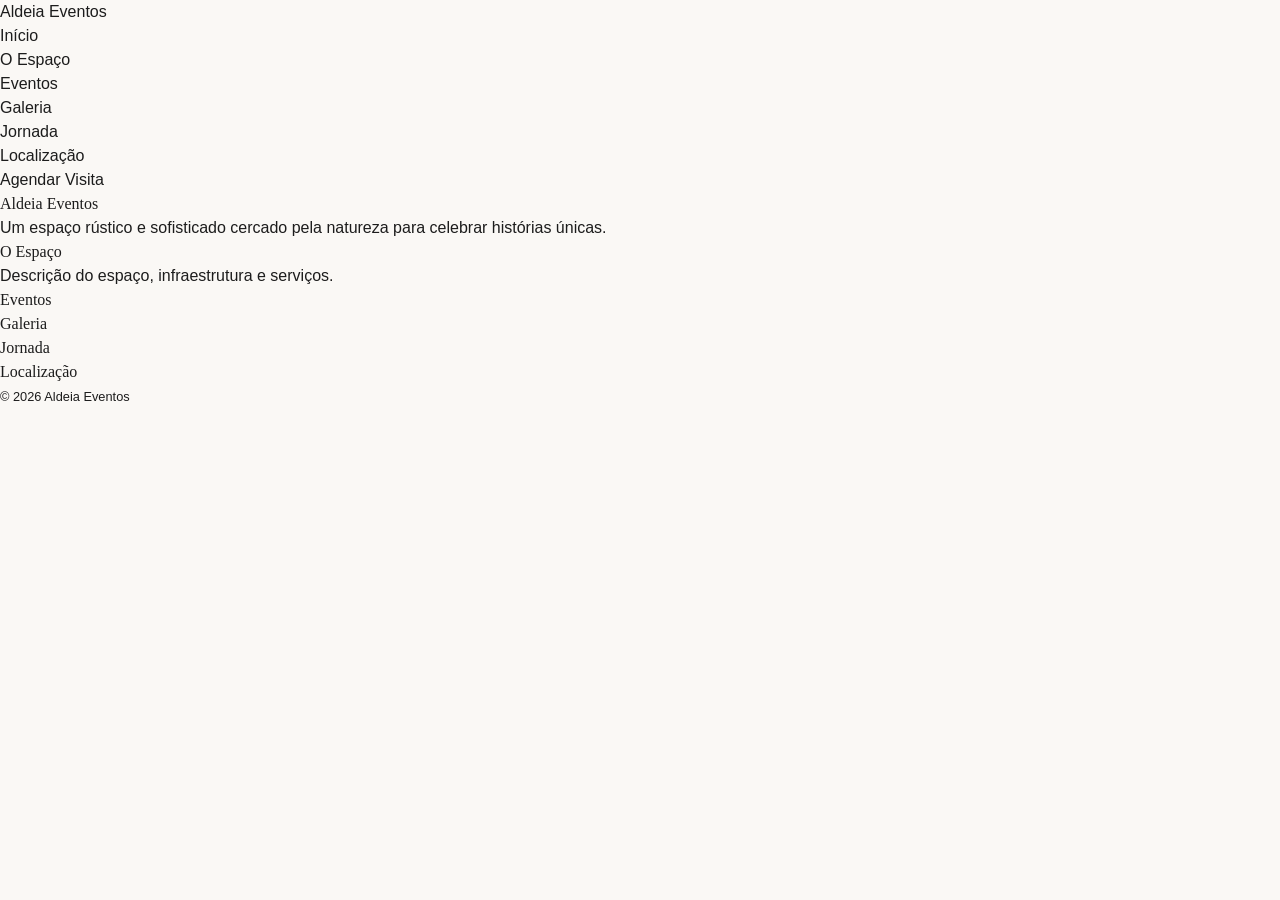
==== commit 084fc3eb: "Refactor index.html for readability" ====
--- a/index.html
+++ b/index.html
@@ -1,59 +1,105 @@
-<!DOCTYPE html><html lang="pt-BR"><head>
-  <meta charset="utf-8">
-  <link href="assets/asset_d5270761a62e622bd355c4063a773629.png" rel="icon" type="image/svg+xml">
-  <meta content="width=device-width, initial-scale=1.0" name="viewport">
-  <link href="manifest.json" rel="manifest">
-  <title>
-   Aldeia Eventos
-  </title>
-  <meta content="Aldeia Eventos: espaço rústico sofisticado cercado pela natureza para casamentos, celebrações e eventos especiais em Santo Antônio da Patrulha, RS." name="description">
-  <meta content="Aldeia Eventos — Espaço para Eventos" property="og:title">
-  <meta content="Um espaço rústico, sofisticado e cercado pela natureza para celebrar histórias únicas." property="og:description">
-  <meta content="website" property="og:type">
-  
-  
-  <link href="assets/site.css" rel="stylesheet">
-  
-  <meta content="." property="og:url">
-  <meta content="Aldeia Eventos" property="og:site_name">
-  <meta content="Aldeia Eventos" name="twitter:title">
-  <meta content="Uma experiência cinematográfica em um espaço rústico sofisticado para celebrar histórias únicas." name="twitter:description">
-  <meta content="summary_large_image" name="twitter:card">
-  <meta content="." name="twitter:url">
-  <meta content="assets/asset_d5270761a62e622bd355c4063a773629.png/v1/fill/w_1200,h_630/13cc18931_logo.png" property="og:image">
-  <meta content="assets/asset_d5270761a62e622bd355c4063a773629.png/v1/fill/w_1200,h_630/13cc18931_logo.png" name="twitter:image">
-  <meta content="yes" name="mobile-web-app-capable">
-  <meta content="black" name="apple-mobile-web-app-status-bar-style">
-  <meta content="Aldeia Eventos" name="apple-mobile-web-app-title">
-  <link href="." rel="canonical">
-  
-  
-  
- <style>
-      @keyframes badge-spin {
-        from { transform: rotate(0deg); }
-        to { transform: rotate(360deg); }
-      }
-      .badge-spinner {
-        animation: badge-spin 1s linear infinite;
-      }
-      @keyframes base44-fade-in {
-        from { opacity: 0; }
-        to { opacity: 1; }
-      }
-      @keyframes base44-scale-in {
-        from {
-          opacity: 0;
-          transform: scale(0.95);
-        }
-        to {
-          opacity: 1;
-          transform: scale(1);
-        }
-      }
-    </style></head>
- <body class="offline-loading"><div class="offline-loader" aria-hidden="true"><div class="offline-loader-content"><div class="offline-loader-brand"><span>Aldeia</span> <span>Eventos</span></div><div class="offline-loader-spinner"></div><div class="offline-loader-label">Carregando</div></div></div>
-  <div id="root"><div class="min-h-screen bg-background offline-page-shell"><nav class="fixed top-0 left-0 right-0 z-50 transition-all duration-700 bg-transparent" style="transform: none;"><div class="max-w-7xl mx-auto px-6 lg:px-12"><div class="flex items-center justify-between h-16 lg:h-20"><a href="#hero" class="font-serif text-xl lg:text-2xl tracking-wide"><span class="text-white">Aldeia</span><span class="ml-1 text-white/70">Eventos</span></a><div class="hidden lg:flex items-center gap-8"><a href="#hero" class="text-sm tracking-widest uppercase transition-all duration-300 hover:tracking-[0.2em] text-white/70 hover:text-white">Início</a><a href="#manifesto" class="text-sm tracking-widest uppercase transition-all duration-300 hover:tracking-[0.2em] text-white/70 hover:text-white">O Espaço</a><a href="#eventos" class="text-sm tracking-widest uppercase transition-all duration-300 hover:tracking-[0.2em] text-white/70 hover:text-white">Eventos</a><a href="#galeria" class="text-sm tracking-widest uppercase transition-all duration-300 hover:tracking-[0.2em] text-white/70 hover:text-white">Galeria</a><a href="#jornada" class="text-sm tracking-widest uppercase transition-all duration-300 hover:tracking-[0.2em] text-white/70 hover:text-white">Jornada</a><a href="#localizacao" class="text-sm tracking-widest uppercase transition-all duration-300 hover:tracking-[0.2em] text-white/70 hover:text-white">Localização</a><a href="https://wa.me/5551999999999" target="_blank" rel="noopener noreferrer" class="text-sm tracking-widest uppercase px-5 py-2.5 border transition-all duration-300 hover:tracking-[0.15em] border-white/40 text-white hover:bg-white/10">Agendar Visita</a></div><button class="lg:hidden text-white"><svg xmlns="http://www.w3.org/2000/svg" width="24" height="24" viewBox="0 0 24 24" fill="none" stroke="currentColor" stroke-width="2" stroke-linecap="round" stroke-linejoin="round" class="lucide lucide-menu w-6 h-6"><line x1="4" x2="20" y1="12" y2="12"></line><line x1="4" x2="20" y1="6" y2="6"></line><line x1="4" x2="20" y1="18" y2="18"></line></svg></button></div></div></nav><section id="hero" class="relative h-screen w-full overflow-hidden film-grain"><div class="absolute inset-0"><img src="assets/asset_89024ae36d46fd8b19f596dffa73525f.png" alt="Aldeia Eventos - Espaço rústico sofisticado cercado pela natureza" class="w-full h-full object-cover animate-ken-burns"><div class="absolute inset-0 bg-gradient-to-b from-black/50 via-black/30 to-black/60"></div></div><div class="relative z-10 h-full flex flex-col items-center justify-center text-center px-6"><div class="max-w-4xl" style="opacity: 1; filter: none;"><p class="text-white/60 text-sm tracking-[0.3em] uppercase mb-6 font-sans" style="opacity: 1; transform: none;">Santo Antônio da Patrulha · RS</p><h1 class="font-serif text-4xl sm:text-5xl md:text-6xl lg:text-7xl text-white leading-tight tracking-tight" style="opacity: 1; transform: none;">O cenário perfeito para os seus <em class="italic text-white/90">melhores momentos</em></h1><p class="mt-6 text-white/70 text-base sm:text-lg max-w-2xl mx-auto leading-relaxed font-sans font-light" style="opacity: 1; transform: none;">Um espaço rústico, sofisticado e cercado pela natureza para celebrar histórias únicas.</p><div class="mt-10 flex flex-col sm:flex-row items-center justify-center gap-4" style="opacity: 1; transform: none;"><a href="https://wa.me/5551999999999" target="_blank" rel="noopener noreferrer" class="px-8 py-3.5 bg-white text-foreground text-sm tracking-[0.15em] uppercase font-sans font-medium transition-all duration-500 hover:bg-accent hover:text-white hover:tracking-[0.2em]">Agendar Visita</a><a href="#manifesto" class="px-8 py-3.5 border border-white/30 text-white text-sm tracking-[0.15em] uppercase font-sans transition-all duration-500 hover:bg-white/10 hover:tracking-[0.2em] hover:border-white/50">Conhecer o Espaço</a></div></div><div class="absolute bottom-8 left-1/2 -translate-x-1/2" style="opacity: 1;"><div style="transform: translateY(7.98207px);"><svg xmlns="http://www.w3.org/2000/svg" width="24" height="24" viewBox="0 0 24 24" fill="none" stroke="currentColor" stroke-width="2" stroke-linecap="round" stroke-linejoin="round" class="lucide lucide-chevron-down w-6 h-6 text-white/40"><path d="m6 9 6 6 6-6"></path></svg></div></div></div></section><section id="manifesto" class="relative py-24 md:py-36 px-6 overflow-hidden"><div class="absolute top-0 left-1/2 -translate-x-1/2 w-px h-20 bg-gradient-to-b from-transparent to-accent/30"></div><div class="max-w-3xl mx-auto text-center"><div class="" data-offline-reveal="up" style="opacity: 0; transform: translateY(40px);"><p class="text-accent text-sm tracking-[0.3em] uppercase mb-8 font-sans">Nossa Essência</p></div><div class="" data-offline-reveal="up" style="opacity: 0; transform: translateY(40px);"><h2 class="font-serif text-3xl sm:text-4xl md:text-5xl leading-snug text-foreground">Entre a natureza, a arquitetura rústica e a luz dos encontros</h2></div><div class="" data-offline-reveal="up" style="opacity: 0; transform: translateY(40px);"><p class="mt-8 text-muted-foreground text-lg md:text-xl leading-relaxed font-sans font-light max-w-2xl mx-auto">O Aldeia Eventos foi pensado para transformar celebrações em memórias inesquecíveis. Um lugar onde cada detalhe — da madeira que acolhe à brisa que envolve — conta a sua história.</p></div><div class="" data-offline-reveal="up" style="opacity: 0; transform: translateY(40px);"><div class="mt-12 flex items-center justify-center gap-8"><div class="h-px w-16 bg-accent/40"></div><span class="text-accent font-serif italic text-lg">Aldeia Eventos</span><div class="h-px w-16 bg-accent/40"></div></div></div></div></section><section id="eventos" class="py-24 md:py-36 px-6"><div class="max-w-7xl mx-auto"><div class="" data-offline-reveal="up" style="opacity: 0; transform: translateY(40px);"><p class="text-accent text-sm tracking-[0.3em] uppercase mb-4 font-sans text-center">Celebrações</p><h2 class="font-serif text-3xl sm:text-4xl md:text-5xl text-center text-foreground mb-16">Cada evento, uma história</h2></div><div class="grid grid-cols-1 md:grid-cols-3 gap-4 md:gap-6"><div class="" data-offline-reveal="up" style="opacity: 0; transform: translateY(40px);"><div class="relative group cursor-pointer overflow-hidden" style="aspect-ratio: 3 / 4;"><img src="assets/asset_3272a17554382cfdd85bc21b970af44d.png" alt="Casamentos" class="absolute inset-0 w-full h-full object-cover" style="transform: none;"><div class="absolute inset-0 bg-gradient-to-t from-black/80 via-black/30 to-transparent" style="opacity: 0.7;"></div><div class="absolute inset-0 z-10 flex flex-col justify-end p-6 md:p-8"><div style="transform: none;"><svg xmlns="http://www.w3.org/2000/svg" width="24" height="24" viewBox="0 0 24 24" fill="none" stroke="currentColor" stroke-width="1.5" stroke-linecap="round" stroke-linejoin="round" class="lucide lucide-heart w-5 h-5 text-accent mb-3"><path d="M19 14c1.49-1.46 3-3.21 3-5.5A5.5 5.5 0 0 0 16.5 3c-1.76 0-3 .5-4.5 2-1.5-1.5-2.74-2-4.5-2A5.5 5.5 0 0 0 2 8.5c0 2.3 1.5 4.05 3 5.5l7 7Z"></path></svg><p class="text-white/50 text-xs tracking-[0.2em] uppercase font-sans mb-1">O cenário dos seus sonhos</p><h3 class="font-serif text-2xl md:text-3xl text-white mb-3">Casamentos</h3><p class="text-white/70 text-sm leading-relaxed font-sans font-light max-w-xs" data-offline-reveal="up" style="opacity: 0; transform: translateY(10px);">Celebre o amor em um espaço que une a elegância rústica à magia da natureza. Cada casamento no Aldeia é único e inesquecível.</p></div></div></div></div><div class="" data-offline-reveal="up" style="opacity: 0; transform: translateY(40px);"><div class="relative group cursor-pointer overflow-hidden" style="aspect-ratio: 3 / 4;"><img src="assets/asset_913474c6159866106902d4d153a26661.png" alt="Eventos Corporativos" class="absolute inset-0 w-full h-full object-cover" style="transform: none;"><div class="absolute inset-0 bg-gradient-to-t from-black/80 via-black/30 to-transparent" style="opacity: 0.7;"></div><div class="absolute inset-0 z-10 flex flex-col justify-end p-6 md:p-8"><div style="transform: none;"><svg xmlns="http://www.w3.org/2000/svg" width="24" height="24" viewBox="0 0 24 24" fill="none" stroke="currentColor" stroke-width="1.5" stroke-linecap="round" stroke-linejoin="round" class="lucide lucide-briefcase w-5 h-5 text-accent mb-3"><path d="M16 20V4a2 2 0 0 0-2-2h-4a2 2 0 0 0-2 2v16"></path><rect width="20" height="14" x="2" y="6" rx="2"></rect></svg><p class="text-white/50 text-xs tracking-[0.2em] uppercase font-sans mb-1">Conexões que inspiram</p><h3 class="font-serif text-2xl md:text-3xl text-white mb-3">Eventos Corporativos</h3><p class="text-white/70 text-sm leading-relaxed font-sans font-light max-w-xs" data-offline-reveal="up" style="opacity: 0; transform: translateY(10px);">Um ambiente sofisticado e diferenciado para encontros empresariais, confraternizações e experiências que fortalecem equipes.</p></div></div></div></div><div class="" data-offline-reveal="up" style="opacity: 0; transform: translateY(40px);"><div class="relative group cursor-pointer overflow-hidden" style="aspect-ratio: 3 / 4;"><img src="assets/asset_81efa639805484e524db92d422871417.png" alt="Celebrações Privadas" class="absolute inset-0 w-full h-full object-cover" style="transform: none;"><div class="absolute inset-0 bg-gradient-to-t from-black/80 via-black/30 to-transparent" style="opacity: 0.7;"></div><div class="absolute inset-0 z-10 flex flex-col justify-end p-6 md:p-8"><div style="transform: none;"><svg xmlns="http://www.w3.org/2000/svg" width="24" height="24" viewBox="0 0 24 24" fill="none" stroke="currentColor" stroke-width="1.5" stroke-linecap="round" stroke-linejoin="round" class="lucide lucide-sparkles w-5 h-5 text-accent mb-3"><path d="M9.937 15.5A2 2 0 0 0 8.5 14.063l-6.135-1.582a.5.5 0 0 1 0-.962L8.5 9.936A2 2 0 0 0 9.937 8.5l1.582-6.135a.5.5 0 0 1 .963 0L14.063 8.5A2 2 0 0 0 15.5 9.937l6.135 1.581a.5.5 0 0 1 0 .964L15.5 14.063a2 2 0 0 0-1.437 1.437l-1.582 6.135a.5.5 0 0 1-.963 0z"></path><path d="M20 3v4"></path><path d="M22 5h-4"></path><path d="M4 17v2"></path><path d="M5 18H3"></path></svg><p class="text-white/50 text-xs tracking-[0.2em] uppercase font-sans mb-1">Momentos que ficam</p><h3 class="font-serif text-2xl md:text-3xl text-white mb-3">Celebrações Privadas</h3><p class="text-white/70 text-sm leading-relaxed font-sans font-light max-w-xs" data-offline-reveal="up" style="opacity: 0; transform: translateY(10px);">Aniversários, formaturas e reuniões especiais merecem um cenário à altura. Crie memórias em um lugar extraordinário.</p></div></div></div></div></div></div></section><section id="galeria" class="py-24 md:py-36 px-6 bg-muted/50"><div class="max-w-7xl mx-auto"><div class="" data-offline-reveal="up" style="opacity: 0; transform: translateY(40px);"><p class="text-accent text-sm tracking-[0.3em] uppercase mb-4 font-sans text-center">Galeria</p><h2 class="font-serif text-3xl sm:text-4xl md:text-5xl text-center text-foreground mb-16">Imagens que contam histórias</h2></div><div class="grid grid-cols-2 md:grid-cols-4 gap-3 md:gap-4 auto-rows-[200px] md:auto-rows-[250px]"><div class="col-span-2 row-span-2 overflow-hidden" data-offline-reveal="up" style="opacity: 0; transform: translateY(40px);"><div class="relative w-full h-full cursor-pointer group"><img src="assets/asset_89024ae36d46fd8b19f596dffa73525f.png" alt="Aldeia Eventos - Espaço principal" class="w-full h-full object-cover transition-transform duration-700 group-hover:scale-105"><div class="absolute inset-0 bg-primary/0 group-hover:bg-primary/20 transition-colors duration-500"></div></div></div><div class="col-span-1 row-span-1 overflow-hidden" data-offline-reveal="up" style="opacity: 0; transform: translateY(40px);"><div class="relative w-full h-full cursor-pointer group"><img src="assets/asset_3272a17554382cfdd85bc21b970af44d.png" alt="Cerimônia de casamento" class="w-full h-full object-cover transition-transform duration-700 group-hover:scale-105"><div class="absolute inset-0 bg-primary/0 group-hover:bg-primary/20 transition-colors duration-500"></div></div></div><div class="col-span-1 row-span-1 overflow-hidden" data-offline-reveal="up" style="opacity: 0; transform: translateY(40px);"><div class="relative w-full h-full cursor-pointer group"><img src="assets/asset_57825f7fdb0718dc023b707a9db94e61.png" alt="Detalhes da mesa" class="w-full h-full object-cover transition-transform duration-700 group-hover:scale-105"><div class="absolute inset-0 bg-primary/0 group-hover:bg-primary/20 transition-colors duration-500"></div></div></div><div class="col-span-1 row-span-2 overflow-hidden" data-offline-reveal="up" style="opacity: 0; transform: translateY(40px);"><div class="relative w-full h-full cursor-pointer group"><img src="assets/asset_57342318fda266f8080e144cdc8c6672.png" alt="Área verde ao entardecer" class="w-full h-full object-cover transition-transform duration-700 group-hover:scale-105"><div class="absolute inset-0 bg-primary/0 group-hover:bg-primary/20 transition-colors duration-500"></div></div></div><div class="col-span-1 row-span-1 overflow-hidden" data-offline-reveal="up" style="opacity: 0; transform: translateY(40px);"><div class="relative w-full h-full cursor-pointer group"><img src="assets/asset_daf8e5578ccd3fe29eae7a03002554e2.png" alt="Interior do galpão" class="w-full h-full object-cover transition-transform duration-700 group-hover:scale-105"><div class="absolute inset-0 bg-primary/0 group-hover:bg-primary/20 transition-colors duration-500"></div></div></div><div class="col-span-2 row-span-1 overflow-hidden" data-offline-reveal="up" style="opacity: 0; transform: translateY(40px);"><div class="relative w-full h-full cursor-pointer group"><img src="assets/asset_e64ed9f206ae7b1b4d6f83b8c6747a00.png" alt="Vista aérea do espaço" class="w-full h-full object-cover transition-transform duration-700 group-hover:scale-105"><div class="absolute inset-0 bg-primary/0 group-hover:bg-primary/20 transition-colors duration-500"></div></div></div><div class="col-span-1 row-span-1 overflow-hidden" data-offline-reveal="up" style="opacity: 0; transform: translateY(40px);"><div class="relative w-full h-full cursor-pointer group"><img src="assets/asset_733ff367998899de0d3eb226148d86eb.png" alt="Arco floral" class="w-full h-full object-cover transition-transform duration-700 group-hover:scale-105"><div class="absolute inset-0 bg-primary/0 group-hover:bg-primary/20 transition-colors duration-500"></div></div></div><div class="col-span-1 row-span-1 overflow-hidden" data-offline-reveal="up" style="opacity: 0; transform: translateY(40px);"><div class="relative w-full h-full cursor-pointer group"><img src="assets/asset_81efa639805484e524db92d422871417.png" alt="Celebração privada" class="w-full h-full object-cover transition-transform duration-700 group-hover:scale-105"><div class="absolute inset-0 bg-primary/0 group-hover:bg-primary/20 transition-colors duration-500"></div></div></div></div></div></section><section class="py-24 md:py-36 px-6"><div class="max-w-6xl mx-auto"><div class="" data-offline-reveal="up" style="opacity: 0; transform: translateY(40px);"><p class="text-accent text-sm tracking-[0.3em] uppercase mb-4 font-sans text-center">Diferenciais</p><h2 class="font-serif text-3xl sm:text-4xl md:text-5xl text-center text-foreground mb-20">Um espaço que encanta</h2></div><div class="grid grid-cols-1 sm:grid-cols-2 lg:grid-cols-4 gap-12 lg:gap-8"><div class="" data-offline-reveal="up" style="opacity: 0; transform: translateY(40px);"><div class="text-center group"><svg xmlns="http://www.w3.org/2000/svg" width="24" height="24" viewBox="0 0 24 24" fill="none" stroke="currentColor" stroke-width="1.2" stroke-linecap="round" stroke-linejoin="round" class="lucide lucide-mountain w-6 h-6 text-accent mx-auto mb-6 transition-transform duration-500 group-hover:scale-110"><path d="m8 3 4 8 5-5 5 15H2L8 3z"></path></svg><span class="font-serif text-4xl md:text-5xl text-foreground">800<span class="text-accent">m²</span></span><p class="text-muted-foreground text-xs tracking-[0.2em] uppercase mt-2 mb-4 font-sans">de área construída</p><h3 class="font-serif text-xl text-foreground mb-2">Rústico Sofisticado</h3><p class="text-muted-foreground text-sm leading-relaxed font-sans font-light">Arquitetura em madeira e pedra que une o charme rural à elegância contemporânea.</p></div></div><div class="" data-offline-reveal="up" style="opacity: 0; transform: translateY(40px);"><div class="text-center group"><svg xmlns="http://www.w3.org/2000/svg" width="24" height="24" viewBox="0 0 24 24" fill="none" stroke="currentColor" stroke-width="1.2" stroke-linecap="round" stroke-linejoin="round" class="lucide lucide-trees w-6 h-6 text-accent mx-auto mb-6 transition-transform duration-500 group-hover:scale-110"><path d="M10 10v.2A3 3 0 0 1 8.9 16H5a3 3 0 0 1-1-5.8V10a3 3 0 0 1 6 0Z"></path><path d="M7 16v6"></path><path d="M13 19v3"></path><path d="M12 19h8.3a1 1 0 0 0 .7-1.7L18 14h.3a1 1 0 0 0 .7-1.7L16 9h.2a1 1 0 0 0 .8-1.7L13 3l-1.4 1.5"></path></svg><span class="font-serif text-4xl md:text-5xl text-foreground">3000<span class="text-accent">m²</span></span><p class="text-muted-foreground text-xs tracking-[0.2em] uppercase mt-2 mb-4 font-sans">de área verde</p><h3 class="font-serif text-xl text-foreground mb-2">Área Verde</h3><p class="text-muted-foreground text-sm leading-relaxed font-sans font-light">Jardins amplos e natureza exuberante para cerimônias ao ar livre inesquecíveis.</p></div></div><div class="" data-offline-reveal="up" style="opacity: 0; transform: translateY(40px);"><div class="text-center group"><svg xmlns="http://www.w3.org/2000/svg" width="24" height="24" viewBox="0 0 24 24" fill="none" stroke="currentColor" stroke-width="1.2" stroke-linecap="round" stroke-linejoin="round" class="lucide lucide-users w-6 h-6 text-accent mx-auto mb-6 transition-transform duration-500 group-hover:scale-110"><path d="M16 21v-2a4 4 0 0 0-4-4H6a4 4 0 0 0-4 4v2"></path><circle cx="9" cy="7" r="4"></circle><path d="M22 21v-2a4 4 0 0 0-3-3.87"></path><path d="M16 3.13a4 4 0 0 1 0 7.75"></path></svg><span class="font-serif text-4xl md:text-5xl text-foreground">350<span class="text-accent"></span></span><p class="text-muted-foreground text-xs tracking-[0.2em] uppercase mt-2 mb-4 font-sans">convidados</p><h3 class="font-serif text-xl text-foreground mb-2">Capacidade</h3><p class="text-muted-foreground text-sm leading-relaxed font-sans font-light">Espaço versátil que se adapta desde celebrações íntimas até grandes festas.</p></div></div><div class="" data-offline-reveal="up" style="opacity: 0; transform: translateY(40px);"><div class="text-center group"><svg xmlns="http://www.w3.org/2000/svg" width="24" height="24" viewBox="0 0 24 24" fill="none" stroke="currentColor" stroke-width="1.2" stroke-linecap="round" stroke-linejoin="round" class="lucide lucide-map-pin w-6 h-6 text-accent mx-auto mb-6 transition-transform duration-500 group-hover:scale-110"><path d="M20 10c0 4.993-5.539 10.193-7.399 11.799a1 1 0 0 1-1.202 0C9.539 20.193 4 14.993 4 10a8 8 0 0 1 16 0"></path><circle cx="12" cy="10" r="3"></circle></svg><span class="font-serif text-4xl md:text-5xl text-foreground">10<span class="text-accent">min</span></span><p class="text-muted-foreground text-xs tracking-[0.2em] uppercase mt-2 mb-4 font-sans">do centro</p><h3 class="font-serif text-xl text-foreground mb-2">Localização Privilegiada</h3><p class="text-muted-foreground text-sm leading-relaxed font-sans font-light">A poucos minutos do centro de Santo Antônio da Patrulha, com fácil acesso.</p></div></div></div></div></section><section id="jornada" class="py-24 md:py-36 px-6 bg-muted/30"><div class="max-w-4xl mx-auto"><div class="" data-offline-reveal="up" style="opacity: 0; transform: translateY(40px);"><p class="text-accent text-sm tracking-[0.3em] uppercase mb-4 font-sans text-center">A Jornada</p><h2 class="font-serif text-3xl sm:text-4xl md:text-5xl text-center text-foreground mb-6">Da primeira visita ao último brinde</h2><p class="text-muted-foreground text-center text-lg font-sans font-light max-w-xl mx-auto mb-20">Cada etapa é pensada para que sua experiência seja tão especial quanto a celebração.</p></div><div class="relative"><div class="absolute left-6 md:left-1/2 md:-translate-x-px top-0 bottom-0 w-px bg-gradient-to-b from-accent/20 via-accent/40 to-accent/20"></div><div class="space-y-16 md:space-y-20"><div class="" data-offline-reveal="up" style="opacity: 0; transform: translateY(40px);"><div class="relative flex items-start gap-8 md:flex-row"><div class="flex-1 pl-16 md:pl-0 md:text-right md:pr-16"><p class="text-accent text-xs tracking-[0.25em] uppercase font-sans mb-2">Etapa 1</p><h3 class="font-serif text-2xl text-foreground mb-3">Visita</h3><p class="text-muted-foreground text-sm leading-relaxed font-sans font-light">Conheça o espaço pessoalmente e sinta a energia do Aldeia. Agende um horário exclusivo.</p></div><div class="absolute left-6 md:left-1/2 -translate-x-1/2 w-3 h-3 rounded-full bg-accent border-2 border-background shadow-sm"></div><div class="hidden md:block flex-1"></div></div></div><div class="" data-offline-reveal="up" style="opacity: 0; transform: translateY(40px);"><div class="relative flex items-start gap-8 md:flex-row-reverse"><div class="flex-1 pl-16 md:pl-0 md:text-left md:pl-16"><p class="text-accent text-xs tracking-[0.25em] uppercase font-sans mb-2">Etapa 2</p><h3 class="font-serif text-2xl text-foreground mb-3">Planejamento</h3><p class="text-muted-foreground text-sm leading-relaxed font-sans font-light">Nossa equipe ajuda a desenhar cada detalhe do seu evento, respeitando sua visão.</p></div><div class="absolute left-6 md:left-1/2 -translate-x-1/2 w-3 h-3 rounded-full bg-accent border-2 border-background shadow-sm"></div><div class="hidden md:block flex-1"></div></div></div><div class="" data-offline-reveal="up" style="opacity: 0; transform: translateY(40px);"><div class="relative flex items-start gap-8 md:flex-row"><div class="flex-1 pl-16 md:pl-0 md:text-right md:pr-16"><p class="text-accent text-xs tracking-[0.25em] uppercase font-sans mb-2">Etapa 3</p><h3 class="font-serif text-2xl text-foreground mb-3">Montagem</h3><p class="text-muted-foreground text-sm leading-relaxed font-sans font-light">Transformamos o espaço no cenário perfeito para a sua celebração com cuidado e atenção.</p></div><div class="absolute left-6 md:left-1/2 -translate-x-1/2 w-3 h-3 rounded-full bg-accent border-2 border-background shadow-sm"></div><div class="hidden md:block flex-1"></div></div></div><div class="" data-offline-reveal="up" style="opacity: 0; transform: translateY(40px);"><div class="relative flex items-start gap-8 md:flex-row-reverse"><div class="flex-1 pl-16 md:pl-0 md:text-left md:pl-16"><p class="text-accent text-xs tracking-[0.25em] uppercase font-sans mb-2">Etapa 4</p><h3 class="font-serif text-2xl text-foreground mb-3">Celebração</h3><p class="text-muted-foreground text-sm leading-relaxed font-sans font-light">O grande dia chega. Tudo preparado para que você viva intensamente cada momento.</p></div><div class="absolute left-6 md:left-1/2 -translate-x-1/2 w-3 h-3 rounded-full bg-accent border-2 border-background shadow-sm"></div><div class="hidden md:block flex-1"></div></div></div><div class="" data-offline-reveal="up" style="opacity: 0; transform: translateY(40px);"><div class="relative flex items-start gap-8 md:flex-row"><div class="flex-1 pl-16 md:pl-0 md:text-right md:pr-16"><p class="text-accent text-xs tracking-[0.25em] uppercase font-sans mb-2">Etapa 5</p><h3 class="font-serif text-2xl text-foreground mb-3">Memória</h3><p class="text-muted-foreground text-sm leading-relaxed font-sans font-light">O que fica são as lembranças, os sorrisos e a certeza de que foi inesquecível.</p></div><div class="absolute left-6 md:left-1/2 -translate-x-1/2 w-3 h-3 rounded-full bg-accent border-2 border-background shadow-sm"></div><div class="hidden md:block flex-1"></div></div></div></div></div></div></section><section class="py-24 md:py-36 px-6"><div class="max-w-3xl mx-auto text-center"><div class="" data-offline-reveal="up" style="opacity: 0; transform: translateY(40px);"><p class="text-accent text-sm tracking-[0.3em] uppercase mb-4 font-sans">Depoimentos</p><h2 class="font-serif text-3xl sm:text-4xl md:text-5xl text-foreground mb-16">Quem viveu, recomenda</h2></div><div class="relative min-h-[280px] flex flex-col items-center justify-center"><svg xmlns="http://www.w3.org/2000/svg" width="24" height="24" viewBox="0 0 24 24" fill="none" stroke="currentColor" stroke-width="1" stroke-linecap="round" stroke-linejoin="round" class="lucide lucide-quote w-8 h-8 text-accent/30 mb-8"><path d="M16 3a2 2 0 0 0-2 2v6a2 2 0 0 0 2 2 1 1 0 0 1 1 1v1a2 2 0 0 1-2 2 1 1 0 0 0-1 1v2a1 1 0 0 0 1 1 6 6 0 0 0 6-6V5a2 2 0 0 0-2-2z"></path><path d="M5 3a2 2 0 0 0-2 2v6a2 2 0 0 0 2 2 1 1 0 0 1 1 1v1a2 2 0 0 1-2 2 1 1 0 0 0-1 1v2a1 1 0 0 0 1 1 6 6 0 0 0 6-6V5a2 2 0 0 0-2-2z"></path></svg><div class="text-center" style="opacity: 1; transform: none;"><p class="font-serif text-xl md:text-2xl text-foreground leading-relaxed italic mb-8">"Realizamos nosso evento corporativo no Aldeia e o resultado foi impressionante. Ambiente sofisticado com a acolhida que só a natureza proporciona."</p><p class="text-foreground font-sans font-medium text-sm tracking-wide">Marcelo Ferreira</p><p class="text-muted-foreground font-sans text-xs tracking-[0.15em] uppercase mt-1">Evento Corporativo · 2023</p></div><div class="flex gap-3 mt-12"><button class="w-2 h-2 rounded-full transition-all duration-500 bg-border hover:bg-muted-foreground"></button><button class="w-2 h-2 rounded-full transition-all duration-500 bg-border hover:bg-muted-foreground"></button><button class="w-2 h-2 rounded-full transition-all duration-500 bg-accent w-6"></button><button class="w-2 h-2 rounded-full transition-all duration-500 bg-border hover:bg-muted-foreground"></button></div></div></div></section><section id="localizacao" class="py-24 md:py-36 px-6 bg-muted/30"><div class="max-w-6xl mx-auto"><div class="" data-offline-reveal="up" style="opacity: 0; transform: translateY(40px);"><p class="text-accent text-sm tracking-[0.3em] uppercase mb-4 font-sans text-center">Localização</p><h2 class="font-serif text-3xl sm:text-4xl md:text-5xl text-center text-foreground mb-6">Onde a natureza encontra a celebração</h2><p class="text-muted-foreground text-center text-lg font-sans font-light max-w-xl mx-auto mb-16">A poucos minutos do centro de Santo Antônio da Patrulha.</p></div><div class="grid grid-cols-1 lg:grid-cols-2 gap-8 items-center"><div class="" data-offline-reveal="right" style="opacity: 0; transform: translateX(40px);"><div class="aspect-[4/3] w-full overflow-hidden"><div class="w-full h-full bg-foreground text-background flex flex-col items-center justify-center p-8 text-center"><p class="text-accent text-xs tracking-[0.3em] uppercase font-sans mb-4">Mapa offline</p><h3 class="font-serif text-2xl md:text-3xl mb-3">Aldeia Eventos</h3><p class="text-background/70 text-sm md:text-base font-sans leading-relaxed">Estr. João Pereira Sobrinho, 170<br>Aldeia Velha — Santo Antônio da Patrulha/RS</p></div></div></div><div class="" data-offline-reveal="left" style="opacity: 0; transform: translateX(-40px);"><div class="space-y-8 lg:pl-8"><div class="flex items-start gap-4"><svg xmlns="http://www.w3.org/2000/svg" width="24" height="24" viewBox="0 0 24 24" fill="none" stroke="currentColor" stroke-width="1.5" stroke-linecap="round" stroke-linejoin="round" class="lucide lucide-map-pin w-5 h-5 text-accent mt-1 flex-shrink-0"><path d="M20 10c0 4.993-5.539 10.193-7.399 11.799a1 1 0 0 1-1.202 0C9.539 20.193 4 14.993 4 10a8 8 0 0 1 16 0"></path><circle cx="12" cy="10" r="3"></circle></svg><div><h3 class="font-serif text-lg text-foreground mb-1">Endereço</h3><p class="text-muted-foreground text-sm font-sans leading-relaxed">Estr. João Pereira Sobrinho, 170<br>Aldeia Velha — Santo Antônio da Patrulha/RS</p></div></div><div class="flex items-start gap-4"><svg xmlns="http://www.w3.org/2000/svg" width="24" height="24" viewBox="0 0 24 24" fill="none" stroke="currentColor" stroke-width="1.5" stroke-linecap="round" stroke-linejoin="round" class="lucide lucide-car w-5 h-5 text-accent mt-1 flex-shrink-0"><path d="M19 17h2c.6 0 1-.4 1-1v-3c0-.9-.7-1.7-1.5-1.9C18.7 10.6 16 10 16 10s-1.3-1.4-2.2-2.3c-.5-.4-1.1-.7-1.8-.7H5c-.6 0-1.1.4-1.4.9l-1.4 2.9A3.7 3.7 0 0 0 2 12v4c0 .6.4 1 1 1h2"></path><circle cx="7" cy="17" r="2"></circle><path d="M9 17h6"></path><circle cx="17" cy="17" r="2"></circle></svg><div><h3 class="font-serif text-lg text-foreground mb-1">Acesso</h3><p class="text-muted-foreground text-sm font-sans leading-relaxed">10 minutos do centro da cidade.<br>Estacionamento amplo e gratuito.</p></div></div><div class="flex items-start gap-4"><svg xmlns="http://www.w3.org/2000/svg" width="24" height="24" viewBox="0 0 24 24" fill="none" stroke="currentColor" stroke-width="1.5" stroke-linecap="round" stroke-linejoin="round" class="lucide lucide-clock w-5 h-5 text-accent mt-1 flex-shrink-0"><circle cx="12" cy="12" r="10"></circle><polyline points="12 6 12 12 16 14"></polyline></svg><div><h3 class="font-serif text-lg text-foreground mb-1">Visitas</h3><p class="text-muted-foreground text-sm font-sans leading-relaxed">Mediante agendamento.<br>Venha conhecer o espaço pessoalmente.</p></div></div><a href="https://maps.google.com/?q=Estr.+João+Pereira+Sobrinho+170+Santo+Antônio+da+Patrulha+RS" target="_blank" rel="noopener noreferrer" class="inline-block mt-4 text-sm tracking-[0.15em] uppercase font-sans text-primary border-b border-primary/30 pb-1 hover:border-primary transition-colors duration-300">Abrir no Google Maps</a></div></div></div></div></section><section class="relative h-[80vh] min-h-[500px] overflow-hidden film-grain"><div class="absolute inset-0"><img src="assets/asset_d0c92f2c2b302d7ca2d04d3f337f5cc6.png" alt="Aldeia Eventos ao entardecer" class="w-full h-full object-cover"><div class="absolute inset-0 bg-gradient-to-t from-black/70 via-black/40 to-black/30"></div></div><div class="relative z-10 h-full flex flex-col items-center justify-center text-center px-6"><div class="" data-offline-reveal="up" style="opacity: 0; transform: translateY(40px);"><h2 class="font-serif text-3xl sm:text-4xl md:text-5xl lg:text-6xl text-white leading-snug max-w-3xl">Seu evento merece um cenário à altura da <em class="italic text-white/90">sua história</em></h2></div><div class="" data-offline-reveal="up" style="opacity: 0; transform: translateY(40px);"><p class="mt-6 text-white/60 text-base sm:text-lg font-sans font-light max-w-lg">Dê o primeiro passo para transformar seu sonho em realidade.</p></div><div class="" data-offline-reveal="up" style="opacity: 0; transform: translateY(40px);"><div class="mt-10 flex flex-col sm:flex-row items-center gap-4"><a href="https://wa.me/5551999999999" target="_blank" rel="noopener noreferrer" class="px-8 py-3.5 bg-white text-foreground text-sm tracking-[0.15em] uppercase font-sans font-medium transition-all duration-500 hover:bg-accent hover:text-white hover:tracking-[0.2em]">Agendar Visita pelo WhatsApp</a><a href="https://instagram.com/eventos.aldeia" target="_blank" rel="noopener noreferrer" class="px-8 py-3.5 border border-white/30 text-white text-sm tracking-[0.15em] uppercase font-sans transition-all duration-500 hover:bg-white/10 hover:tracking-[0.2em] hover:border-white/50">Ver Instagram</a></div></div></div></section><footer class="bg-foreground text-background/80 py-16 px-6"><div class="max-w-6xl mx-auto"><div class="grid grid-cols-1 md:grid-cols-3 gap-12 md:gap-8"><div><h3 class="font-serif text-2xl text-background mb-4">Aldeia <span class="text-accent">Eventos</span></h3><p class="text-background/50 text-sm font-sans leading-relaxed max-w-xs">Um espaço rústico, sofisticado e cercado pela natureza em Santo Antônio da Patrulha/RS.</p><a href="https://instagram.com/eventos.aldeia" target="_blank" rel="noopener noreferrer" class="inline-flex items-center gap-2 mt-6 text-background/50 text-sm hover:text-accent transition-colors duration-300"><svg xmlns="http://www.w3.org/2000/svg" width="24" height="24" viewBox="0 0 24 24" fill="none" stroke="currentColor" stroke-width="2" stroke-linecap="round" stroke-linejoin="round" class="lucide lucide-instagram w-4 h-4"><rect width="20" height="20" x="2" y="2" rx="5" ry="5"></rect><path d="M16 11.37A4 4 0 1 1 12.63 8 4 4 0 0 1 16 11.37z"></path><line x1="17.5" x2="17.51" y1="6.5" y2="6.5"></line></svg>@eventos.aldeia</a></div><div><p class="text-background/40 text-xs tracking-[0.2em] uppercase mb-6 font-sans">Links Rápidos</p><nav class="flex flex-col gap-3"><a href="#manifesto" class="text-background/60 text-sm font-sans hover:text-accent transition-colors duration-300">O Espaço</a><a href="#eventos" class="text-background/60 text-sm font-sans hover:text-accent transition-colors duration-300">Eventos</a><a href="#galeria" class="text-background/60 text-sm font-sans hover:text-accent transition-colors duration-300">Galeria</a><a href="#jornada" class="text-background/60 text-sm font-sans hover:text-accent transition-colors duration-300">Jornada</a><a href="#localizacao" class="text-background/60 text-sm font-sans hover:text-accent transition-colors duration-300">Localização</a></nav></div><div><p class="text-background/40 text-xs tracking-[0.2em] uppercase mb-6 font-sans">Contato</p><div class="space-y-4"><div class="flex items-start gap-3"><svg xmlns="http://www.w3.org/2000/svg" width="24" height="24" viewBox="0 0 24 24" fill="none" stroke="currentColor" stroke-width="1.5" stroke-linecap="round" stroke-linejoin="round" class="lucide lucide-map-pin w-4 h-4 text-accent mt-0.5 flex-shrink-0"><path d="M20 10c0 4.993-5.539 10.193-7.399 11.799a1 1 0 0 1-1.202 0C9.539 20.193 4 14.993 4 10a8 8 0 0 1 16 0"></path><circle cx="12" cy="10" r="3"></circle></svg><p class="text-background/60 text-sm font-sans leading-relaxed">Estr. João Pereira Sobrinho, 170<br>Aldeia Velha — Santo Antônio da Patrulha/RS</p></div><div class="flex items-center gap-3"><svg xmlns="http://www.w3.org/2000/svg" width="24" height="24" viewBox="0 0 24 24" fill="none" stroke="currentColor" stroke-width="1.5" stroke-linecap="round" stroke-linejoin="round" class="lucide lucide-phone w-4 h-4 text-accent flex-shrink-0"><path d="M22 16.92v3a2 2 0 0 1-2.18 2 19.79 19.79 0 0 1-8.63-3.07 19.5 19.5 0 0 1-6-6 19.79 19.79 0 0 1-3.07-8.67A2 2 0 0 1 4.11 2h3a2 2 0 0 1 2 1.72 12.84 12.84 0 0 0 .7 2.81 2 2 0 0 1-.45 2.11L8.09 9.91a16 16 0 0 0 6 6l1.27-1.27a2 2 0 0 1 2.11-.45 12.84 12.84 0 0 0 2.81.7A2 2 0 0 1 22 16.92z"></path></svg><a href="tel:+5551999999999" class="text-background/60 text-sm font-sans hover:text-accent transition-colors">(51) 99999-9999</a></div><div class="flex items-center gap-3"><svg xmlns="http://www.w3.org/2000/svg" width="24" height="24" viewBox="0 0 24 24" fill="none" stroke="currentColor" stroke-width="1.5" stroke-linecap="round" stroke-linejoin="round" class="lucide lucide-mail w-4 h-4 text-accent flex-shrink-0"><rect width="20" height="16" x="2" y="4" rx="2"></rect><path d="m22 7-8.97 5.7a1.94 1.94 0 0 1-2.06 0L2 7"></path></svg><a href="mailto:contato@aldeiaeventos.com.br" class="text-background/60 text-sm font-sans hover:text-accent transition-colors">contato@aldeiaeventos.com.br</a></div></div></div></div><div class="mt-16 pt-8 border-t border-background/10 flex flex-col sm:flex-row items-center justify-between gap-4"><p class="text-background/30 text-xs font-sans">© 2026 Aldeia Eventos. Todos os direitos reservados.</p><p class="text-background/30 text-xs font-sans">Santo Antônio da Patrulha · RS · Brasil</p></div></div></footer></div><div class="fixed top-0 z-[100] flex max-h-screen w-full flex-col-reverse p-4 sm:bottom-0 sm:right-0 sm:top-auto sm:flex-col md:max-w-[420px]"><div class="fixed top-0 z-[100] flex max-h-screen w-full flex-col-reverse p-4 sm:bottom-0 sm:right-0 sm:top-auto sm:flex-col md:max-w-[420px]"></div></div></div>
- 
+<!doctype html>
+<html lang="pt-BR">
+  <head>
+    <meta charset="utf-8">
+    <meta name="viewport" content="width=device-width, initial-scale=1">
+    <title>Aldeia Eventos</title>
+    <meta name="description" content="Aldeia Eventos: espaço rústico sofisticado cercado pela natureza para casamentos, celebrações e eventos especiais em Santo Antônio da Patrulha, RS.">
 
-<script src="assets/site.js"></script></body></html>+    <!-- Social / PWA -->
+    <link rel="icon" href="assets/asset_d5270761a62e622bd355c4063a773629.png" type="image/png">
+    <link rel="manifest" href="manifest.json">
+    <link rel="canonical" href=".">
+    <meta property="og:title" content="Aldeia Eventos — Espaço para Eventos">
+    <meta property="og:description" content="Um espaço rústico, sofisticado e cercado pela natureza para celebrar histórias únicas.">
+    <meta property="og:type" content="website">
+    <meta property="og:site_name" content="Aldeia Eventos">
+    <meta property="og:image" content="assets/asset_d5270761a62e622bd355c4063a773629.png/v1/fill/w_1200,h_630/13cc18931_logo.png">
+    <meta name="twitter:card" content="summary_large_image">
+    <meta name="twitter:title" content="Aldeia Eventos">
+    <meta name="twitter:description" content="Uma experiência cinematográfica em um espaço rústico sofisticado para celebrar histórias únicas.">
+    <meta name="twitter:image" content="assets/asset_d5270761a62e622bd355c4063a773629.png/v1/fill/w_1200,h_630/13cc18931_logo.png">
+
+    <!-- Styles -->
+    <link rel="stylesheet" href="assets/site.css">
+
+    <style>
+      /* Minimal inline styles kept for loader animation */
+      @keyframes spinner { to { transform: rotate(360deg); } }
+      .offline-loader { display: none; }
+      .offline-loader .offline-loader-spinner { width: 36px; height: 36px; border: 4px solid rgba(0,0,0,0.1); border-top-color: #333; border-radius: 50%; animation: spinner 1s linear infinite; }
+    </style>
+  </head>
+
+  <body>
+    <!-- Offline loader -->
+    <div class="offline-loader" aria-hidden="true">
+      <div class="offline-loader-content">
+        <div class="offline-loader-brand"><span>Aldeia</span> <span>Eventos</span></div>
+        <div class="offline-loader-spinner"></div>
+        <div class="offline-loader-label">Carregando</div>
+      </div>
+    </div>
+
+    <!-- App root -->
+    <div id="root">
+      <!-- Header / Navigation -->
+      <header class="site-header">
+        <nav class="site-nav">
+          <a class="site-logo" href="#hero">Aldeia <span>Eventos</span></a>
+          <ul class="nav-list">
+            <li><a href="#hero">Início</a></li>
+            <li><a href="#manifesto">O Espaço</a></li>
+            <li><a href="#eventos">Eventos</a></li>
+            <li><a href="#galeria">Galeria</a></li>
+            <li><a href="#jornada">Jornada</a></li>
+            <li><a href="#localizacao">Localização</a></li>
+            <li><a class="btn-visit" href="https://wa.me/5551999999999" target="_blank" rel="noopener noreferrer">Agendar Visita</a></li>
+          </ul>
+        </nav>
+      </header>
+
+      <main>
+        <!-- Hero -->
+        <section id="hero" class="hero">
+          <div class="hero-inner">
+            <h1>Aldeia Eventos</h1>
+            <p>Um espaço rústico e sofisticado cercado pela natureza para celebrar histórias únicas.</p>
+          </div>
+        </section>
+
+        <!-- Conteúdo: mantenha seções semânticas para legibilidade -->
+        <section id="manifesto">
+          <h2>O Espaço</h2>
+          <p>Descrição do espaço, infraestrutura e serviços.</p>
+        </section>
+
+        <section id="eventos">
+          <h2>Eventos</h2>
+        </section>
+
+        <section id="galeria">
+          <h2>Galeria</h2>
+        </section>
+
+        <section id="jornada">
+          <h2>Jornada</h2>
+        </section>
+
+        <section id="localizacao">
+          <h2>Localização</h2>
+        </section>
+      </main>
+
+      <footer>
+        <small>&copy; <span id="year">2026</span> Aldeia Eventos</small>
+      </footer>
+    </div>
+
+    <script src="assets/site.js"></script>
+    <script>
+      // Accessibility: set current year
+      document.getElementById('year').textContent = new Date().getFullYear();
+    </script>
+  </body>
+</html>
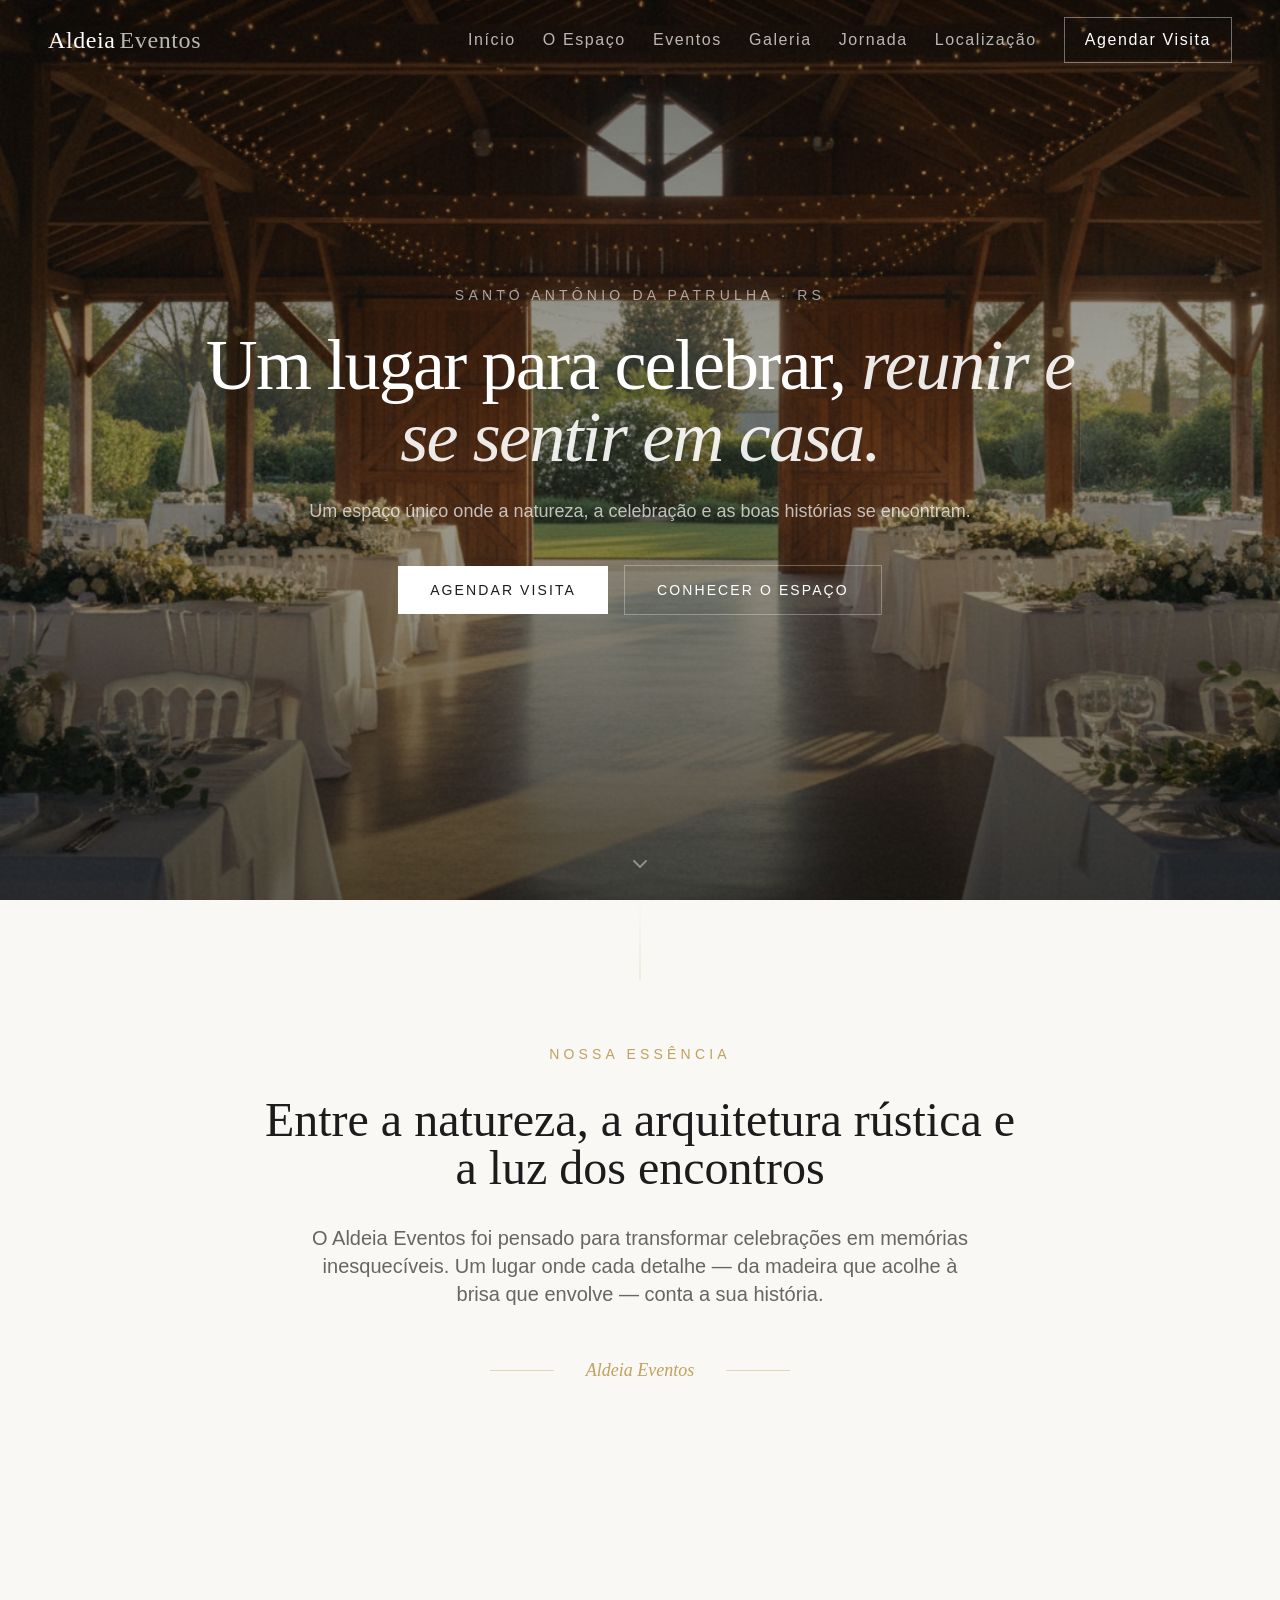
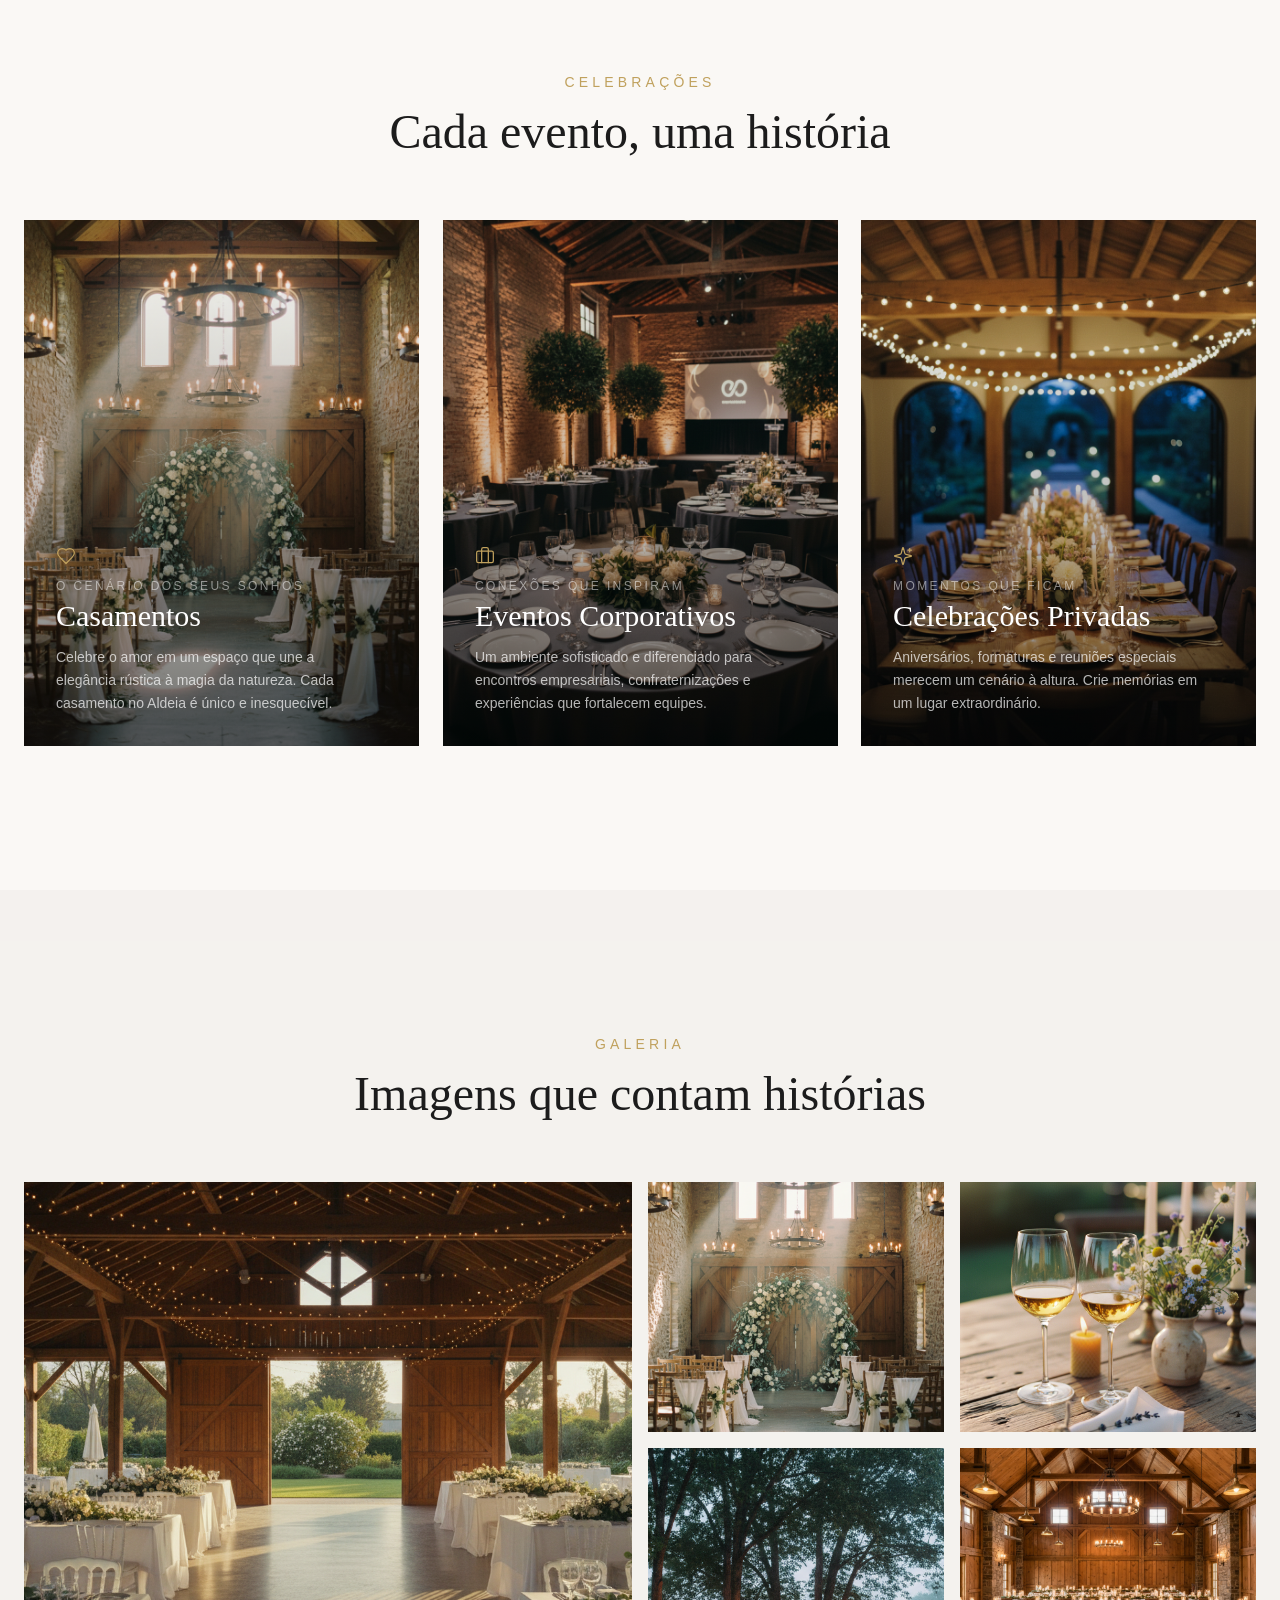
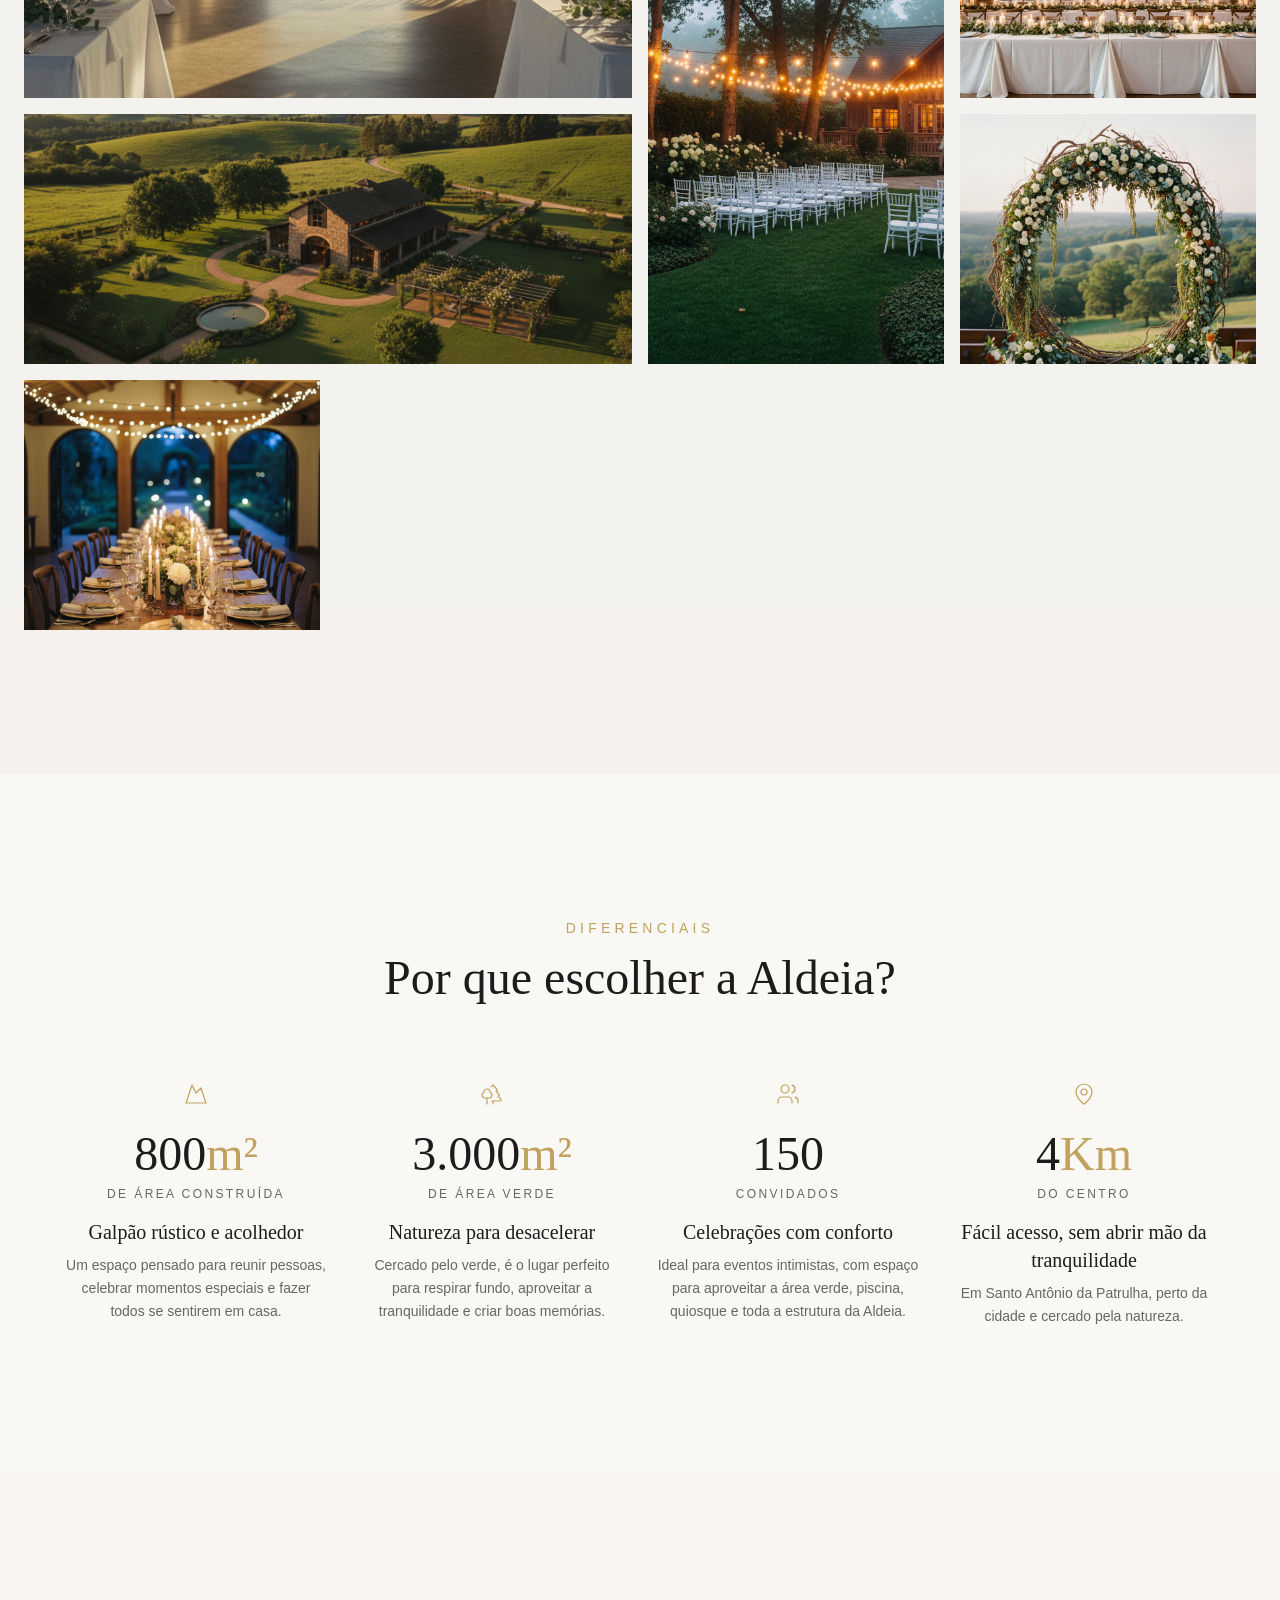
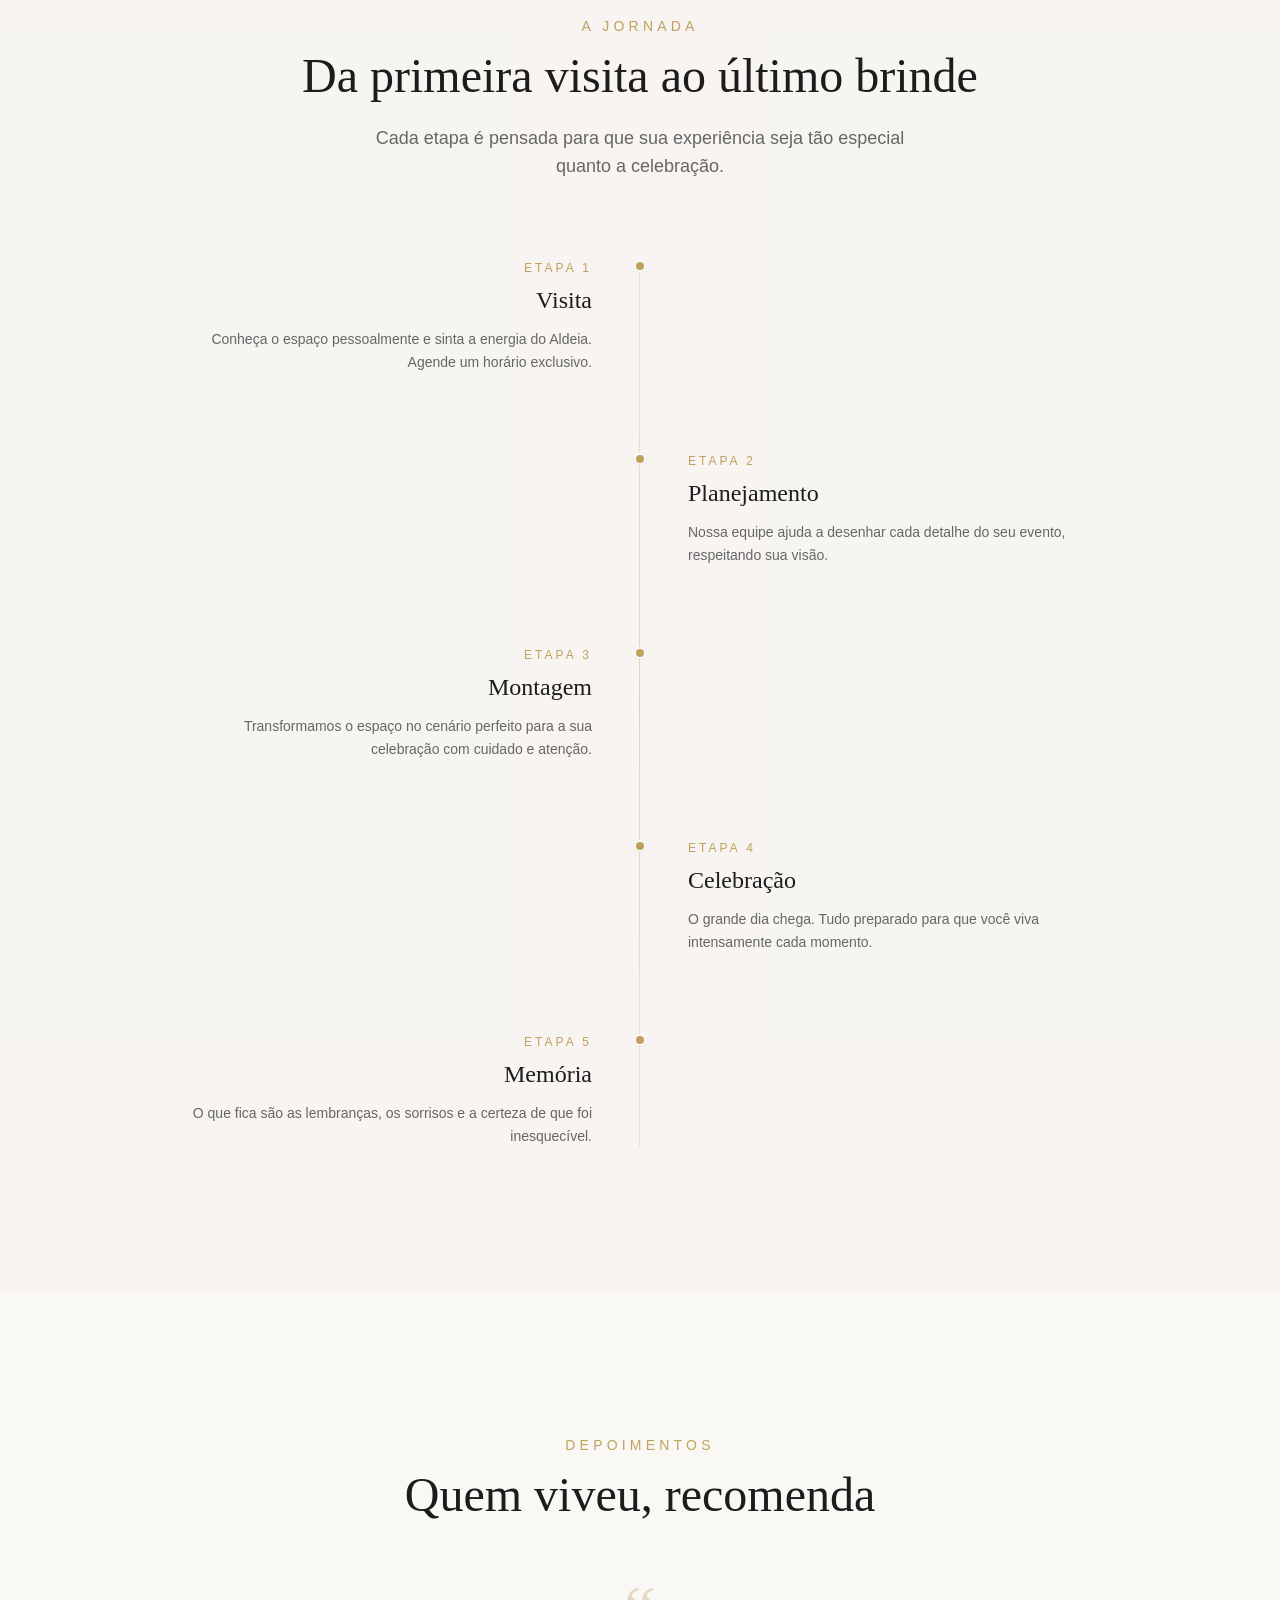
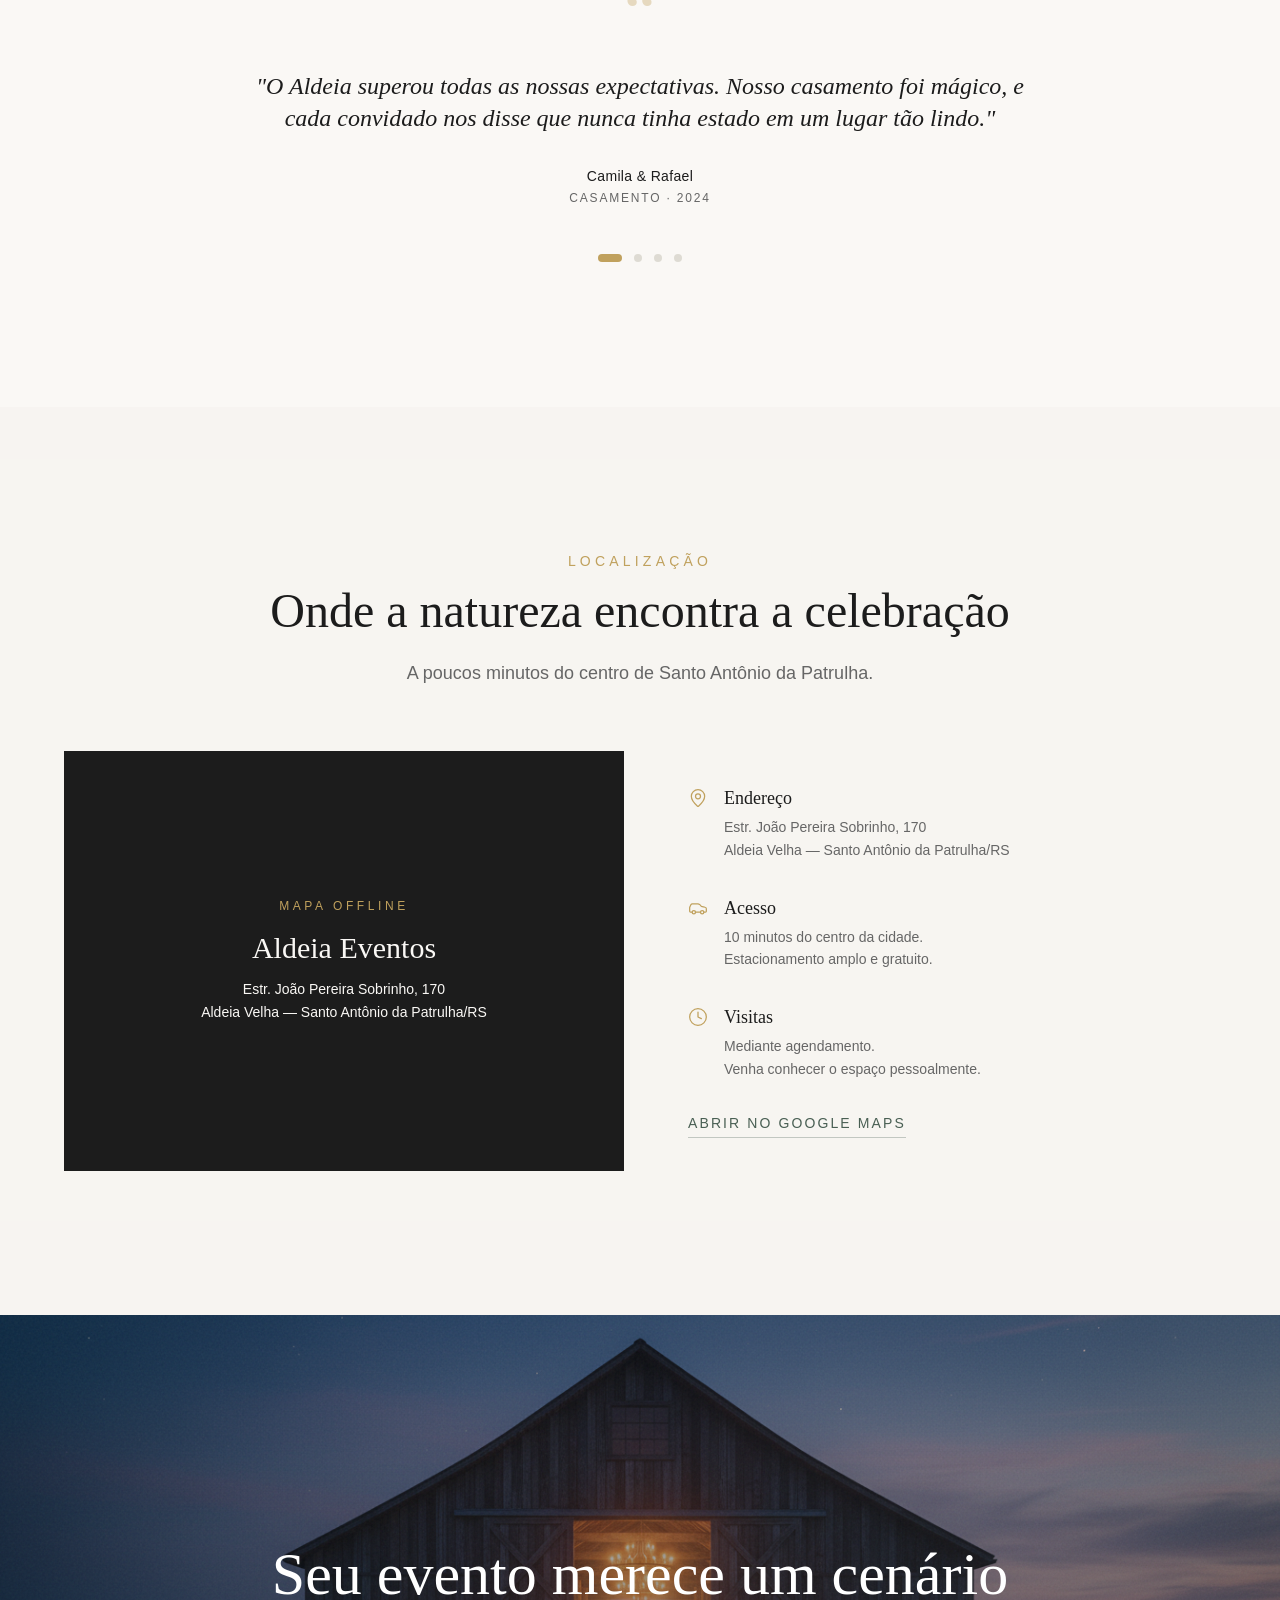
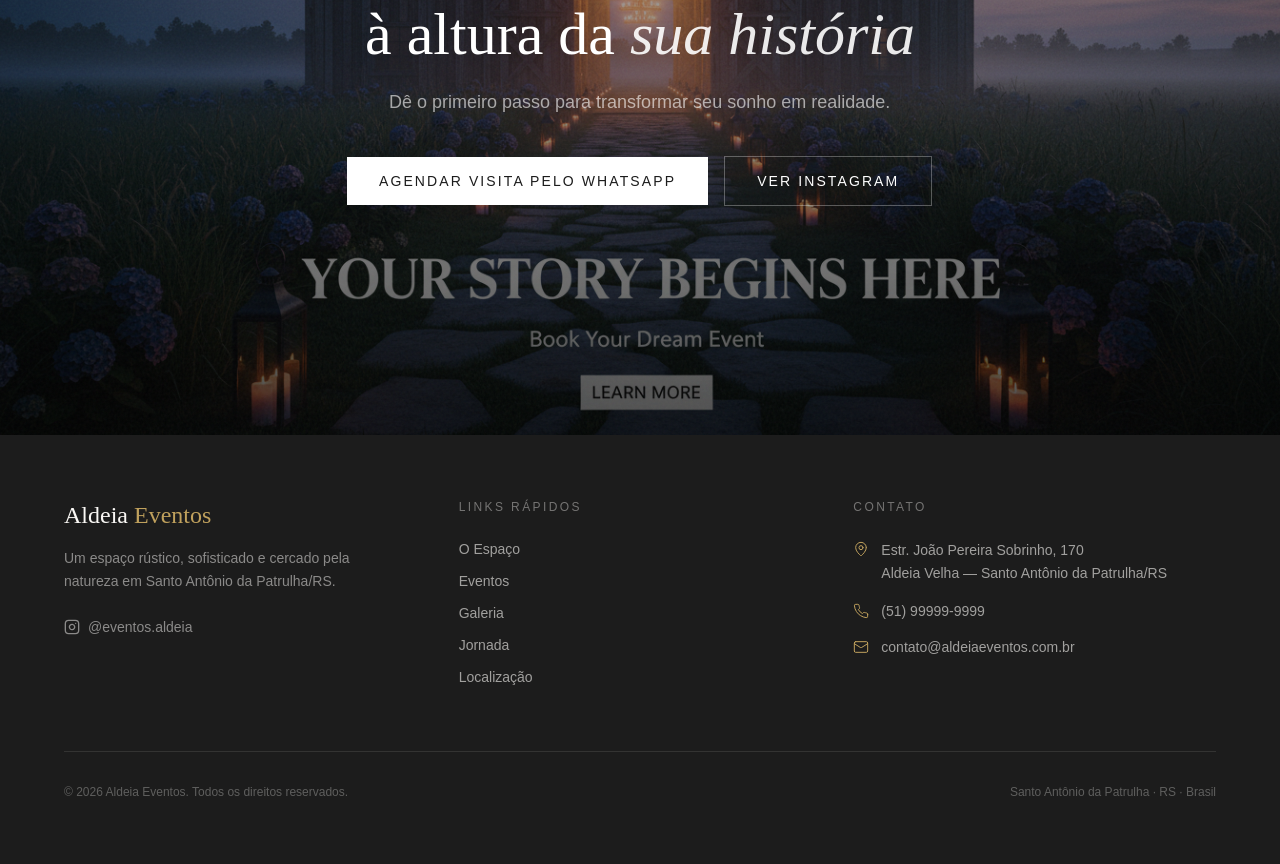
==== commit 8a4306fd: "Primeira rodada de ajustes" ====
--- a/index.html
+++ b/index.html
@@ -1,105 +1,826 @@
-<!doctype html>
+<!DOCTYPE html>
 <html lang="pt-BR">
-  <head>
-    <meta charset="utf-8">
-    <meta name="viewport" content="width=device-width, initial-scale=1">
-    <title>Aldeia Eventos</title>
-    <meta name="description" content="Aldeia Eventos: espaço rústico sofisticado cercado pela natureza para casamentos, celebrações e eventos especiais em Santo Antônio da Patrulha, RS.">
-
-    <!-- Social / PWA -->
-    <link rel="icon" href="assets/asset_d5270761a62e622bd355c4063a773629.png" type="image/png">
-    <link rel="manifest" href="manifest.json">
-    <link rel="canonical" href=".">
-    <meta property="og:title" content="Aldeia Eventos — Espaço para Eventos">
-    <meta property="og:description" content="Um espaço rústico, sofisticado e cercado pela natureza para celebrar histórias únicas.">
-    <meta property="og:type" content="website">
-    <meta property="og:site_name" content="Aldeia Eventos">
-    <meta property="og:image" content="assets/asset_d5270761a62e622bd355c4063a773629.png/v1/fill/w_1200,h_630/13cc18931_logo.png">
-    <meta name="twitter:card" content="summary_large_image">
-    <meta name="twitter:title" content="Aldeia Eventos">
-    <meta name="twitter:description" content="Uma experiência cinematográfica em um espaço rústico sofisticado para celebrar histórias únicas.">
-    <meta name="twitter:image" content="assets/asset_d5270761a62e622bd355c4063a773629.png/v1/fill/w_1200,h_630/13cc18931_logo.png">
-
-    <!-- Styles -->
-    <link rel="stylesheet" href="assets/site.css">
-
-    <style>
-      /* Minimal inline styles kept for loader animation */
-      @keyframes spinner { to { transform: rotate(360deg); } }
-      .offline-loader { display: none; }
-      .offline-loader .offline-loader-spinner { width: 36px; height: 36px; border: 4px solid rgba(0,0,0,0.1); border-top-color: #333; border-radius: 50%; animation: spinner 1s linear infinite; }
-    </style>
-  </head>
-
-  <body>
-    <!-- Offline loader -->
-    <div class="offline-loader" aria-hidden="true">
-      <div class="offline-loader-content">
-        <div class="offline-loader-brand"><span>Aldeia</span> <span>Eventos</span></div>
-        <div class="offline-loader-spinner"></div>
-        <div class="offline-loader-label">Carregando</div>
+<head>
+  <meta charset="utf-8">
+  <meta name="viewport" content="width=device-width, initial-scale=1.0">
+  <title>Aldeia Eventos</title>
+
+  <meta name="description" content="Aldeia Eventos: espaço rústico sofisticado cercado pela natureza para casamentos, celebrações e eventos especiais em Santo Antônio da Patrulha, RS.">
+
+  <!-- Ícone e PWA -->
+  <link rel="icon" type="image/svg+xml" href="assets/asset_d5270761a62e622bd355c4063a773629.png">
+  <link rel="manifest" href="manifest.json">
+  <link rel="canonical" href=".">
+
+  <!-- Open Graph -->
+  <meta property="og:title" content="Aldeia Eventos — Espaço para Eventos">
+  <meta property="og:description" content="Um espaço rústico, sofisticado e cercado pela natureza para celebrar histórias únicas.">
+  <meta property="og:type" content="website">
+  <meta property="og:url" content=".">
+  <meta property="og:site_name" content="Aldeia Eventos">
+  <meta property="og:image" content="assets/asset_d5270761a62e622bd355c4063a773629.png/v1/fill/w_1200,h_630/13cc18931_logo.png">
+
+  <!-- Twitter -->
+  <meta name="twitter:card" content="summary_large_image">
+  <meta name="twitter:url" content=".">
+  <meta name="twitter:title" content="Aldeia Eventos">
+  <meta name="twitter:description" content="Uma experiência cinematográfica em um espaço rústico sofisticado para celebrar histórias únicas.">
+  <meta name="twitter:image" content="assets/asset_d5270761a62e622bd355c4063a773629.png/v1/fill/w_1200,h_630/13cc18931_logo.png">
+
+  <!-- Mobile web app -->
+  <meta name="mobile-web-app-capable" content="yes">
+  <meta name="apple-mobile-web-app-status-bar-style" content="black">
+  <meta name="apple-mobile-web-app-title" content="Aldeia Eventos">
+
+  <!-- Estilos -->
+  <link rel="stylesheet" href="assets/site.css">
+
+  <style>
+    @keyframes badge-spin {
+      from { transform: rotate(0deg); }
+      to   { transform: rotate(360deg); }
+    }
+    .badge-spinner { animation: badge-spin 1s linear infinite; }
+
+    @keyframes base44-fade-in {
+      from { opacity: 0; }
+      to   { opacity: 1; }
+    }
+
+    @keyframes base44-scale-in {
+      from { opacity: 0; transform: scale(0.95); }
+      to   { opacity: 1; transform: scale(1); }
+    }
+  </style>
+</head>
+
+<body class="offline-loading">
+
+  <!-- ============================================================ -->
+  <!-- Loader inicial (enquanto a página carrega)                   -->
+  <!-- ============================================================ -->
+  <div class="offline-loader" aria-hidden="true">
+    <div class="offline-loader-content">
+      <div class="offline-loader-brand">
+        <span>Aldeia</span> <span>Eventos</span>
       </div>
+      <div class="offline-loader-spinner"></div>
+      <div class="offline-loader-label">Carregando</div>
     </div>
-
-    <!-- App root -->
-    <div id="root">
-      <!-- Header / Navigation -->
-      <header class="site-header">
-        <nav class="site-nav">
-          <a class="site-logo" href="#hero">Aldeia <span>Eventos</span></a>
-          <ul class="nav-list">
-            <li><a href="#hero">Início</a></li>
-            <li><a href="#manifesto">O Espaço</a></li>
-            <li><a href="#eventos">Eventos</a></li>
-            <li><a href="#galeria">Galeria</a></li>
-            <li><a href="#jornada">Jornada</a></li>
-            <li><a href="#localizacao">Localização</a></li>
-            <li><a class="btn-visit" href="https://wa.me/5551999999999" target="_blank" rel="noopener noreferrer">Agendar Visita</a></li>
-          </ul>
-        </nav>
-      </header>
-
-      <main>
-        <!-- Hero -->
-        <section id="hero" class="hero">
-          <div class="hero-inner">
-            <h1>Aldeia Eventos</h1>
-            <p>Um espaço rústico e sofisticado cercado pela natureza para celebrar histórias únicas.</p>
-          </div>
-        </section>
-
-        <!-- Conteúdo: mantenha seções semânticas para legibilidade -->
-        <section id="manifesto">
-          <h2>O Espaço</h2>
-          <p>Descrição do espaço, infraestrutura e serviços.</p>
-        </section>
-
-        <section id="eventos">
-          <h2>Eventos</h2>
-        </section>
-
-        <section id="galeria">
-          <h2>Galeria</h2>
-        </section>
-
-        <section id="jornada">
-          <h2>Jornada</h2>
-        </section>
-
-        <section id="localizacao">
-          <h2>Localização</h2>
-        </section>
-      </main>
-
-      <footer>
-        <small>&copy; <span id="year">2026</span> Aldeia Eventos</small>
+  </div>
+
+  <div id="root">
+    <div class="min-h-screen bg-background offline-page-shell">
+
+      <!-- ============================================================ -->
+      <!-- HEADER / NAVEGAÇÃO                                           -->
+      <!-- ============================================================ -->
+      <nav class="fixed top-0 left-0 right-0 z-50 transition-all duration-700 bg-transparent" style="transform: none;">
+        <div class="max-w-7xl mx-auto px-6 lg:px-12">
+          <div class="flex items-center justify-between h-16 lg:h-20">
+
+            <!-- Logo -->
+            <a href="#hero" class="font-serif text-xl lg:text-2xl tracking-wide">
+              <span class="text-white">Aldeia</span><span class="ml-1 text-white/70">Eventos</span>
+            </a>
+
+            <!-- Menu desktop -->
+            <div class="hidden lg:flex items-center" style="gap: 27px;">
+              <a href="#hero"        class="text-base tracking-widest transition-all duration-300 hover:tracking-[0.2em] text-white/70 hover:text-white">Início</a>
+              <a href="#manifesto"   class="text-base tracking-widest transition-all duration-300 hover:tracking-[0.2em] text-white/70 hover:text-white">O Espaço</a>
+              <a href="#eventos"     class="text-base tracking-widest transition-all duration-300 hover:tracking-[0.2em] text-white/70 hover:text-white">Eventos</a>
+              <a href="#galeria"     class="text-base tracking-widest transition-all duration-300 hover:tracking-[0.2em] text-white/70 hover:text-white">Galeria</a>
+              <a href="#jornada"     class="text-base tracking-widest transition-all duration-300 hover:tracking-[0.2em] text-white/70 hover:text-white">Jornada</a>
+              <a href="#localizacao" class="text-base tracking-widest transition-all duration-300 hover:tracking-[0.2em] text-white/70 hover:text-white">Localização</a>
+              <a href="https://wa.me/5551999999999" target="_blank" rel="noopener noreferrer"
+                 class="text-base tracking-widest px-5 py-2.5 border transition-all duration-300 hover:tracking-[0.15em] border-white/40 text-white hover:bg-white/10">
+                Agendar Visita
+              </a>
+            </div>
+
+            <!-- Botão menu mobile -->
+            <button class="lg:hidden text-white">
+              <svg xmlns="http://www.w3.org/2000/svg" width="24" height="24" viewBox="0 0 24 24" fill="none" stroke="currentColor" stroke-width="2" stroke-linecap="round" stroke-linejoin="round" class="lucide lucide-menu w-6 h-6">
+                <line x1="4" x2="20" y1="12" y2="12"></line>
+                <line x1="4" x2="20" y1="6"  y2="6"></line>
+                <line x1="4" x2="20" y1="18" y2="18"></line>
+              </svg>
+            </button>
+
+          </div>
+        </div>
+      </nav>
+
+      <!-- ============================================================ -->
+      <!-- HERO                                                         -->
+      <!-- ============================================================ -->
+      <section id="hero" class="relative h-screen w-full overflow-hidden film-grain">
+        <div class="absolute inset-0">
+          <img src="assets/asset_89024ae36d46fd8b19f596dffa73525f.png"
+               alt="Aldeia Eventos - Espaço rústico sofisticado cercado pela natureza"
+               class="w-full h-full object-cover animate-ken-burns">
+          <div class="absolute inset-0 bg-gradient-to-b from-black/50 via-black/30 to-black/60"></div>
+        </div>
+
+        <div class="relative z-10 h-full flex flex-col items-center justify-center text-center px-6">
+          <div class="max-w-4xl" style="opacity: 1; filter: none;">
+
+            <p class="text-white/60 text-sm tracking-[0.3em] uppercase mb-6 font-sans" style="opacity: 1; transform: none;">
+              Santo Antônio da Patrulha · RS
+            </p>
+
+            <h1 class="font-serif text-4xl sm:text-5xl md:text-6xl lg:text-7xl text-white leading-tight tracking-tight" style="opacity: 1; transform: none;">
+              Um lugar para celebrar,
+              <em class="italic text-white/90">reunir e se sentir em casa.</em>
+            </h1>
+
+            <p class="mt-6 text-white/70 text-base sm:text-lg max-w-2xl mx-auto leading-relaxed font-sans font-light" style="opacity: 1; transform: none;">
+              Um espaço único onde a natureza, a celebração e as boas histórias se encontram.
+            </p>
+
+            <div class="mt-10 flex flex-col sm:flex-row items-center justify-center gap-4" style="opacity: 1; transform: none;">
+              <a href="https://wa.me/5551999999999" target="_blank" rel="noopener noreferrer"
+                 class="px-8 py-3.5 bg-white text-foreground text-sm tracking-[0.15em] uppercase font-sans font-medium transition-all duration-500 hover:bg-accent hover:text-white hover:tracking-[0.2em]">
+                Agendar Visita
+              </a>
+              <a href="#manifesto"
+                 class="px-8 py-3.5 border border-white/30 text-white text-sm tracking-[0.15em] uppercase font-sans transition-all duration-500 hover:bg-white/10 hover:tracking-[0.2em] hover:border-white/50">
+                Conhecer o Espaço
+              </a>
+            </div>
+
+          </div>
+
+          <!-- Seta animada -->
+          <div class="absolute bottom-8 left-1/2 -translate-x-1/2" style="opacity: 1;">
+            <div style="transform: translateY(7.98207px);">
+              <svg xmlns="http://www.w3.org/2000/svg" width="24" height="24" viewBox="0 0 24 24" fill="none" stroke="currentColor" stroke-width="2" stroke-linecap="round" stroke-linejoin="round" class="lucide lucide-chevron-down w-6 h-6 text-white/40">
+                <path d="m6 9 6 6 6-6"></path>
+              </svg>
+            </div>
+          </div>
+        </div>
+      </section>
+
+      <!-- ============================================================ -->
+      <!-- MANIFESTO / O ESPAÇO                                         -->
+      <!-- ============================================================ -->
+      <section id="manifesto" class="relative py-24 md:py-36 px-6 overflow-hidden">
+        <div class="absolute top-0 left-1/2 -translate-x-1/2 w-px h-20 bg-gradient-to-b from-transparent to-accent/30"></div>
+
+        <div class="max-w-3xl mx-auto text-center">
+
+          <div class="" data-offline-reveal="up" style="opacity: 0; transform: translateY(40px);">
+            <p class="text-accent text-sm tracking-[0.3em] uppercase mb-8 font-sans">Nossa Essência</p>
+          </div>
+
+          <div class="" data-offline-reveal="up" style="opacity: 0; transform: translateY(40px);">
+            <h2 class="font-serif text-3xl sm:text-4xl md:text-5xl leading-snug text-foreground">
+              Entre a natureza, a arquitetura rústica e a luz dos encontros
+            </h2>
+          </div>
+
+          <div class="" data-offline-reveal="up" style="opacity: 0; transform: translateY(40px);">
+            <p class="mt-8 text-muted-foreground text-lg md:text-xl leading-relaxed font-sans font-light max-w-2xl mx-auto">
+              O Aldeia Eventos foi pensado para transformar celebrações em memórias inesquecíveis.
+              Um lugar onde cada detalhe — da madeira que acolhe à brisa que envolve — conta a sua história.
+            </p>
+          </div>
+
+          <div class="" data-offline-reveal="up" style="opacity: 0; transform: translateY(40px);">
+            <div class="mt-12 flex items-center justify-center gap-8">
+              <div class="h-px w-16 bg-accent/40"></div>
+              <span class="text-accent font-serif italic text-lg">Aldeia Eventos</span>
+              <div class="h-px w-16 bg-accent/40"></div>
+            </div>
+          </div>
+
+        </div>
+      </section>
+
+      <!-- ============================================================ -->
+      <!-- EVENTOS                                                      -->
+      <!-- ============================================================ -->
+      <section id="eventos" class="py-24 md:py-36 px-6">
+        <div class="max-w-7xl mx-auto">
+
+          <div class="" data-offline-reveal="up" style="opacity: 0; transform: translateY(40px);">
+            <p class="text-accent text-sm tracking-[0.3em] uppercase mb-4 font-sans text-center">Celebrações</p>
+            <h2 class="font-serif text-3xl sm:text-4xl md:text-5xl text-center text-foreground mb-16">
+              Cada evento, uma história
+            </h2>
+          </div>
+
+          <div class="grid grid-cols-1 md:grid-cols-3 gap-4 md:gap-6">
+
+            <!-- Card: Casamentos -->
+            <div class="" data-offline-reveal="up" style="opacity: 0; transform: translateY(40px);">
+              <div class="relative group cursor-pointer overflow-hidden" style="aspect-ratio: 3 / 4;">
+                <img src="assets/asset_3272a17554382cfdd85bc21b970af44d.png" alt="Casamentos"
+                     class="absolute inset-0 w-full h-full object-cover" style="transform: none;">
+                <div class="absolute inset-0 bg-gradient-to-t from-black/80 via-black/30 to-transparent" style="opacity: 0.7;"></div>
+                <div class="absolute inset-0 z-10 flex flex-col justify-end p-6 md:p-8">
+                  <div style="transform: none;">
+                    <svg xmlns="http://www.w3.org/2000/svg" width="24" height="24" viewBox="0 0 24 24" fill="none" stroke="currentColor" stroke-width="1.5" stroke-linecap="round" stroke-linejoin="round" class="lucide lucide-heart w-5 h-5 text-accent mb-3">
+                      <path d="M19 14c1.49-1.46 3-3.21 3-5.5A5.5 5.5 0 0 0 16.5 3c-1.76 0-3 .5-4.5 2-1.5-1.5-2.74-2-4.5-2A5.5 5.5 0 0 0 2 8.5c0 2.3 1.5 4.05 3 5.5l7 7Z"></path>
+                    </svg>
+                    <p class="text-white/50 text-xs tracking-[0.2em] uppercase font-sans mb-1">O cenário dos seus sonhos</p>
+                    <h3 class="font-serif text-2xl md:text-3xl text-white mb-3">Casamentos</h3>
+                    <p class="text-white/70 text-sm leading-relaxed font-sans font-light max-w-xs" data-offline-reveal="up" style="opacity: 0; transform: translateY(10px);">
+                      Celebre o amor em um espaço que une a elegância rústica à magia da natureza.
+                      Cada casamento no Aldeia é único e inesquecível.
+                    </p>
+                  </div>
+                </div>
+              </div>
+            </div>
+
+            <!-- Card: Eventos Corporativos -->
+            <div class="" data-offline-reveal="up" style="opacity: 0; transform: translateY(40px);">
+              <div class="relative group cursor-pointer overflow-hidden" style="aspect-ratio: 3 / 4;">
+                <img src="assets/asset_913474c6159866106902d4d153a26661.png" alt="Eventos Corporativos"
+                     class="absolute inset-0 w-full h-full object-cover" style="transform: none;">
+                <div class="absolute inset-0 bg-gradient-to-t from-black/80 via-black/30 to-transparent" style="opacity: 0.7;"></div>
+                <div class="absolute inset-0 z-10 flex flex-col justify-end p-6 md:p-8">
+                  <div style="transform: none;">
+                    <svg xmlns="http://www.w3.org/2000/svg" width="24" height="24" viewBox="0 0 24 24" fill="none" stroke="currentColor" stroke-width="1.5" stroke-linecap="round" stroke-linejoin="round" class="lucide lucide-briefcase w-5 h-5 text-accent mb-3">
+                      <path d="M16 20V4a2 2 0 0 0-2-2h-4a2 2 0 0 0-2 2v16"></path>
+                      <rect width="20" height="14" x="2" y="6" rx="2"></rect>
+                    </svg>
+                    <p class="text-white/50 text-xs tracking-[0.2em] uppercase font-sans mb-1">Conexões que inspiram</p>
+                    <h3 class="font-serif text-2xl md:text-3xl text-white mb-3">Eventos Corporativos</h3>
+                    <p class="text-white/70 text-sm leading-relaxed font-sans font-light max-w-xs" data-offline-reveal="up" style="opacity: 0; transform: translateY(10px);">
+                      Um ambiente sofisticado e diferenciado para encontros empresariais, confraternizações e experiências que fortalecem equipes.
+                    </p>
+                  </div>
+                </div>
+              </div>
+            </div>
+
+            <!-- Card: Celebrações Privadas -->
+            <div class="" data-offline-reveal="up" style="opacity: 0; transform: translateY(40px);">
+              <div class="relative group cursor-pointer overflow-hidden" style="aspect-ratio: 3 / 4;">
+                <img src="assets/asset_81efa639805484e524db92d422871417.png" alt="Celebrações Privadas"
+                     class="absolute inset-0 w-full h-full object-cover" style="transform: none;">
+                <div class="absolute inset-0 bg-gradient-to-t from-black/80 via-black/30 to-transparent" style="opacity: 0.7;"></div>
+                <div class="absolute inset-0 z-10 flex flex-col justify-end p-6 md:p-8">
+                  <div style="transform: none;">
+                    <svg xmlns="http://www.w3.org/2000/svg" width="24" height="24" viewBox="0 0 24 24" fill="none" stroke="currentColor" stroke-width="1.5" stroke-linecap="round" stroke-linejoin="round" class="lucide lucide-sparkles w-5 h-5 text-accent mb-3">
+                      <path d="M9.937 15.5A2 2 0 0 0 8.5 14.063l-6.135-1.582a.5.5 0 0 1 0-.962L8.5 9.936A2 2 0 0 0 9.937 8.5l1.582-6.135a.5.5 0 0 1 .963 0L14.063 8.5A2 2 0 0 0 15.5 9.937l6.135 1.581a.5.5 0 0 1 0 .964L15.5 14.063a2 2 0 0 0-1.437 1.437l-1.582 6.135a.5.5 0 0 1-.963 0z"></path>
+                      <path d="M20 3v4"></path>
+                      <path d="M22 5h-4"></path>
+                      <path d="M4 17v2"></path>
+                      <path d="M5 18H3"></path>
+                    </svg>
+                    <p class="text-white/50 text-xs tracking-[0.2em] uppercase font-sans mb-1">Momentos que ficam</p>
+                    <h3 class="font-serif text-2xl md:text-3xl text-white mb-3">Celebrações Privadas</h3>
+                    <p class="text-white/70 text-sm leading-relaxed font-sans font-light max-w-xs" data-offline-reveal="up" style="opacity: 0; transform: translateY(10px);">
+                      Aniversários, formaturas e reuniões especiais merecem um cenário à altura.
+                      Crie memórias em um lugar extraordinário.
+                    </p>
+                  </div>
+                </div>
+              </div>
+            </div>
+
+          </div>
+        </div>
+      </section>
+
+      <!-- ============================================================ -->
+      <!-- GALERIA                                                      -->
+      <!-- ============================================================ -->
+      <section id="galeria" class="py-24 md:py-36 px-6 bg-muted/50">
+        <div class="max-w-7xl mx-auto">
+
+          <div class="" data-offline-reveal="up" style="opacity: 0; transform: translateY(40px);">
+            <p class="text-accent text-sm tracking-[0.3em] uppercase mb-4 font-sans text-center">Galeria</p>
+            <h2 class="font-serif text-3xl sm:text-4xl md:text-5xl text-center text-foreground mb-16">
+              Imagens que contam histórias
+            </h2>
+          </div>
+
+          <div class="grid grid-cols-2 md:grid-cols-4 gap-3 md:gap-4 auto-rows-[200px] md:auto-rows-[250px]">
+
+            <div class="col-span-2 row-span-2 overflow-hidden" data-offline-reveal="up" style="opacity: 0; transform: translateY(40px);">
+              <div class="relative w-full h-full cursor-pointer group">
+                <img src="assets/asset_89024ae36d46fd8b19f596dffa73525f.png" alt="Aldeia Eventos - Espaço principal"
+                     class="w-full h-full object-cover transition-transform duration-700 group-hover:scale-105">
+                <div class="absolute inset-0 bg-primary/0 group-hover:bg-primary/20 transition-colors duration-500"></div>
+              </div>
+            </div>
+
+            <div class="col-span-1 row-span-1 overflow-hidden" data-offline-reveal="up" style="opacity: 0; transform: translateY(40px);">
+              <div class="relative w-full h-full cursor-pointer group">
+                <img src="assets/asset_3272a17554382cfdd85bc21b970af44d.png" alt="Cerimônia de casamento"
+                     class="w-full h-full object-cover transition-transform duration-700 group-hover:scale-105">
+                <div class="absolute inset-0 bg-primary/0 group-hover:bg-primary/20 transition-colors duration-500"></div>
+              </div>
+            </div>
+
+            <div class="col-span-1 row-span-1 overflow-hidden" data-offline-reveal="up" style="opacity: 0; transform: translateY(40px);">
+              <div class="relative w-full h-full cursor-pointer group">
+                <img src="assets/asset_57825f7fdb0718dc023b707a9db94e61.png" alt="Detalhes da mesa"
+                     class="w-full h-full object-cover transition-transform duration-700 group-hover:scale-105">
+                <div class="absolute inset-0 bg-primary/0 group-hover:bg-primary/20 transition-colors duration-500"></div>
+              </div>
+            </div>
+
+            <div class="col-span-1 row-span-2 overflow-hidden" data-offline-reveal="up" style="opacity: 0; transform: translateY(40px);">
+              <div class="relative w-full h-full cursor-pointer group">
+                <img src="assets/asset_57342318fda266f8080e144cdc8c6672.png" alt="Área verde ao entardecer"
+                     class="w-full h-full object-cover transition-transform duration-700 group-hover:scale-105">
+                <div class="absolute inset-0 bg-primary/0 group-hover:bg-primary/20 transition-colors duration-500"></div>
+              </div>
+            </div>
+
+            <div class="col-span-1 row-span-1 overflow-hidden" data-offline-reveal="up" style="opacity: 0; transform: translateY(40px);">
+              <div class="relative w-full h-full cursor-pointer group">
+                <img src="assets/asset_daf8e5578ccd3fe29eae7a03002554e2.png" alt="Interior do galpão"
+                     class="w-full h-full object-cover transition-transform duration-700 group-hover:scale-105">
+                <div class="absolute inset-0 bg-primary/0 group-hover:bg-primary/20 transition-colors duration-500"></div>
+              </div>
+            </div>
+
+            <div class="col-span-2 row-span-1 overflow-hidden" data-offline-reveal="up" style="opacity: 0; transform: translateY(40px);">
+              <div class="relative w-full h-full cursor-pointer group">
+                <img src="assets/asset_e64ed9f206ae7b1b4d6f83b8c6747a00.png" alt="Vista aérea do espaço"
+                     class="w-full h-full object-cover transition-transform duration-700 group-hover:scale-105">
+                <div class="absolute inset-0 bg-primary/0 group-hover:bg-primary/20 transition-colors duration-500"></div>
+              </div>
+            </div>
+
+            <div class="col-span-1 row-span-1 overflow-hidden" data-offline-reveal="up" style="opacity: 0; transform: translateY(40px);">
+              <div class="relative w-full h-full cursor-pointer group">
+                <img src="assets/asset_733ff367998899de0d3eb226148d86eb.png" alt="Arco floral"
+                     class="w-full h-full object-cover transition-transform duration-700 group-hover:scale-105">
+                <div class="absolute inset-0 bg-primary/0 group-hover:bg-primary/20 transition-colors duration-500"></div>
+              </div>
+            </div>
+
+            <div class="col-span-1 row-span-1 overflow-hidden" data-offline-reveal="up" style="opacity: 0; transform: translateY(40px);">
+              <div class="relative w-full h-full cursor-pointer group">
+                <img src="assets/asset_81efa639805484e524db92d422871417.png" alt="Celebração privada"
+                     class="w-full h-full object-cover transition-transform duration-700 group-hover:scale-105">
+                <div class="absolute inset-0 bg-primary/0 group-hover:bg-primary/20 transition-colors duration-500"></div>
+              </div>
+            </div>
+
+          </div>
+        </div>
+      </section>
+
+      <!-- ============================================================ -->
+      <!-- DIFERENCIAIS                                                 -->
+      <!-- ============================================================ -->
+      <section class="py-24 md:py-36 px-6">
+        <div class="max-w-6xl mx-auto">
+
+          <div class="" data-offline-reveal="up" style="opacity: 0; transform: translateY(40px);">
+            <p class="text-accent text-sm tracking-[0.3em] uppercase mb-4 font-sans text-center">Diferenciais</p>
+            <h2 class="font-serif text-3xl sm:text-4xl md:text-5xl text-center text-foreground mb-20">
+              Por que escolher a Aldeia?
+            </h2>
+          </div>
+
+          <div class="grid grid-cols-1 sm:grid-cols-2 lg:grid-cols-4 gap-12 lg:gap-8">
+
+            <!-- 800m² construído -->
+            <div class="" data-offline-reveal="up" style="opacity: 0; transform: translateY(40px);">
+              <div class="text-center group">
+                <svg xmlns="http://www.w3.org/2000/svg" width="24" height="24" viewBox="0 0 24 24" fill="none" stroke="currentColor" stroke-width="1.2" stroke-linecap="round" stroke-linejoin="round" class="lucide lucide-mountain w-6 h-6 text-accent mx-auto mb-6 transition-transform duration-500 group-hover:scale-110">
+                  <path d="m8 3 4 8 5-5 5 15H2L8 3z"></path>
+                </svg>
+                <span class="font-serif text-4xl md:text-5xl text-foreground">800<span class="text-accent">m²</span></span>
+                <p class="text-muted-foreground text-xs tracking-[0.2em] uppercase mt-2 mb-4 font-sans">de área construída</p>
+                <h3 class="font-serif text-xl text-foreground mb-2">Galpão rústico e acolhedor</h3>
+                <p class="text-muted-foreground text-sm leading-relaxed font-sans font-light">
+                  Um espaço pensado para reunir pessoas, celebrar momentos especiais e fazer todos se sentirem em casa.
+                </p>
+              </div>
+            </div>
+
+            <!-- 3000m² área verde -->
+            <div class="" data-offline-reveal="up" style="opacity: 0; transform: translateY(40px);">
+              <div class="text-center group">
+                <svg xmlns="http://www.w3.org/2000/svg" width="24" height="24" viewBox="0 0 24 24" fill="none" stroke="currentColor" stroke-width="1.2" stroke-linecap="round" stroke-linejoin="round" class="lucide lucide-trees w-6 h-6 text-accent mx-auto mb-6 transition-transform duration-500 group-hover:scale-110">
+                  <path d="M10 10v.2A3 3 0 0 1 8.9 16H5a3 3 0 0 1-1-5.8V10a3 3 0 0 1 6 0Z"></path>
+                  <path d="M7 16v6"></path>
+                  <path d="M13 19v3"></path>
+                  <path d="M12 19h8.3a1 1 0 0 0 .7-1.7L18 14h.3a1 1 0 0 0 .7-1.7L16 9h.2a1 1 0 0 0 .8-1.7L13 3l-1.4 1.5"></path>
+                </svg>
+                <span class="font-serif text-4xl md:text-5xl text-foreground">3000<span class="text-accent">m²</span></span>
+                <p class="text-muted-foreground text-xs tracking-[0.2em] uppercase mt-2 mb-4 font-sans">de área verde</p>
+                <h3 class="font-serif text-xl text-foreground mb-2">Natureza para desacelerar</h3>
+                <p class="text-muted-foreground text-sm leading-relaxed font-sans font-light">
+                  Cercado pelo verde, é o lugar perfeito para respirar fundo, aproveitar a tranquilidade e criar boas memórias.
+                </p>
+              </div>
+            </div>
+
+            <!-- 350 convidados -->
+            <div class="" data-offline-reveal="up" style="opacity: 0; transform: translateY(40px);">
+              <div class="text-center group">
+                <svg xmlns="http://www.w3.org/2000/svg" width="24" height="24" viewBox="0 0 24 24" fill="none" stroke="currentColor" stroke-width="1.2" stroke-linecap="round" stroke-linejoin="round" class="lucide lucide-users w-6 h-6 text-accent mx-auto mb-6 transition-transform duration-500 group-hover:scale-110">
+                  <path d="M16 21v-2a4 4 0 0 0-4-4H6a4 4 0 0 0-4 4v2"></path>
+                  <circle cx="9" cy="7" r="4"></circle>
+                  <path d="M22 21v-2a4 4 0 0 0-3-3.87"></path>
+                  <path d="M16 3.13a4 4 0 0 1 0 7.75"></path>
+                </svg>
+                <span class="font-serif text-4xl md:text-5xl text-foreground">150<span class="text-accent"></span></span>
+                <p class="text-muted-foreground text-xs tracking-[0.2em] uppercase mt-2 mb-4 font-sans">convidados</p>
+                <h3 class="font-serif text-xl text-foreground mb-2">Celebrações com conforto</h3>
+                <p class="text-muted-foreground text-sm leading-relaxed font-sans font-light">
+                  Ideal para eventos intimistas, com espaço para aproveitar a área verde, piscina, quiosque e toda a estrutura da Aldeia.
+                </p>
+              </div>
+            </div>
+
+            <!-- 10min do centro -->
+            <div class="" data-offline-reveal="up" style="opacity: 0; transform: translateY(40px);">
+              <div class="text-center group">
+                <svg xmlns="http://www.w3.org/2000/svg" width="24" height="24" viewBox="0 0 24 24" fill="none" stroke="currentColor" stroke-width="1.2" stroke-linecap="round" stroke-linejoin="round" class="lucide lucide-map-pin w-6 h-6 text-accent mx-auto mb-6 transition-transform duration-500 group-hover:scale-110">
+                  <path d="M20 10c0 4.993-5.539 10.193-7.399 11.799a1 1 0 0 1-1.202 0C9.539 20.193 4 14.993 4 10a8 8 0 0 1 16 0"></path>
+                  <circle cx="12" cy="10" r="3"></circle>
+                </svg>
+                <span class="font-serif text-4xl md:text-5xl text-foreground">4<span class="text-accent">Km</span></span>
+                <p class="text-muted-foreground text-xs tracking-[0.2em] uppercase mt-2 mb-4 font-sans">do centro</p>
+                <h3 class="font-serif text-xl text-foreground mb-2">Fácil acesso, sem abrir mão da tranquilidade</h3>
+                <p class="text-muted-foreground text-sm leading-relaxed font-sans font-light">
+                  Em Santo Antônio da Patrulha, perto da cidade e cercado pela natureza.
+                </p>
+              </div>
+            </div>
+
+          </div>
+        </div>
+      </section>
+
+      <!-- ============================================================ -->
+      <!-- JORNADA                                                      -->
+      <!-- ============================================================ -->
+      <section id="jornada" class="py-24 md:py-36 px-6 bg-muted/30">
+        <div class="max-w-4xl mx-auto">
+
+          <div class="" data-offline-reveal="up" style="opacity: 0; transform: translateY(40px);">
+            <p class="text-accent text-sm tracking-[0.3em] uppercase mb-4 font-sans text-center">A Jornada</p>
+            <h2 class="font-serif text-3xl sm:text-4xl md:text-5xl text-center text-foreground mb-6">
+              Da primeira visita ao último brinde
+            </h2>
+            <p class="text-muted-foreground text-center text-lg font-sans font-light max-w-xl mx-auto mb-20">
+              Cada etapa é pensada para que sua experiência seja tão especial quanto a celebração.
+            </p>
+          </div>
+
+          <div class="relative">
+            <!-- Linha vertical da timeline -->
+            <div class="absolute left-6 md:left-1/2 md:-translate-x-px top-0 bottom-0 w-px bg-gradient-to-b from-accent/20 via-accent/40 to-accent/20"></div>
+
+            <div class="space-y-16 md:space-y-20">
+
+              <!-- Etapa 1 -->
+              <div class="" data-offline-reveal="up" style="opacity: 0; transform: translateY(40px);">
+                <div class="relative flex items-start gap-8 md:flex-row">
+                  <div class="flex-1 pl-16 md:pl-0 md:text-right md:pr-16">
+                    <p class="text-accent text-xs tracking-[0.25em] uppercase font-sans mb-2">Etapa 1</p>
+                    <h3 class="font-serif text-2xl text-foreground mb-3">Visita</h3>
+                    <p class="text-muted-foreground text-sm leading-relaxed font-sans font-light">
+                      Conheça o espaço pessoalmente e sinta a energia do Aldeia. Agende um horário exclusivo.
+                    </p>
+                  </div>
+                  <div class="absolute left-6 md:left-1/2 -translate-x-1/2 w-3 h-3 rounded-full bg-accent border-2 border-background shadow-sm"></div>
+                  <div class="hidden md:block flex-1"></div>
+                </div>
+              </div>
+
+              <!-- Etapa 2 -->
+              <div class="" data-offline-reveal="up" style="opacity: 0; transform: translateY(40px);">
+                <div class="relative flex items-start gap-8 md:flex-row-reverse">
+                  <div class="flex-1 pl-16 md:pl-0 md:text-left md:pl-16">
+                    <p class="text-accent text-xs tracking-[0.25em] uppercase font-sans mb-2">Etapa 2</p>
+                    <h3 class="font-serif text-2xl text-foreground mb-3">Planejamento</h3>
+                    <p class="text-muted-foreground text-sm leading-relaxed font-sans font-light">
+                      Nossa equipe ajuda a desenhar cada detalhe do seu evento, respeitando sua visão.
+                    </p>
+                  </div>
+                  <div class="absolute left-6 md:left-1/2 -translate-x-1/2 w-3 h-3 rounded-full bg-accent border-2 border-background shadow-sm"></div>
+                  <div class="hidden md:block flex-1"></div>
+                </div>
+              </div>
+
+              <!-- Etapa 3 -->
+              <div class="" data-offline-reveal="up" style="opacity: 0; transform: translateY(40px);">
+                <div class="relative flex items-start gap-8 md:flex-row">
+                  <div class="flex-1 pl-16 md:pl-0 md:text-right md:pr-16">
+                    <p class="text-accent text-xs tracking-[0.25em] uppercase font-sans mb-2">Etapa 3</p>
+                    <h3 class="font-serif text-2xl text-foreground mb-3">Montagem</h3>
+                    <p class="text-muted-foreground text-sm leading-relaxed font-sans font-light">
+                      Transformamos o espaço no cenário perfeito para a sua celebração com cuidado e atenção.
+                    </p>
+                  </div>
+                  <div class="absolute left-6 md:left-1/2 -translate-x-1/2 w-3 h-3 rounded-full bg-accent border-2 border-background shadow-sm"></div>
+                  <div class="hidden md:block flex-1"></div>
+                </div>
+              </div>
+
+              <!-- Etapa 4 -->
+              <div class="" data-offline-reveal="up" style="opacity: 0; transform: translateY(40px);">
+                <div class="relative flex items-start gap-8 md:flex-row-reverse">
+                  <div class="flex-1 pl-16 md:pl-0 md:text-left md:pl-16">
+                    <p class="text-accent text-xs tracking-[0.25em] uppercase font-sans mb-2">Etapa 4</p>
+                    <h3 class="font-serif text-2xl text-foreground mb-3">Celebração</h3>
+                    <p class="text-muted-foreground text-sm leading-relaxed font-sans font-light">
+                      O grande dia chega. Tudo preparado para que você viva intensamente cada momento.
+                    </p>
+                  </div>
+                  <div class="absolute left-6 md:left-1/2 -translate-x-1/2 w-3 h-3 rounded-full bg-accent border-2 border-background shadow-sm"></div>
+                  <div class="hidden md:block flex-1"></div>
+                </div>
+              </div>
+
+              <!-- Etapa 5 -->
+              <div class="" data-offline-reveal="up" style="opacity: 0; transform: translateY(40px);">
+                <div class="relative flex items-start gap-8 md:flex-row">
+                  <div class="flex-1 pl-16 md:pl-0 md:text-right md:pr-16">
+                    <p class="text-accent text-xs tracking-[0.25em] uppercase font-sans mb-2">Etapa 5</p>
+                    <h3 class="font-serif text-2xl text-foreground mb-3">Memória</h3>
+                    <p class="text-muted-foreground text-sm leading-relaxed font-sans font-light">
+                      O que fica são as lembranças, os sorrisos e a certeza de que foi inesquecível.
+                    </p>
+                  </div>
+                  <div class="absolute left-6 md:left-1/2 -translate-x-1/2 w-3 h-3 rounded-full bg-accent border-2 border-background shadow-sm"></div>
+                  <div class="hidden md:block flex-1"></div>
+                </div>
+              </div>
+
+            </div>
+          </div>
+        </div>
+      </section>
+
+      <!-- ============================================================ -->
+      <!-- DEPOIMENTOS                                                  -->
+      <!-- ============================================================ -->
+      <section class="py-24 md:py-36 px-6">
+        <div class="max-w-3xl mx-auto text-center">
+
+          <div class="" data-offline-reveal="up" style="opacity: 0; transform: translateY(40px);">
+            <p class="text-accent text-sm tracking-[0.3em] uppercase mb-4 font-sans">Depoimentos</p>
+            <h2 class="font-serif text-3xl sm:text-4xl md:text-5xl text-foreground mb-16">
+              Quem viveu, recomenda
+            </h2>
+          </div>
+
+          <div class="relative min-h-[280px] flex flex-col items-center justify-center">
+            <svg xmlns="http://www.w3.org/2000/svg" width="24" height="24" viewBox="0 0 24 24" fill="none" stroke="currentColor" stroke-width="1" stroke-linecap="round" stroke-linejoin="round" class="lucide lucide-quote w-8 h-8 text-accent/30 mb-8">
+              <path d="M16 3a2 2 0 0 0-2 2v6a2 2 0 0 0 2 2 1 1 0 0 1 1 1v1a2 2 0 0 1-2 2 1 1 0 0 0-1 1v2a1 1 0 0 0 1 1 6 6 0 0 0 6-6V5a2 2 0 0 0-2-2z"></path>
+              <path d="M5 3a2 2 0 0 0-2 2v6a2 2 0 0 0 2 2 1 1 0 0 1 1 1v1a2 2 0 0 1-2 2 1 1 0 0 0-1 1v2a1 1 0 0 0 1 1 6 6 0 0 0 6-6V5a2 2 0 0 0-2-2z"></path>
+            </svg>
+
+            <div class="text-center" style="opacity: 1; transform: none;">
+              <p class="font-serif text-xl md:text-2xl text-foreground leading-relaxed italic mb-8">
+                "Realizamos nosso evento corporativo no Aldeia e o resultado foi impressionante.
+                Ambiente sofisticado com a acolhida que só a natureza proporciona."
+              </p>
+              <p class="text-foreground font-sans font-medium text-sm tracking-wide">Marcelo Ferreira</p>
+              <p class="text-muted-foreground font-sans text-xs tracking-[0.15em] uppercase mt-1">Evento Corporativo · 2023</p>
+            </div>
+
+            <div class="flex gap-3 mt-12">
+              <button class="w-2 h-2 rounded-full transition-all duration-500 bg-border hover:bg-muted-foreground"></button>
+              <button class="w-2 h-2 rounded-full transition-all duration-500 bg-border hover:bg-muted-foreground"></button>
+              <button class="w-2 h-2 rounded-full transition-all duration-500 bg-accent w-6"></button>
+              <button class="w-2 h-2 rounded-full transition-all duration-500 bg-border hover:bg-muted-foreground"></button>
+            </div>
+          </div>
+
+        </div>
+      </section>
+
+      <!-- ============================================================ -->
+      <!-- LOCALIZAÇÃO                                                  -->
+      <!-- ============================================================ -->
+      <section id="localizacao" class="py-24 md:py-36 px-6 bg-muted/30">
+        <div class="max-w-6xl mx-auto">
+
+          <div class="" data-offline-reveal="up" style="opacity: 0; transform: translateY(40px);">
+            <p class="text-accent text-sm tracking-[0.3em] uppercase mb-4 font-sans text-center">Localização</p>
+            <h2 class="font-serif text-3xl sm:text-4xl md:text-5xl text-center text-foreground mb-6">
+              Onde a natureza encontra a celebração
+            </h2>
+            <p class="text-muted-foreground text-center text-lg font-sans font-light max-w-xl mx-auto mb-16">
+              A poucos minutos do centro de Santo Antônio da Patrulha.
+            </p>
+          </div>
+
+          <div class="grid grid-cols-1 lg:grid-cols-2 gap-8 items-center">
+
+            <!-- Card endereço -->
+            <div class="" data-offline-reveal="right" style="opacity: 0; transform: translateX(40px);">
+              <div class="aspect-[4/3] w-full overflow-hidden">
+                <div class="w-full h-full bg-foreground text-background flex flex-col items-center justify-center p-8 text-center">
+                  <p class="text-accent text-xs tracking-[0.3em] uppercase font-sans mb-4">Mapa offline</p>
+                  <h3 class="font-serif text-2xl md:text-3xl mb-3">Aldeia Eventos</h3>
+                  <p class="text-background/70 text-sm md:text-base font-sans leading-relaxed">
+                    Estr. João Pereira Sobrinho, 170<br>
+                    Aldeia Velha — Santo Antônio da Patrulha/RS
+                  </p>
+                </div>
+              </div>
+            </div>
+
+            <!-- Lista de informações -->
+            <div class="" data-offline-reveal="left" style="opacity: 0; transform: translateX(-40px);">
+              <div class="space-y-8 lg:pl-8">
+
+                <div class="flex items-start gap-4">
+                  <svg xmlns="http://www.w3.org/2000/svg" width="24" height="24" viewBox="0 0 24 24" fill="none" stroke="currentColor" stroke-width="1.5" stroke-linecap="round" stroke-linejoin="round" class="lucide lucide-map-pin w-5 h-5 text-accent mt-1 flex-shrink-0">
+                    <path d="M20 10c0 4.993-5.539 10.193-7.399 11.799a1 1 0 0 1-1.202 0C9.539 20.193 4 14.993 4 10a8 8 0 0 1 16 0"></path>
+                    <circle cx="12" cy="10" r="3"></circle>
+                  </svg>
+                  <div>
+                    <h3 class="font-serif text-lg text-foreground mb-1">Endereço</h3>
+                    <p class="text-muted-foreground text-sm font-sans leading-relaxed">
+                      Estr. João Pereira Sobrinho, 170<br>
+                      Aldeia Velha — Santo Antônio da Patrulha/RS
+                    </p>
+                  </div>
+                </div>
+
+                <div class="flex items-start gap-4">
+                  <svg xmlns="http://www.w3.org/2000/svg" width="24" height="24" viewBox="0 0 24 24" fill="none" stroke="currentColor" stroke-width="1.5" stroke-linecap="round" stroke-linejoin="round" class="lucide lucide-car w-5 h-5 text-accent mt-1 flex-shrink-0">
+                    <path d="M19 17h2c.6 0 1-.4 1-1v-3c0-.9-.7-1.7-1.5-1.9C18.7 10.6 16 10 16 10s-1.3-1.4-2.2-2.3c-.5-.4-1.1-.7-1.8-.7H5c-.6 0-1.1.4-1.4.9l-1.4 2.9A3.7 3.7 0 0 0 2 12v4c0 .6.4 1 1 1h2"></path>
+                    <circle cx="7" cy="17" r="2"></circle>
+                    <path d="M9 17h6"></path>
+                    <circle cx="17" cy="17" r="2"></circle>
+                  </svg>
+                  <div>
+                    <h3 class="font-serif text-lg text-foreground mb-1">Acesso</h3>
+                    <p class="text-muted-foreground text-sm font-sans leading-relaxed">
+                      10 minutos do centro da cidade.<br>
+                      Estacionamento amplo e gratuito.
+                    </p>
+                  </div>
+                </div>
+
+                <div class="flex items-start gap-4">
+                  <svg xmlns="http://www.w3.org/2000/svg" width="24" height="24" viewBox="0 0 24 24" fill="none" stroke="currentColor" stroke-width="1.5" stroke-linecap="round" stroke-linejoin="round" class="lucide lucide-clock w-5 h-5 text-accent mt-1 flex-shrink-0">
+                    <circle cx="12" cy="12" r="10"></circle>
+                    <polyline points="12 6 12 12 16 14"></polyline>
+                  </svg>
+                  <div>
+                    <h3 class="font-serif text-lg text-foreground mb-1">Visitas</h3>
+                    <p class="text-muted-foreground text-sm font-sans leading-relaxed">
+                      Mediante agendamento.<br>
+                      Venha conhecer o espaço pessoalmente.
+                    </p>
+                  </div>
+                </div>
+
+                <a href="https://maps.google.com/?q=Estr.+João+Pereira+Sobrinho+170+Santo+Antônio+da+Patrulha+RS"
+                   target="_blank" rel="noopener noreferrer"
+                   class="inline-block mt-4 text-sm tracking-[0.15em] uppercase font-sans text-primary border-b border-primary/30 pb-1 hover:border-primary transition-colors duration-300">
+                  Abrir no Google Maps
+                </a>
+
+              </div>
+            </div>
+
+          </div>
+        </div>
+      </section>
+
+      <!-- ============================================================ -->
+      <!-- CTA FINAL                                                    -->
+      <!-- ============================================================ -->
+      <section class="relative h-[80vh] min-h-[500px] overflow-hidden film-grain">
+        <div class="absolute inset-0">
+          <img src="assets/asset_d0c92f2c2b302d7ca2d04d3f337f5cc6.png" alt="Aldeia Eventos ao entardecer"
+               class="w-full h-full object-cover">
+          <div class="absolute inset-0 bg-gradient-to-t from-black/70 via-black/40 to-black/30"></div>
+        </div>
+
+        <div class="relative z-10 h-full flex flex-col items-center justify-center text-center px-6">
+
+          <div class="" data-offline-reveal="up" style="opacity: 0; transform: translateY(40px);">
+            <h2 class="font-serif text-3xl sm:text-4xl md:text-5xl lg:text-6xl text-white leading-snug max-w-3xl">
+              Seu evento merece um cenário à altura da
+              <em class="italic text-white/90">sua história</em>
+            </h2>
+          </div>
+
+          <div class="" data-offline-reveal="up" style="opacity: 0; transform: translateY(40px);">
+            <p class="mt-6 text-white/60 text-base sm:text-lg font-sans font-light max-w-lg">
+              Dê o primeiro passo para transformar seu sonho em realidade.
+            </p>
+          </div>
+
+          <div class="" data-offline-reveal="up" style="opacity: 0; transform: translateY(40px);">
+            <div class="mt-10 flex flex-col sm:flex-row items-center gap-4">
+              <a href="https://wa.me/5551999999999" target="_blank" rel="noopener noreferrer"
+                 class="px-8 py-3.5 bg-white text-foreground text-sm tracking-[0.15em] uppercase font-sans font-medium transition-all duration-500 hover:bg-accent hover:text-white hover:tracking-[0.2em]">
+                Agendar Visita pelo WhatsApp
+              </a>
+              <a href="https://instagram.com/eventos.aldeia" target="_blank" rel="noopener noreferrer"
+                 class="px-8 py-3.5 border border-white/30 text-white text-sm tracking-[0.15em] uppercase font-sans transition-all duration-500 hover:bg-white/10 hover:tracking-[0.2em] hover:border-white/50">
+                Ver Instagram
+              </a>
+            </div>
+          </div>
+
+        </div>
+      </section>
+
+      <!-- ============================================================ -->
+      <!-- FOOTER                                                       -->
+      <!-- ============================================================ -->
+      <footer class="bg-foreground text-background/80 py-16 px-6">
+        <div class="max-w-6xl mx-auto">
+          <div class="grid grid-cols-1 md:grid-cols-3 gap-12 md:gap-8">
+
+            <!-- Coluna: Marca -->
+            <div>
+              <h3 class="font-serif text-2xl text-background mb-4">
+                Aldeia <span class="text-accent">Eventos</span>
+              </h3>
+              <p class="text-background/50 text-sm font-sans leading-relaxed max-w-xs">
+                Um espaço rústico, sofisticado e cercado pela natureza em Santo Antônio da Patrulha/RS.
+              </p>
+              <a href="https://instagram.com/eventos.aldeia" target="_blank" rel="noopener noreferrer"
+                 class="inline-flex items-center gap-2 mt-6 text-background/50 text-sm hover:text-accent transition-colors duration-300">
+                <svg xmlns="http://www.w3.org/2000/svg" width="24" height="24" viewBox="0 0 24 24" fill="none" stroke="currentColor" stroke-width="2" stroke-linecap="round" stroke-linejoin="round" class="lucide lucide-instagram w-4 h-4">
+                  <rect width="20" height="20" x="2" y="2" rx="5" ry="5"></rect>
+                  <path d="M16 11.37A4 4 0 1 1 12.63 8 4 4 0 0 1 16 11.37z"></path>
+                  <line x1="17.5" x2="17.51" y1="6.5" y2="6.5"></line>
+                </svg>
+                @eventos.aldeia
+              </a>
+            </div>
+
+            <!-- Coluna: Links rápidos -->
+            <div>
+              <p class="text-background/40 text-xs tracking-[0.2em] uppercase mb-6 font-sans">Links Rápidos</p>
+              <nav class="flex flex-col gap-3">
+                <a href="#manifesto"   class="text-background/60 text-sm font-sans hover:text-accent transition-colors duration-300">O Espaço</a>
+                <a href="#eventos"     class="text-background/60 text-sm font-sans hover:text-accent transition-colors duration-300">Eventos</a>
+                <a href="#galeria"     class="text-background/60 text-sm font-sans hover:text-accent transition-colors duration-300">Galeria</a>
+                <a href="#jornada"     class="text-background/60 text-sm font-sans hover:text-accent transition-colors duration-300">Jornada</a>
+                <a href="#localizacao" class="text-background/60 text-sm font-sans hover:text-accent transition-colors duration-300">Localização</a>
+              </nav>
+            </div>
+
+            <!-- Coluna: Contato -->
+            <div>
+              <p class="text-background/40 text-xs tracking-[0.2em] uppercase mb-6 font-sans">Contato</p>
+              <div class="space-y-4">
+
+                <div class="flex items-start gap-3">
+                  <svg xmlns="http://www.w3.org/2000/svg" width="24" height="24" viewBox="0 0 24 24" fill="none" stroke="currentColor" stroke-width="1.5" stroke-linecap="round" stroke-linejoin="round" class="lucide lucide-map-pin w-4 h-4 text-accent mt-0.5 flex-shrink-0">
+                    <path d="M20 10c0 4.993-5.539 10.193-7.399 11.799a1 1 0 0 1-1.202 0C9.539 20.193 4 14.993 4 10a8 8 0 0 1 16 0"></path>
+                    <circle cx="12" cy="10" r="3"></circle>
+                  </svg>
+                  <p class="text-background/60 text-sm font-sans leading-relaxed">
+                    Estr. João Pereira Sobrinho, 170<br>
+                    Aldeia Velha — Santo Antônio da Patrulha/RS
+                  </p>
+                </div>
+
+                <div class="flex items-center gap-3">
+                  <svg xmlns="http://www.w3.org/2000/svg" width="24" height="24" viewBox="0 0 24 24" fill="none" stroke="currentColor" stroke-width="1.5" stroke-linecap="round" stroke-linejoin="round" class="lucide lucide-phone w-4 h-4 text-accent flex-shrink-0">
+                    <path d="M22 16.92v3a2 2 0 0 1-2.18 2 19.79 19.79 0 0 1-8.63-3.07 19.5 19.5 0 0 1-6-6 19.79 19.79 0 0 1-3.07-8.67A2 2 0 0 1 4.11 2h3a2 2 0 0 1 2 1.72 12.84 12.84 0 0 0 .7 2.81 2 2 0 0 1-.45 2.11L8.09 9.91a16 16 0 0 0 6 6l1.27-1.27a2 2 0 0 1 2.11-.45 12.84 12.84 0 0 0 2.81.7A2 2 0 0 1 22 16.92z"></path>
+                  </svg>
+                  <a href="tel:+5551999999999" class="text-background/60 text-sm font-sans hover:text-accent transition-colors">(51) 99999-9999</a>
+                </div>
+
+                <div class="flex items-center gap-3">
+                  <svg xmlns="http://www.w3.org/2000/svg" width="24" height="24" viewBox="0 0 24 24" fill="none" stroke="currentColor" stroke-width="1.5" stroke-linecap="round" stroke-linejoin="round" class="lucide lucide-mail w-4 h-4 text-accent flex-shrink-0">
+                    <rect width="20" height="16" x="2" y="4" rx="2"></rect>
+                    <path d="m22 7-8.97 5.7a1.94 1.94 0 0 1-2.06 0L2 7"></path>
+                  </svg>
+                  <a href="mailto:contato@aldeiaeventos.com.br" class="text-background/60 text-sm font-sans hover:text-accent transition-colors">contato@aldeiaeventos.com.br</a>
+                </div>
+
+              </div>
+            </div>
+
+          </div>
+
+          <!-- Rodapé do footer -->
+          <div class="mt-16 pt-8 border-t border-background/10 flex flex-col sm:flex-row items-center justify-between gap-4">
+            <p class="text-background/30 text-xs font-sans">© 2026 Aldeia Eventos. Todos os direitos reservados.</p>
+            <p class="text-background/30 text-xs font-sans">Santo Antônio da Patrulha · RS · Brasil</p>
+          </div>
+        </div>
       </footer>
+
     </div>
 
-    <script src="assets/site.js"></script>
-    <script>
-      // Accessibility: set current year
-      document.getElementById('year').textContent = new Date().getFullYear();
-    </script>
-  </body>
+    <!-- Container de toasts/notificações -->
+    <div class="fixed top-0 z-[100] flex max-h-screen w-full flex-col-reverse p-4 sm:bottom-0 sm:right-0 sm:top-auto sm:flex-col md:max-w-[420px]">
+      <div class="fixed top-0 z-[100] flex max-h-screen w-full flex-col-reverse p-4 sm:bottom-0 sm:right-0 sm:top-auto sm:flex-col md:max-w-[420px]"></div>
+    </div>
+  </div>
+
+  <script src="assets/site.js"></script>
+</body>
 </html>
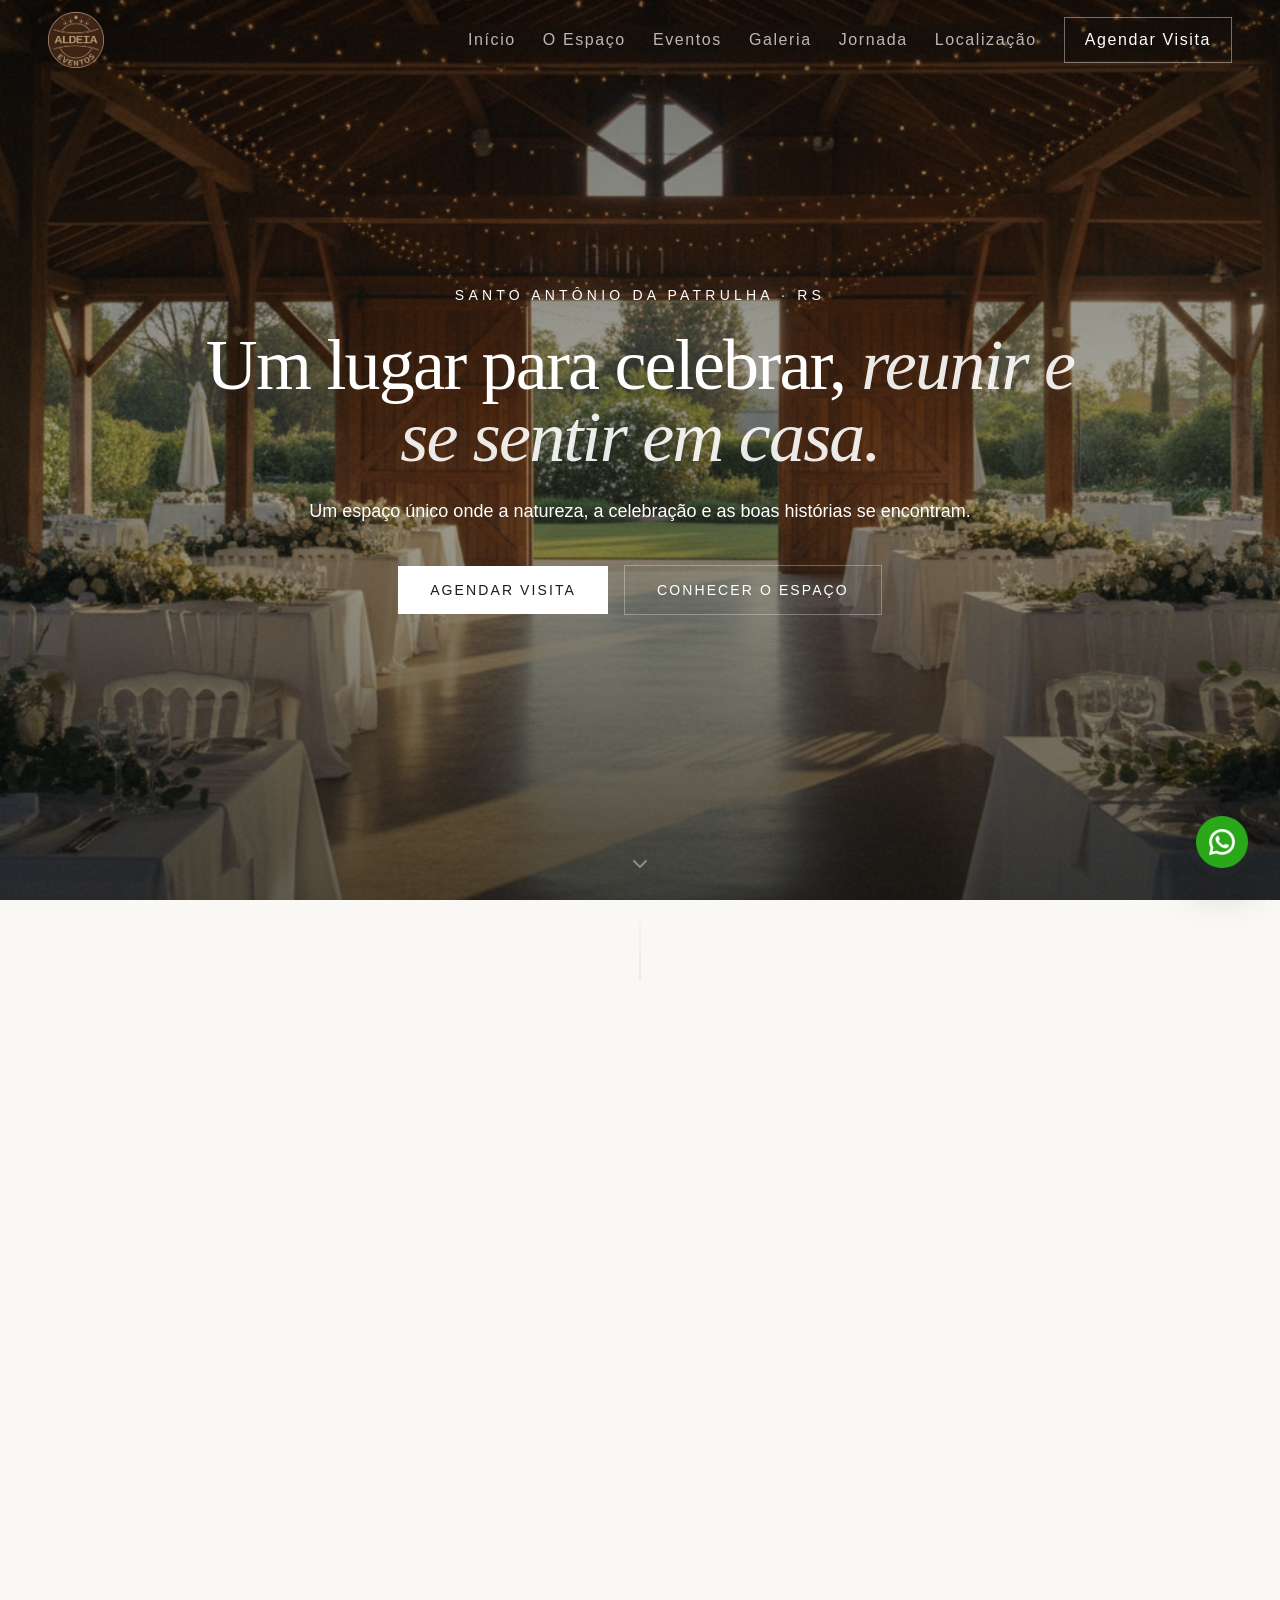
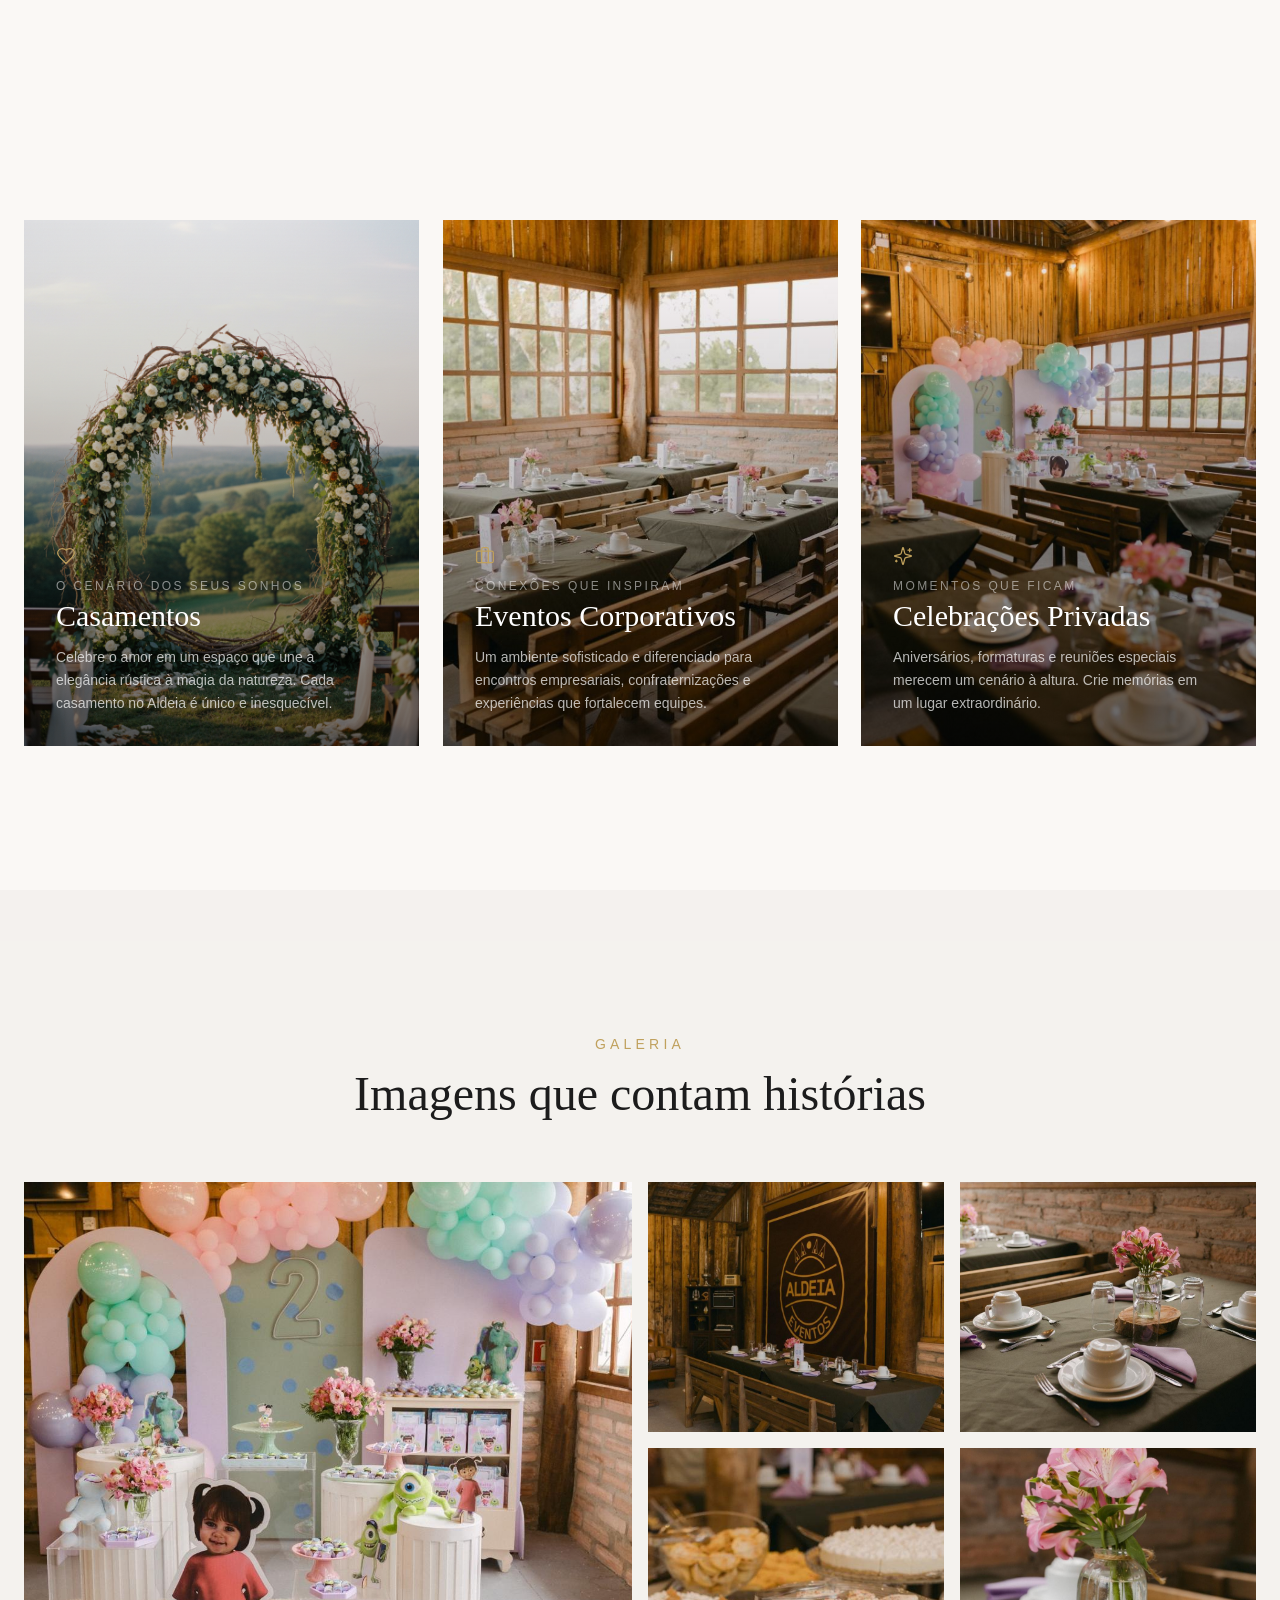
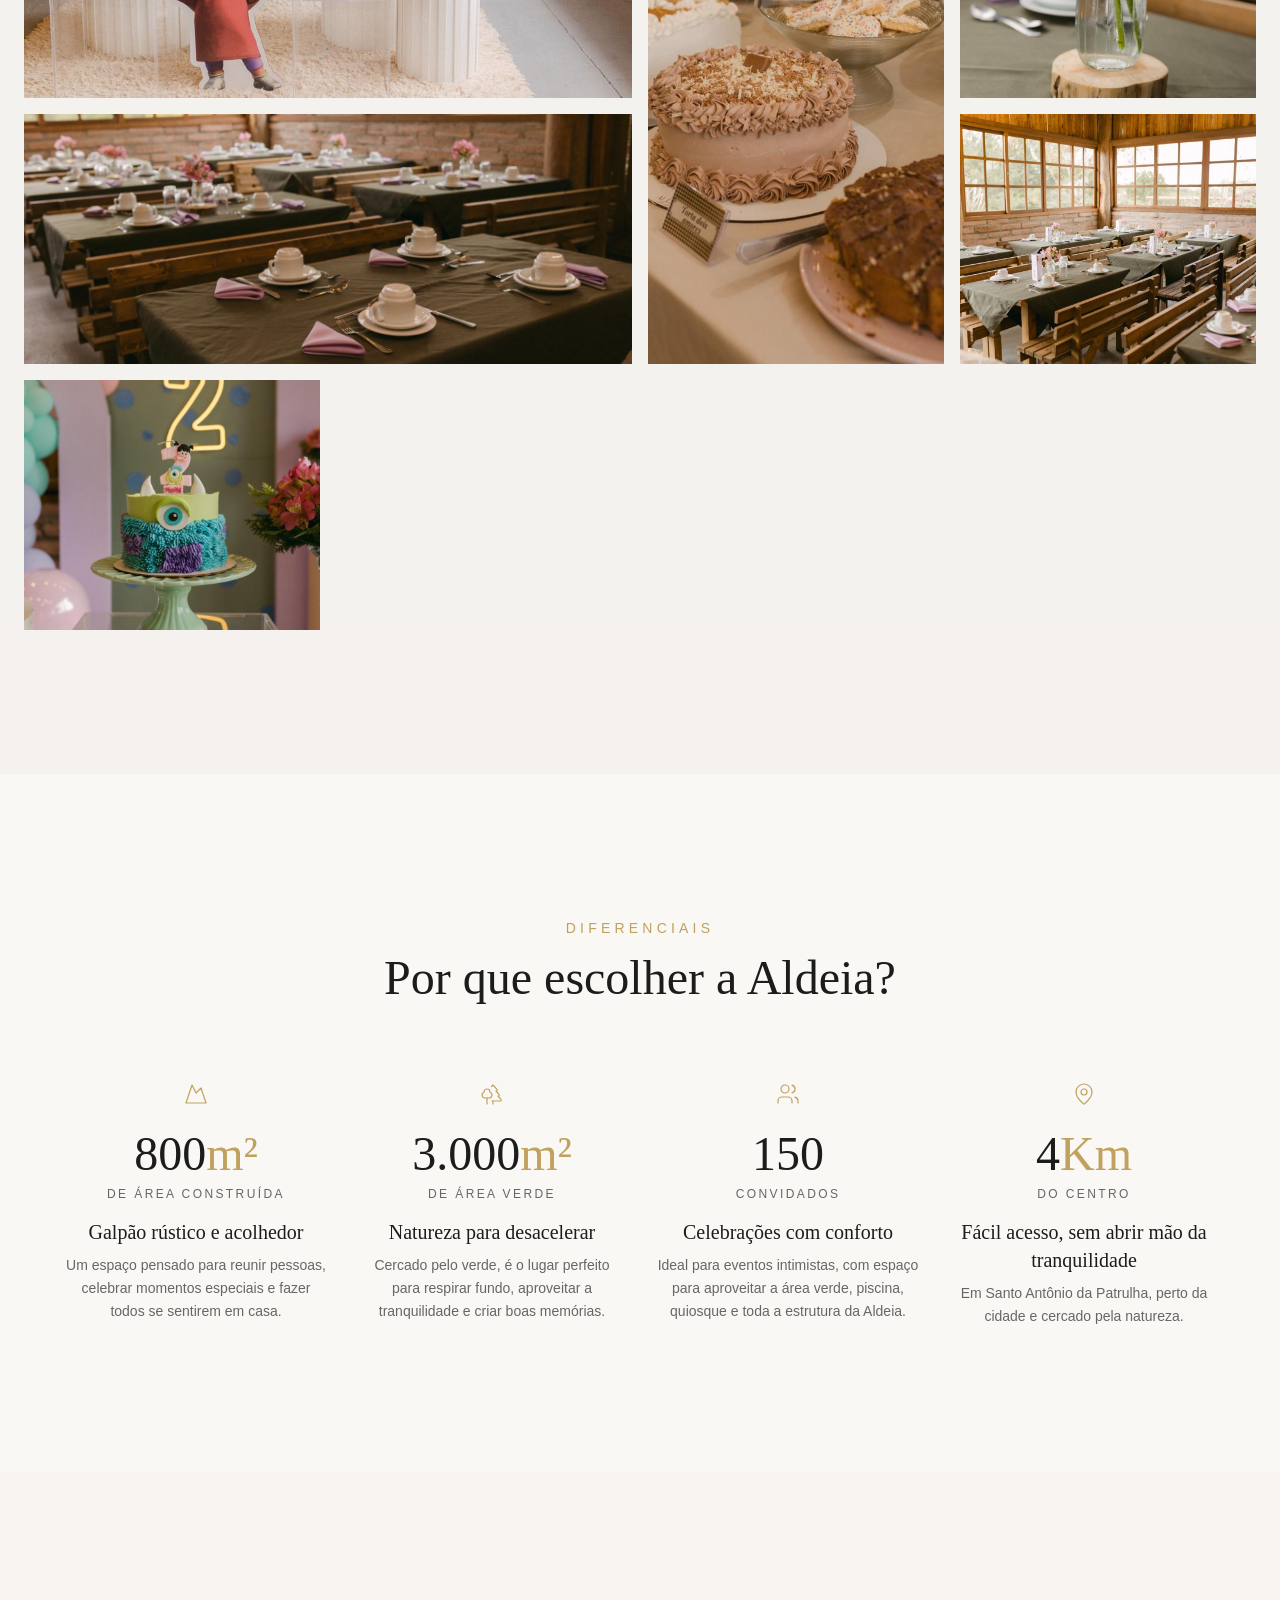
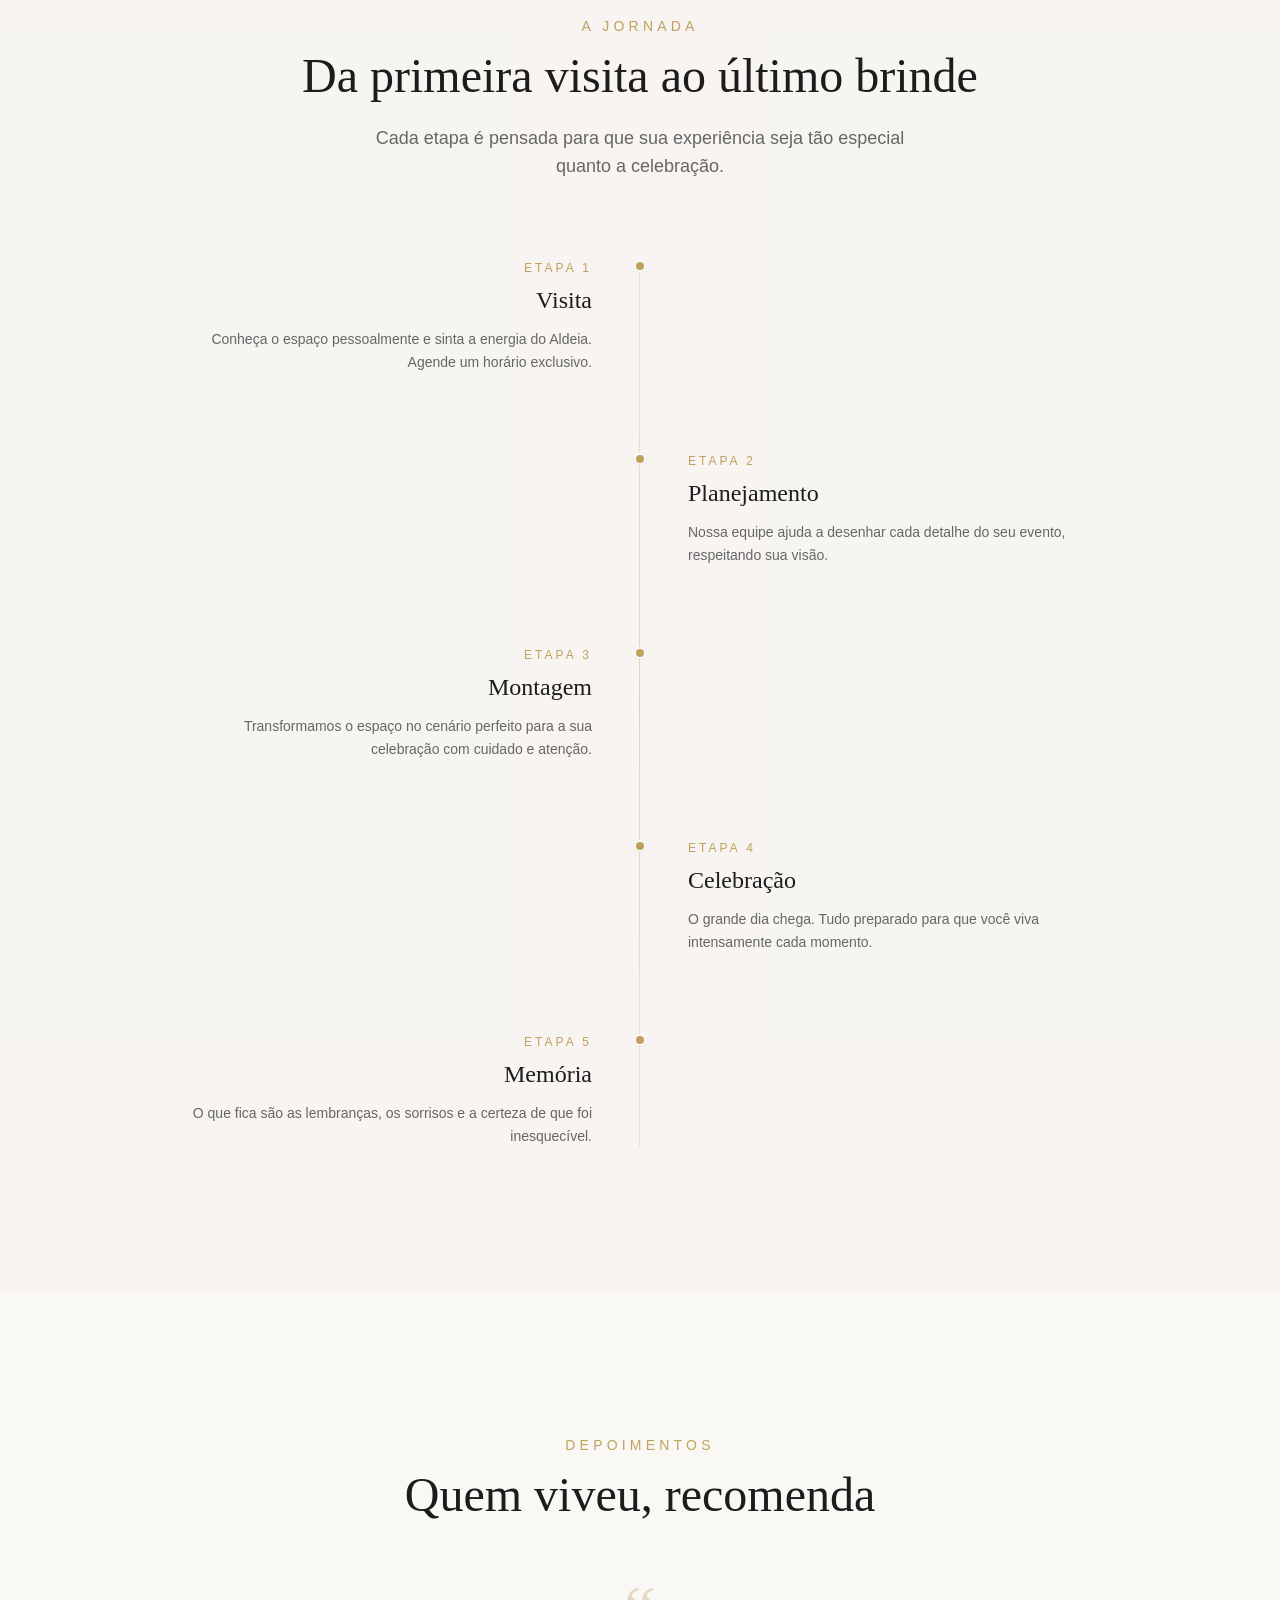
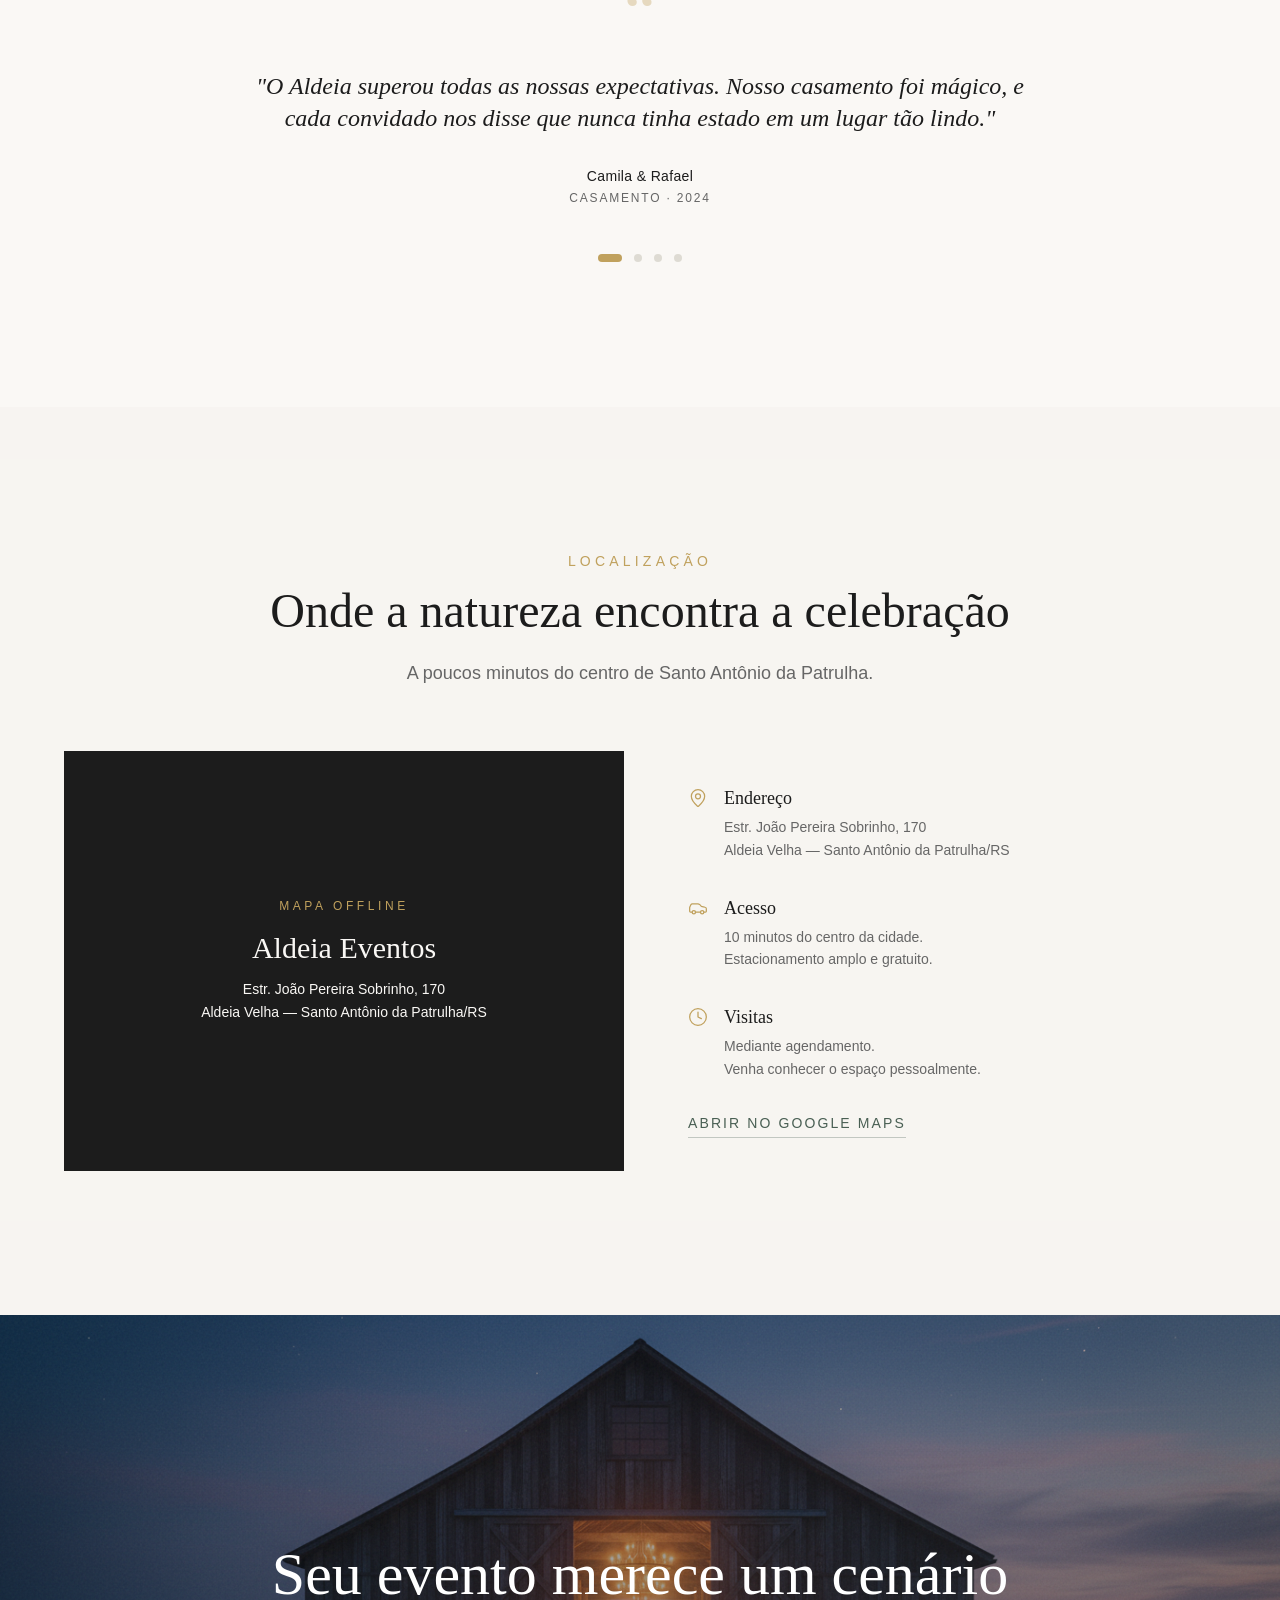
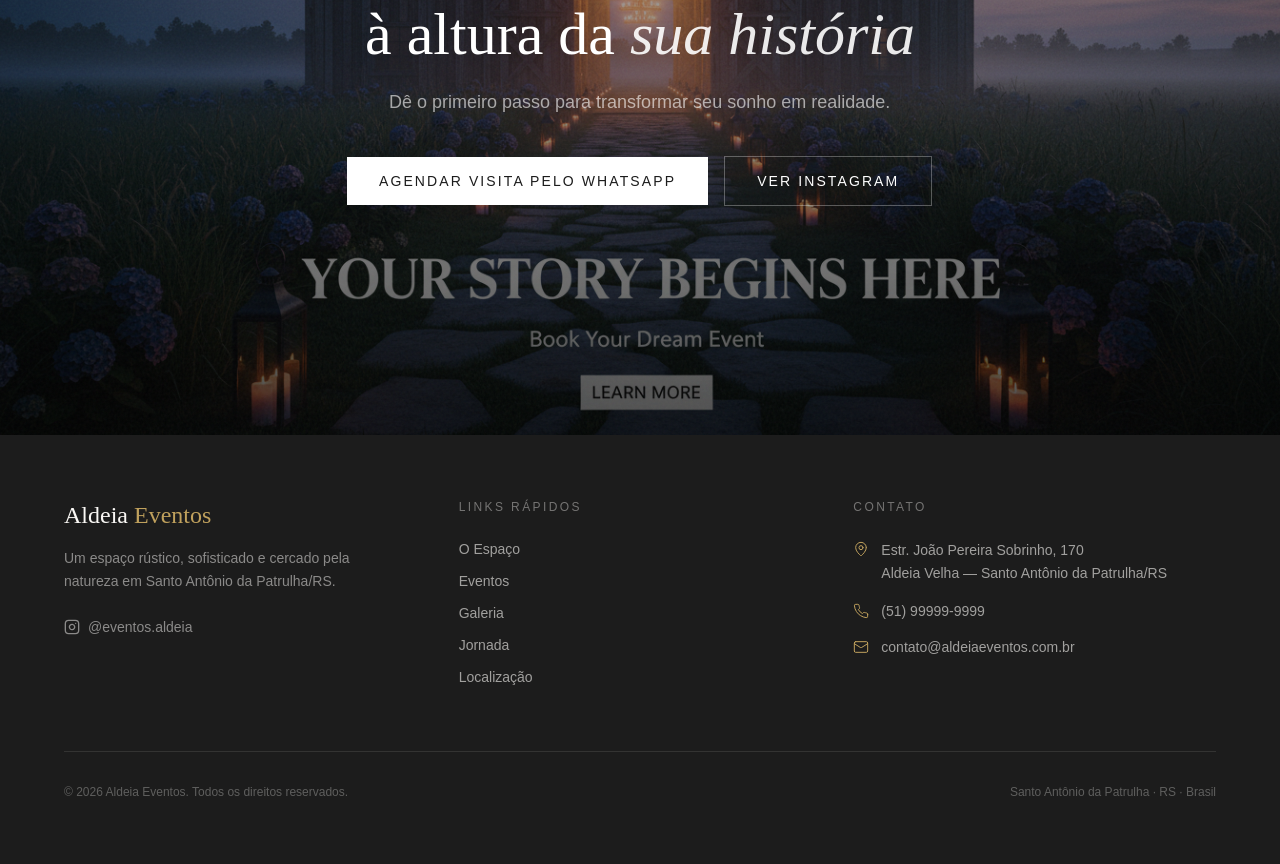
==== commit 3246f42d: "Botao de contato whats" ====
--- a/index.html
+++ b/index.html
@@ -8,7 +8,7 @@
   <meta name="description" content="Aldeia Eventos: espaço rústico sofisticado cercado pela natureza para casamentos, celebrações e eventos especiais em Santo Antônio da Patrulha, RS.">
 
   <!-- Ícone e PWA -->
-  <link rel="icon" type="image/svg+xml" href="assets/asset_d5270761a62e622bd355c4063a773629.png">
+  <link rel="icon" type="image/svg+xml" href="assets/Logo.png">
   <link rel="manifest" href="manifest.json">
   <link rel="canonical" href=".">
 
@@ -18,14 +18,14 @@
   <meta property="og:type" content="website">
   <meta property="og:url" content=".">
   <meta property="og:site_name" content="Aldeia Eventos">
-  <meta property="og:image" content="assets/asset_d5270761a62e622bd355c4063a773629.png/v1/fill/w_1200,h_630/13cc18931_logo.png">
+  <meta property="og:image" content="assets/Logo.png/v1/fill/w_1200,h_630/13cc18931_logo.png">
 
   <!-- Twitter -->
   <meta name="twitter:card" content="summary_large_image">
   <meta name="twitter:url" content=".">
   <meta name="twitter:title" content="Aldeia Eventos">
   <meta name="twitter:description" content="Uma experiência cinematográfica em um espaço rústico sofisticado para celebrar histórias únicas.">
-  <meta name="twitter:image" content="assets/asset_d5270761a62e622bd355c4063a773629.png/v1/fill/w_1200,h_630/13cc18931_logo.png">
+  <meta name="twitter:image" content="assets/Logo.png/v1/fill/w_1200,h_630/13cc18931_logo.png">
 
   <!-- Mobile web app -->
   <meta name="mobile-web-app-capable" content="yes">
@@ -80,8 +80,8 @@
           <div class="flex items-center justify-between h-16 lg:h-20">
 
             <!-- Logo -->
-            <a href="#hero" class="font-serif text-xl lg:text-2xl tracking-wide">
-              <span class="text-white">Aldeia</span><span class="ml-1 text-white/70">Eventos</span>
+            <a href="#hero" class="site-brand" aria-label="Aldeia Eventos">
+              <img src="assets/Logo.png" alt="Aldeia Eventos" class="site-brand__logo">
             </a>
 
             <!-- Menu desktop -->
@@ -116,7 +116,7 @@
       <!-- ============================================================ -->
       <section id="hero" class="relative h-screen w-full overflow-hidden film-grain">
         <div class="absolute inset-0">
-          <img src="assets/asset_89024ae36d46fd8b19f596dffa73525f.png"
+          <img src="assets/banner.png"
                alt="Aldeia Eventos - Espaço rústico sofisticado cercado pela natureza"
                class="w-full h-full object-cover animate-ken-burns">
           <div class="absolute inset-0 bg-gradient-to-b from-black/50 via-black/30 to-black/60"></div>
@@ -125,7 +125,7 @@
         <div class="relative z-10 h-full flex flex-col items-center justify-center text-center px-6">
           <div class="max-w-4xl" style="opacity: 1; filter: none;">
 
-            <p class="text-white/60 text-sm tracking-[0.3em] uppercase mb-6 font-sans" style="opacity: 1; transform: none;">
+            <p class="text-white text-sm tracking-[0.3em] uppercase mb-6 font-sans" style="opacity: 1; transform: none;">
               Santo Antônio da Patrulha · RS
             </p>
 
@@ -134,7 +134,7 @@
               <em class="italic text-white/90">reunir e se sentir em casa.</em>
             </h1>
 
-            <p class="mt-6 text-white/70 text-base sm:text-lg max-w-2xl mx-auto leading-relaxed font-sans font-light" style="opacity: 1; transform: none;">
+            <p class="mt-6 text-white text-base sm:text-lg max-w-2xl mx-auto leading-relaxed font-sans font-light" style="opacity: 1; transform: none;">
               Um espaço único onde a natureza, a celebração e as boas histórias se encontram.
             </p>
 
@@ -216,7 +216,7 @@
             <!-- Card: Casamentos -->
             <div class="" data-offline-reveal="up" style="opacity: 0; transform: translateY(40px);">
               <div class="relative group cursor-pointer overflow-hidden" style="aspect-ratio: 3 / 4;">
-                <img src="assets/asset_3272a17554382cfdd85bc21b970af44d.png" alt="Casamentos"
+                <img src="assets/casamento.png" alt="Casamentos"
                      class="absolute inset-0 w-full h-full object-cover" style="transform: none;">
                 <div class="absolute inset-0 bg-gradient-to-t from-black/80 via-black/30 to-transparent" style="opacity: 0.7;"></div>
                 <div class="absolute inset-0 z-10 flex flex-col justify-end p-6 md:p-8">
@@ -238,7 +238,7 @@
             <!-- Card: Eventos Corporativos -->
             <div class="" data-offline-reveal="up" style="opacity: 0; transform: translateY(40px);">
               <div class="relative group cursor-pointer overflow-hidden" style="aspect-ratio: 3 / 4;">
-                <img src="assets/asset_913474c6159866106902d4d153a26661.png" alt="Eventos Corporativos"
+                <img src="assets/mesa-14.jpeg" alt="Eventos Corporativos"
                      class="absolute inset-0 w-full h-full object-cover" style="transform: none;">
                 <div class="absolute inset-0 bg-gradient-to-t from-black/80 via-black/30 to-transparent" style="opacity: 0.7;"></div>
                 <div class="absolute inset-0 z-10 flex flex-col justify-end p-6 md:p-8">
@@ -260,7 +260,7 @@
             <!-- Card: Celebrações Privadas -->
             <div class="" data-offline-reveal="up" style="opacity: 0; transform: translateY(40px);">
               <div class="relative group cursor-pointer overflow-hidden" style="aspect-ratio: 3 / 4;">
-                <img src="assets/asset_81efa639805484e524db92d422871417.png" alt="Celebrações Privadas"
+                <img src="assets/mesa-10.jpeg" alt="Celebrações Privadas"
                      class="absolute inset-0 w-full h-full object-cover" style="transform: none;">
                 <div class="absolute inset-0 bg-gradient-to-t from-black/80 via-black/30 to-transparent" style="opacity: 0.7;"></div>
                 <div class="absolute inset-0 z-10 flex flex-col justify-end p-6 md:p-8">
@@ -304,7 +304,7 @@
 
             <div class="col-span-2 row-span-2 overflow-hidden" data-offline-reveal="up" style="opacity: 0; transform: translateY(40px);">
               <div class="relative w-full h-full cursor-pointer group">
-                <img src="assets/asset_89024ae36d46fd8b19f596dffa73525f.png" alt="Aldeia Eventos - Espaço principal"
+                <img src="assets/aniversario-1.jpeg" alt="Aldeia Eventos - Espaço principal"
                      class="w-full h-full object-cover transition-transform duration-700 group-hover:scale-105">
                 <div class="absolute inset-0 bg-primary/0 group-hover:bg-primary/20 transition-colors duration-500"></div>
               </div>
@@ -312,7 +312,7 @@
 
             <div class="col-span-1 row-span-1 overflow-hidden" data-offline-reveal="up" style="opacity: 0; transform: translateY(40px);">
               <div class="relative w-full h-full cursor-pointer group">
-                <img src="assets/asset_3272a17554382cfdd85bc21b970af44d.png" alt="Cerimônia de casamento"
+                <img src="assets/aldeia.jpeg" alt="Cerimônia de casamento"
                      class="w-full h-full object-cover transition-transform duration-700 group-hover:scale-105">
                 <div class="absolute inset-0 bg-primary/0 group-hover:bg-primary/20 transition-colors duration-500"></div>
               </div>
@@ -320,7 +320,7 @@
 
             <div class="col-span-1 row-span-1 overflow-hidden" data-offline-reveal="up" style="opacity: 0; transform: translateY(40px);">
               <div class="relative w-full h-full cursor-pointer group">
-                <img src="assets/asset_57825f7fdb0718dc023b707a9db94e61.png" alt="Detalhes da mesa"
+                <img src="assets/mesa-16.jpeg" alt="Detalhes da mesa"
                      class="w-full h-full object-cover transition-transform duration-700 group-hover:scale-105">
                 <div class="absolute inset-0 bg-primary/0 group-hover:bg-primary/20 transition-colors duration-500"></div>
               </div>
@@ -328,7 +328,7 @@
 
             <div class="col-span-1 row-span-2 overflow-hidden" data-offline-reveal="up" style="opacity: 0; transform: translateY(40px);">
               <div class="relative w-full h-full cursor-pointer group">
-                <img src="assets/asset_57342318fda266f8080e144cdc8c6672.png" alt="Área verde ao entardecer"
+                <img src="assets/mesa-1.jpeg" alt="Área verde ao entardecer"
                      class="w-full h-full object-cover transition-transform duration-700 group-hover:scale-105">
                 <div class="absolute inset-0 bg-primary/0 group-hover:bg-primary/20 transition-colors duration-500"></div>
               </div>
@@ -336,7 +336,7 @@
 
             <div class="col-span-1 row-span-1 overflow-hidden" data-offline-reveal="up" style="opacity: 0; transform: translateY(40px);">
               <div class="relative w-full h-full cursor-pointer group">
-                <img src="assets/asset_daf8e5578ccd3fe29eae7a03002554e2.png" alt="Interior do galpão"
+                <img src="assets/mesa-9.jpeg" alt="Interior do galpão"
                      class="w-full h-full object-cover transition-transform duration-700 group-hover:scale-105">
                 <div class="absolute inset-0 bg-primary/0 group-hover:bg-primary/20 transition-colors duration-500"></div>
               </div>
@@ -344,7 +344,7 @@
 
             <div class="col-span-2 row-span-1 overflow-hidden" data-offline-reveal="up" style="opacity: 0; transform: translateY(40px);">
               <div class="relative w-full h-full cursor-pointer group">
-                <img src="assets/asset_e64ed9f206ae7b1b4d6f83b8c6747a00.png" alt="Vista aérea do espaço"
+                <img src="assets/mesa-12.jpeg" alt="Vista aérea do espaço"
                      class="w-full h-full object-cover transition-transform duration-700 group-hover:scale-105">
                 <div class="absolute inset-0 bg-primary/0 group-hover:bg-primary/20 transition-colors duration-500"></div>
               </div>
@@ -352,7 +352,7 @@
 
             <div class="col-span-1 row-span-1 overflow-hidden" data-offline-reveal="up" style="opacity: 0; transform: translateY(40px);">
               <div class="relative w-full h-full cursor-pointer group">
-                <img src="assets/asset_733ff367998899de0d3eb226148d86eb.png" alt="Arco floral"
+                <img src="assets/mesa-14.jpeg" alt="Arco floral"
                      class="w-full h-full object-cover transition-transform duration-700 group-hover:scale-105">
                 <div class="absolute inset-0 bg-primary/0 group-hover:bg-primary/20 transition-colors duration-500"></div>
               </div>
@@ -360,7 +360,7 @@
 
             <div class="col-span-1 row-span-1 overflow-hidden" data-offline-reveal="up" style="opacity: 0; transform: translateY(40px);">
               <div class="relative w-full h-full cursor-pointer group">
-                <img src="assets/asset_81efa639805484e524db92d422871417.png" alt="Celebração privada"
+                <img src="assets/aniversario-3.jpeg" alt="Celebração privada"
                      class="w-full h-full object-cover transition-transform duration-700 group-hover:scale-105">
                 <div class="absolute inset-0 bg-primary/0 group-hover:bg-primary/20 transition-colors duration-500"></div>
               </div>
@@ -815,6 +815,15 @@
 
     </div>
 
+    <a href="https://wa.me/5551999999999"
+       target="_blank"
+       rel="noopener noreferrer"
+       aria-label="Falar com a Aldeia Eventos pelo WhatsApp"
+       class="offline-whatsapp-fab">
+      <img src="assets/whatsapp.png" alt="" class="offline-whatsapp-fab__icon">
+      <span class="sr-only">Abrir conversa no WhatsApp</span>
+    </a>
+
     <!-- Container de toasts/notificações -->
     <div class="fixed top-0 z-[100] flex max-h-screen w-full flex-col-reverse p-4 sm:bottom-0 sm:right-0 sm:top-auto sm:flex-col md:max-w-[420px]">
       <div class="fixed top-0 z-[100] flex max-h-screen w-full flex-col-reverse p-4 sm:bottom-0 sm:right-0 sm:top-auto sm:flex-col md:max-w-[420px]"></div>
--- a/assets/site.css
+++ b/assets/site.css
@@ -101,8 +101,22 @@
 nav.fixed.is-scrolled .text-white\/70 {
   color: hsl(var(--foreground) / .72) !important;
 }
-nav.fixed.is-scrolled a:first-child span:last-child {
-  color: hsl(var(--accent)) !important;
+.site-brand {
+  display: inline-flex;
+  align-items: center;
+  flex-shrink: 0;
+}
+.site-brand__logo {
+  width: auto;
+  height: 3rem;
+  filter: drop-shadow(0 10px 20px rgba(0, 0, 0, .22));
+  transition:
+    transform 240ms ease,
+    filter 240ms ease,
+    opacity 240ms ease;
+}
+nav.fixed.is-scrolled .site-brand__logo {
+  filter: drop-shadow(0 8px 18px rgba(25, 34, 28, .08));
 }
 nav.fixed.is-scrolled a[href*="wa.me"] {
   border-color: hsl(var(--primary) / .7) !important;
@@ -110,6 +124,35 @@
 }
 nav.fixed.is-scrolled a[href*="wa.me"]:hover {
   background: hsl(var(--primary) / .08) !important;
+}
+.offline-whatsapp-fab {
+  position: fixed;
+  right: calc(1rem + env(safe-area-inset-right, 0px));
+  bottom: calc(1rem + env(safe-area-inset-bottom, 0px));
+  z-index: 85;
+  display: inline-flex;
+  align-items: center;
+  justify-content: center;
+  width: 3.75rem;
+  height: 3.75rem;
+  border-radius: 9999px;
+  background: transparent;
+  box-shadow: 0 18px 40px rgba(17, 17, 17, .18);
+  transition:
+    transform 240ms ease,
+    box-shadow 240ms ease;
+}
+.offline-whatsapp-fab:hover {
+  transform: translateY(-4px) scale(1.03);
+  box-shadow: 0 22px 44px rgba(17, 17, 17, .24);
+}
+.offline-whatsapp-fab:focus-visible {
+  outline: 3px solid hsl(var(--accent));
+  outline-offset: 4px;
+}
+.offline-whatsapp-fab__icon {
+  width: 3rem;
+  height: 3rem;
 }
 [data-offline-reveal] {
   opacity: 0 !important;
@@ -219,7 +262,8 @@
   .offline-gallery-modal,
   .offline-gallery-modal img,
   .offline-testimonial-content,
-  .offline-testimonial-dot {
+  .offline-testimonial-dot,
+  .offline-whatsapp-fab {
     transition: none !important;
     transform: none !important;
   }
@@ -270,3 +314,18 @@
     transform: translate3d(0, 0, 0);
   }
 }
+@media (min-width: 768px) {
+  .site-brand__logo {
+    height: 3.5rem;
+  }
+  .offline-whatsapp-fab {
+    right: calc(1.5rem + env(safe-area-inset-right, 0px));
+    bottom: calc(1.5rem + env(safe-area-inset-bottom, 0px));
+    width: 4.25rem;
+    height: 4.25rem;
+  }
+  .offline-whatsapp-fab__icon {
+    width: 3.25rem;
+    height: 3.25rem;
+  }
+}
